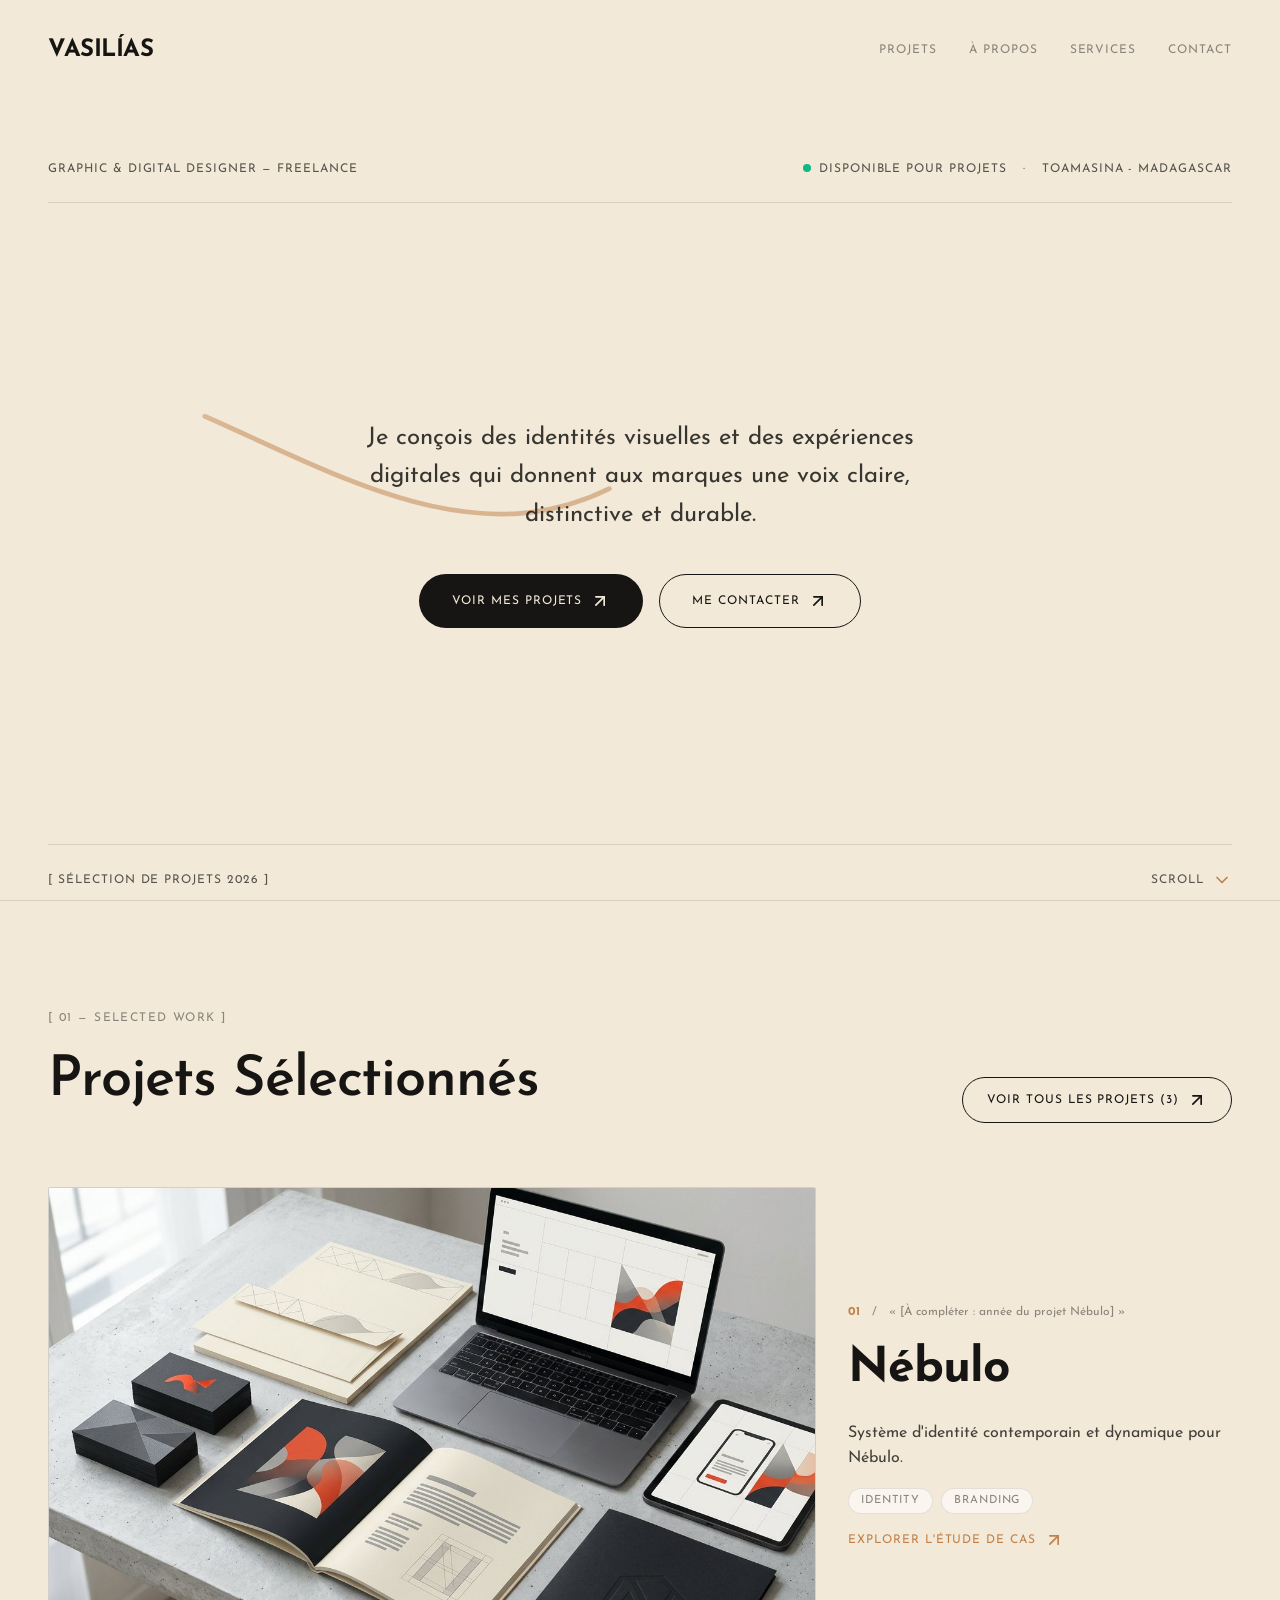
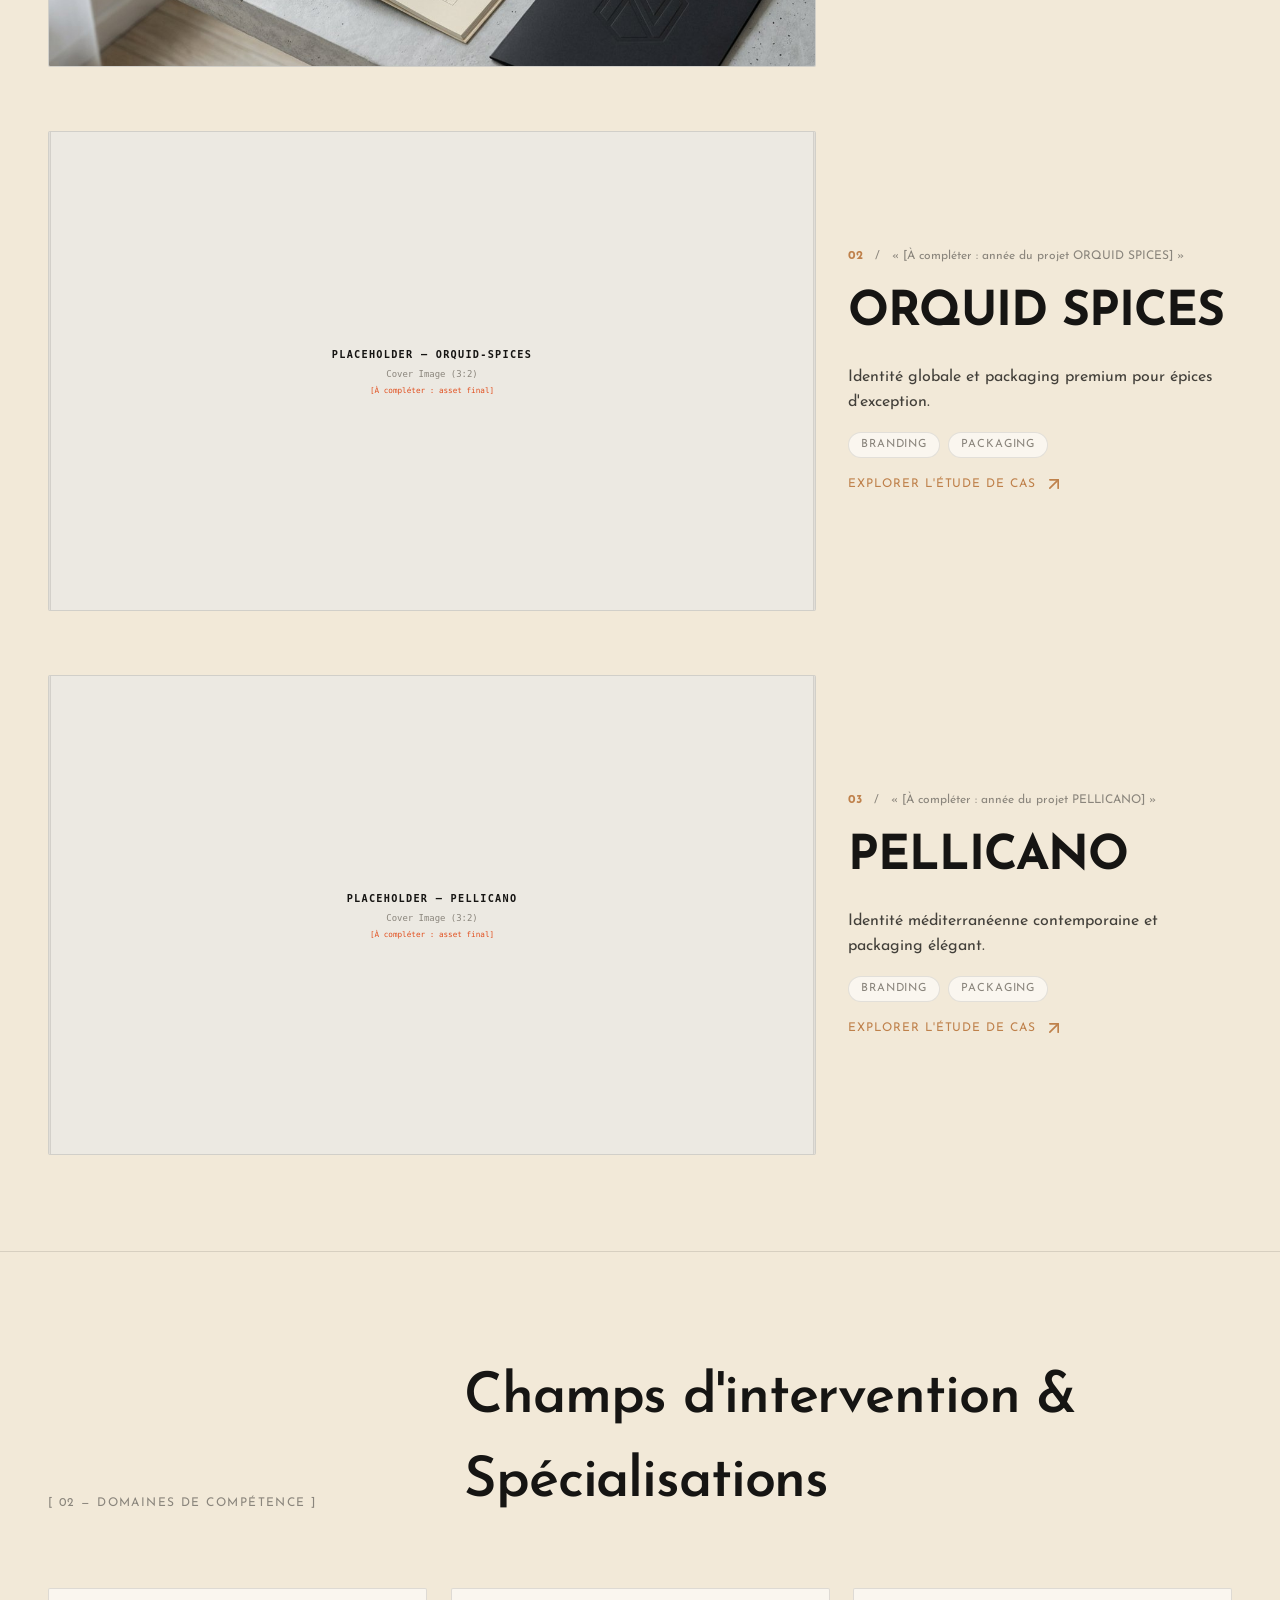
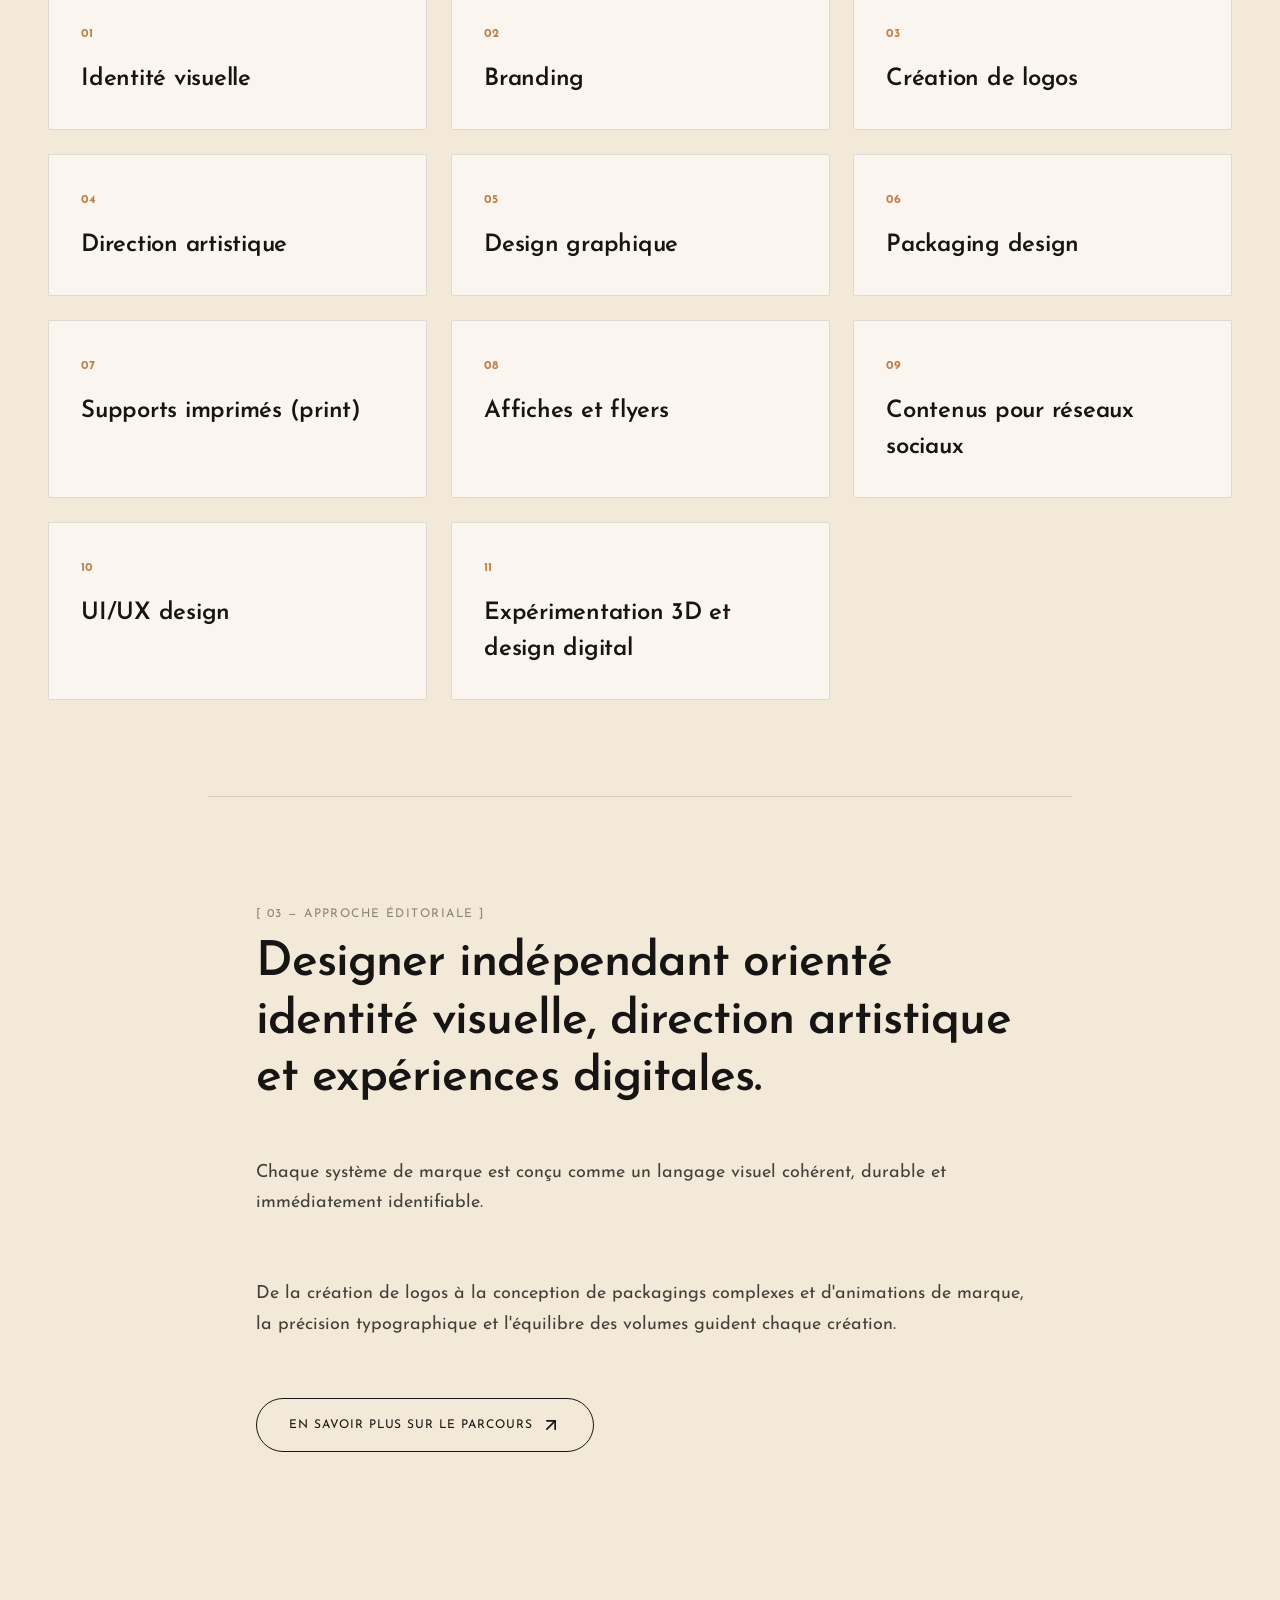
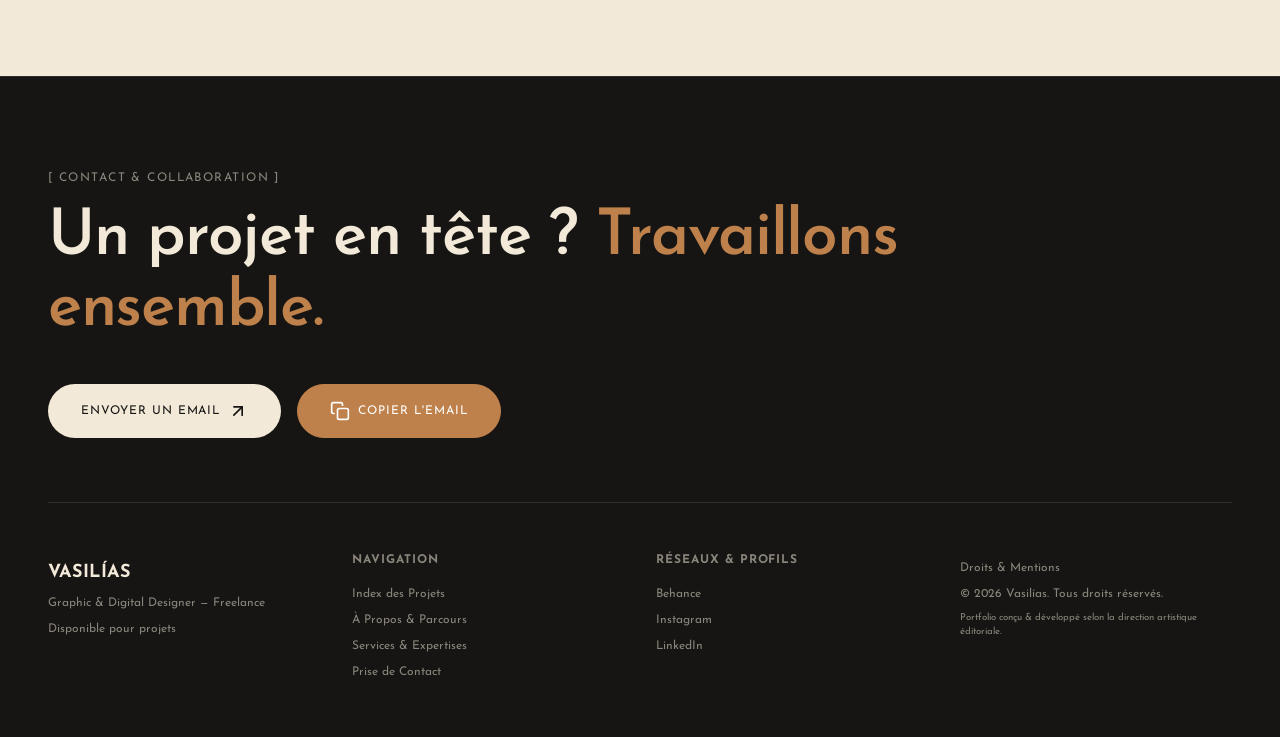
==== index.html @ e75ddabe "Mise à jour du site : largeur plein écran, animation tracés, reveals variés, bouton copier" ====
<!DOCTYPE html>
<html lang="fr">
<head>
  <meta charset="UTF-8">
  <meta name="viewport" content="width=device-width, initial-scale=1.0">
  <title>Vasilías — Graphic &amp; Digital Designer</title>
  <meta name="description" content="Portfolio de Vasilías, Graphic &amp; Digital Designer freelance. Identités visuelles, branding, packaging et design digital.">
  <link rel="icon" href="data:image/svg+xml,%3Csvg xmlns='http://www.w3.org/2000/svg' viewBox='0 0 64 64'%3E%3Crect width='64' height='64' fill='%23161513'/%3E%3Cpath d='M16 16 L32 48 L48 16' fill='none' stroke='%23F2E9D8' stroke-width='6'/%3E%3Ccircle cx='48' cy='16' r='3' fill='%23BF814B'/%3E%3C/svg%3E">
  <link rel="preconnect" href="https://fonts.googleapis.com">
  <link rel="preconnect" href="https://fonts.gstatic.com" crossorigin>
  <link href="https://fonts.googleapis.com/css2?family=Josefin+Sans:wght@400;500;600;700&display=swap" rel="stylesheet">
  <link rel="stylesheet" href="css/style.css?v=18">
</head>
<body>

  <!-- Preloader -->
  <div class="preloader"><h1>Vasilías</h1></div>

  <!-- Header -->
  <header class="site-header">
    <div class="container site-header-inner">
      <a href="index.html" class="wordmark">Vasilías</a>
      <nav class="nav-desktop">
        <a href="work.html">Projets</a>
        <a href="about.html">À Propos</a>
        <a href="services.html">Services</a>
        <a href="contact.html">Contact</a>
      </nav>
      <button class="menu-btn" id="menuOpenBtn" aria-label="Ouvrir le menu">
        <svg class="ico" viewBox="0 0 24 24" fill="none" stroke="#161513" stroke-width="2" stroke-linecap="round"><line x1="4" y1="6" x2="20" y2="6"/><line x1="4" y1="12" x2="20" y2="12"/><line x1="4" y1="18" x2="20" y2="18"/></svg>
      </button>
    </div>
  </header>

  <!-- Mobile Menu Overlay -->
  <div class="menu-overlay" id="menuOverlay">
    <div class="menu-top">
      <a href="index.html" class="wordmark">Vasilías</a>
      <button class="menu-close" id="menuCloseBtn" aria-label="Fermer le menu">
        <svg class="ico" viewBox="0 0 24 24" fill="none" stroke="#F2E9D8" stroke-width="2" stroke-linecap="round"><line x1="18" y1="6" x2="6" y2="18"/><line x1="6" y1="6" x2="18" y2="18"/></svg>
      </button>
    </div>
    <nav class="menu-links">
      <a href="work.html">Projets</a>
      <a href="about.html">À Propos</a>
      <a href="services.html">Services</a>
      <a href="contact.html">Contact</a>
    </nav>
    <div class="menu-foot">
      <div>
        <p class="label">Positionnement</p>
        <p>Graphic &amp; Digital Designer — Freelance</p>
      </div>
      <div>
        <p class="label">Contact Direct</p>
        <a href="mailto:ericotlauranto34@gmail.com">ericotlauranto34@gmail.com</a>
      </div>
    </div>
  </div>

  <!-- Hero -->
  <section class="hero">
    <!-- Arrière-plan : animation du contour du logo -->
    <div class="hero-bg" aria-hidden="true">
      <svg viewBox="0 0 317.48 178.05" class="contour-svg" role="img" aria-label="Tracés abstraits">
        <defs>
          <linearGradient id="logoFade" x1="0" y1="0" x2="0" y2="1">
            <stop offset="0" stop-color="#fff" stop-opacity="0"/>
            <stop offset="0.18" stop-color="#fff" stop-opacity="1"/>
            <stop offset="0.82" stop-color="#fff" stop-opacity="1"/>
            <stop offset="1" stop-color="#fff" stop-opacity="0"/>
          </linearGradient>
          <mask id="logoMask">
            <rect x="0" y="0" width="317.48" height="178.05" fill="url(#logoFade)"/>
          </mask>
          <!-- Dégradé de fondu pour la queue du tracé (dissipation) -->
          <linearGradient id="cometFade" x1="-10" y1="0" x2="330" y2="0" gradientUnits="userSpaceOnUse">
            <stop offset="0" stop-color="#bf814b" stop-opacity="0"/>
            <stop offset="0.25" stop-color="#bf814b" stop-opacity="1"/>
            <stop offset="1" stop-color="#bf814b" stop-opacity="1"/>
          </linearGradient>
        </defs>
        <g mask="url(#logoMask)" fill="none" stroke="url(#cometFade)" stroke-width="1" stroke-linejoin="round" stroke-linecap="round">
          <!-- Tracé 1 : depuis la gauche -->
          <path d="M-10,90 C50,40 110,150 170,90 C230,40 280,140 330,80"
            stroke-dasharray="90 600" opacity="0">
            <animate attributeName="opacity" values="1;1;0;0" keyTimes="0;0.45;0.5;1" dur="30s" repeatCount="indefinite"/>
            <animate attributeName="stroke-dashoffset" values="0;-690;0" keyTimes="0;0.5;1" dur="30s" repeatCount="indefinite" calcMode="linear"/>
          </path>
          <!-- Tracé 2 : depuis la droite -->
          <path d="M330,50 C280,20 240,90 200,60 C160,30 120,80 80,45"
            stroke-dasharray="60 520" opacity="0">
            <animate attributeName="opacity" values="1;1;0;0" keyTimes="0;0.45;0.5;1" dur="30s" begin="3s" repeatCount="indefinite"/>
            <animate attributeName="stroke-dashoffset" values="0;-580;0" keyTimes="0;0.5;1" dur="30s" begin="3s" repeatCount="indefinite" calcMode="linear"/>
          </path>
          <!-- Tracé 3 : depuis la gauche -->
          <path d="M-10,160 C50,120 90,170 150,135 C210,100 250,150 330,110"
            stroke-dasharray="70 460" opacity="0">
            <animate attributeName="opacity" values="1;1;0;0" keyTimes="0;0.45;0.5;1" dur="30s" begin="6s" repeatCount="indefinite"/>
            <animate attributeName="stroke-dashoffset" values="0;-530;0" keyTimes="0;0.5;1" dur="30s" begin="6s" repeatCount="indefinite" calcMode="linear"/>
          </path>
          <!-- Tracé 4 : depuis la droite -->
          <path d="M330,160 C280,120 240,170 190,135 C140,100 90,160 40,125"
            stroke-dasharray="80 580" opacity="0">
            <animate attributeName="opacity" values="1;1;0;0" keyTimes="0;0.45;0.5;1" dur="30s" begin="9s" repeatCount="indefinite"/>
            <animate attributeName="stroke-dashoffset" values="0;-660;0" keyTimes="0;0.5;1" dur="30s" begin="9s" repeatCount="indefinite" calcMode="linear"/>
          </path>
          <!-- Tracé 5 : depuis la gauche -->
          <path d="M-10,45 C40,80 90,20 150,60 C210,95 260,35 330,75"
            stroke-dasharray="50 400" opacity="0">
            <animate attributeName="opacity" values="1;1;0;0" keyTimes="0;0.45;0.5;1" dur="30s" begin="12s" repeatCount="indefinite"/>
            <animate attributeName="stroke-dashoffset" values="0;-450;0" keyTimes="0;0.5;1" dur="30s" begin="12s" repeatCount="indefinite" calcMode="linear"/>
          </path>
          <!-- Tracé 6 : depuis la droite -->
          <path d="M330,90 C270,40 210,140 150,90 C90,40 40,140 -10,100"
            stroke-dasharray="85 620" opacity="0">
            <animate attributeName="opacity" values="1;1;0;0" keyTimes="0;0.45;0.5;1" dur="30s" begin="15s" repeatCount="indefinite"/>
            <animate attributeName="stroke-dashoffset" values="0;-705;0" keyTimes="0;0.5;1" dur="30s" begin="15s" repeatCount="indefinite" calcMode="linear"/>
          </path>
          <!-- Tracé 7 : depuis la gauche -->
          <path d="M-10,130 C40,160 90,110 150,150 C210,175 250,120 317,140"
            stroke-dasharray="45 420" opacity="0">
            <animate attributeName="opacity" values="1;1;0;0" keyTimes="0;0.45;0.5;1" dur="30s" begin="18s" repeatCount="indefinite"/>
            <animate attributeName="stroke-dashoffset" values="0;-465;0" keyTimes="0;0.5;1" dur="30s" begin="18s" repeatCount="indefinite" calcMode="linear"/>
          </path>
          <!-- Tracé 8 : depuis la droite -->
          <path d="M330,30 C280,60 240,10 200,45 C160,75 120,30 80,60"
            stroke-dasharray="45 400" opacity="0">
            <animate attributeName="opacity" values="1;1;0;0" keyTimes="0;0.45;0.5;1" dur="30s" begin="21s" repeatCount="indefinite"/>
            <animate attributeName="stroke-dashoffset" values="0;-445;0" keyTimes="0;0.5;1" dur="30s" begin="21s" repeatCount="indefinite" calcMode="linear"/>
          </path>
          <!-- Tracé 9 : depuis la gauche -->
          <path d="M-10,70 C40,40 90,120 150,70 C210,30 260,110 330,60"
            stroke-dasharray="50 430" opacity="0">
            <animate attributeName="opacity" values="1;1;0;0" keyTimes="0;0.45;0.5;1" dur="30s" begin="24s" repeatCount="indefinite"/>
            <animate attributeName="stroke-dashoffset" values="0;-480;0" keyTimes="0;0.5;1" dur="30s" begin="24s" repeatCount="indefinite" calcMode="linear"/>
          </path>
        </g>
      </svg>
    </div>

    <div class="container hero-inner">
      <div class="hero-meta font-mono-custom">
        <span>Graphic &amp; Digital Designer — Freelance</span>
        <div style="display:flex;gap:1rem;align-items:center;">
          <span><span class="dot"></span>Disponible pour projets</span>
          <span>·</span>
          <span>Toamasina - Madagascar</span>
        </div>
      </div>

      <div class="hero-main hero-centered">
        <div>
          <p class="hero-sub reveal reveal-up">Je conçois des identités visuelles et des expériences digitales qui donnent aux marques une voix claire, distinctive et durable.</p>
          <div class="hero-cta reveal reveal-left">
            <a href="work.html" class="btn btn-dark">Voir mes projets <svg class="ico" viewBox="0 0 24 24" fill="none" stroke="currentColor" stroke-width="2" stroke-linecap="round" stroke-linejoin="round"><line x1="7" y1="17" x2="17" y2="7"/><polyline points="7 7 17 7 17 17"/></svg></a>
            <a href="contact.html" class="btn btn-outline">Me contacter <svg class="ico" viewBox="0 0 24 24" fill="none" stroke="currentColor" stroke-width="2" stroke-linecap="round" stroke-linejoin="round"><line x1="7" y1="17" x2="17" y2="7"/><polyline points="7 7 17 7 17 17"/></svg></a>
          </div>
        </div>
      </div>

      <div class="hero-scroll font-mono-custom">
        <span>[ SÉLECTION DE PROJETS 2026 ]</span>
        <div class="bounce" style="display:flex;gap:0.5rem;align-items:center;">
          <span>Scroll</span>
          <svg class="ico" viewBox="0 0 24 24" fill="none" stroke="#BF814B" stroke-width="2" stroke-linecap="round" stroke-linejoin="round"><polyline points="6 9 12 15 18 9"/></svg>
        </div>
      </div>
    </div>
  </section>

  <!-- Selected Work -->
  <section class="section">
    <div class="section-head reveal reveal-right">
      <div>
        <p class="eyebrow">[ 01 — SELECTED WORK ]</p>
        <h2 class="section-title">Projets Sélectionnés</h2>
      </div>
      <a href="work.html" class="btn btn-outline" style="padding:0.75rem 1.5rem;">Voir tous les projets (3) <svg class="ico" viewBox="0 0 24 24" fill="none" stroke="currentColor" stroke-width="2" stroke-linecap="round" stroke-linejoin="round"><line x1="7" y1="17" x2="17" y2="7"/><polyline points="7 7 17 7 17 17"/></svg></a>
    </div>

    <div class="selected-list">
      <!-- Nébulo -->
      <a class="selected-item reveal reveal-down" href="work-nebulo.html">
        <div class="selected-media"><img src="assets/projects/nebulo/cover.jpg" alt="Vignette du projet Nébulo"></div>
        <div>
          <div class="selected-meta"><span class="num">01</span><span>/</span><span>« [À compléter : année du projet Nébulo] »</span></div>
          <h3 class="selected-title">Nébulo</h3>
          <p class="selected-tagline">Système d'identité contemporain et dynamique pour Nébulo.</p>
          <div class="selected-cats"><span>Identity</span><span>Branding</span></div>
          <div class="selected-cta">Explorer l'étude de cas <svg class="ico" viewBox="0 0 24 24" fill="none" stroke="currentColor" stroke-width="2" stroke-linecap="round" stroke-linejoin="round"><line x1="7" y1="17" x2="17" y2="7"/><polyline points="7 7 17 7 17 17"/></svg></div>
        </div>
      </a>

      <!-- ORQUID SPICES -->
      <a class="selected-item reveal reveal-zoom" href="work-orquid-spices.html">
        <div class="selected-media"><img src="assets/projects/orquid-spices/cover.svg" alt="Vignette du packaging ORQUID SPICES"></div>
        <div>
          <div class="selected-meta"><span class="num">02</span><span>/</span><span>« [À compléter : année du projet ORQUID SPICES] »</span></div>
          <h3 class="selected-title">ORQUID SPICES</h3>
          <p class="selected-tagline">Identité globale et packaging premium pour épices d'exception.</p>
          <div class="selected-cats"><span>Branding</span><span>Packaging</span></div>
          <div class="selected-cta">Explorer l'étude de cas <svg class="ico" viewBox="0 0 24 24" fill="none" stroke="currentColor" stroke-width="2" stroke-linecap="round" stroke-linejoin="round"><line x1="7" y1="17" x2="17" y2="7"/><polyline points="7 7 17 7 17 17"/></svg></div>
        </div>
      </a>

      <!-- PELLICANO -->
      <a class="selected-item reveal reveal-fade" href="work-pellicano.html">
        <div class="selected-media"><img src="assets/projects/pellicano/cover.svg" alt="Vignette du projet PELLICANO"></div>
        <div>
          <div class="selected-meta"><span class="num">03</span><span>/</span><span>« [À compléter : année du projet PELLICANO] »</span></div>
          <h3 class="selected-title">PELLICANO</h3>
          <p class="selected-tagline">Identité méditerranéenne contemporaine et packaging élégant.</p>
          <div class="selected-cats"><span>Branding</span><span>Packaging</span></div>
          <div class="selected-cta">Explorer l'étude de cas <svg class="ico" viewBox="0 0 24 24" fill="none" stroke="currentColor" stroke-width="2" stroke-linecap="round" stroke-linejoin="round"><line x1="7" y1="17" x2="17" y2="7"/><polyline points="7 7 17 7 17 17"/></svg></div>
        </div>
      </a>
    </div>
  </section>

  <!-- Expertise List -->
  <section class="section">
    <div class="section-head reveal reveal-zoom-out">
      <p class="eyebrow">[ 02 — DOMAINES DE COMPÉTENCE ]</p>
      <h2 class="section-title" style="max-width:48rem;">Champs d'intervention &amp; Spécialisations</h2>
    </div>
    <div class="exp-grid">
      <div class="exp-card reveal reveal-left"><span class="exp-num">01</span><h3 class="exp-title">Identité visuelle</h3></div>
      <div class="exp-card reveal reveal-right"><span class="exp-num">02</span><h3 class="exp-title">Branding</h3></div>
      <div class="exp-card reveal reveal-up"><span class="exp-num">03</span><h3 class="exp-title">Création de logos</h3></div>
      <div class="exp-card reveal reveal-up"><span class="exp-num">04</span><h3 class="exp-title">Direction artistique</h3></div>
      <div class="exp-card reveal reveal-left"><span class="exp-num">05</span><h3 class="exp-title">Design graphique</h3></div>
      <div class="exp-card reveal reveal-right"><span class="exp-num">06</span><h3 class="exp-title">Packaging design</h3></div>
      <div class="exp-card reveal reveal-down"><span class="exp-num">07</span><h3 class="exp-title">Supports imprimés (print)</h3></div>
      <div class="exp-card reveal reveal-zoom"><span class="exp-num">08</span><h3 class="exp-title">Affiches et flyers</h3></div>
      <div class="exp-card reveal reveal-fade"><span class="exp-num">09</span><h3 class="exp-title">Contenus pour réseaux sociaux</h3></div>
      <div class="exp-card reveal reveal-zoom-out"><span class="exp-num">10</span><h3 class="exp-title">UI/UX design</h3></div>
      <div class="exp-card reveal reveal-left"><span class="exp-num">11</span><h3 class="exp-title">Expérimentation 3D et design digital</h3></div>
    </div>
  </section>

  <!-- Intro -->
  <section class="section intro-max">
    <div class="reveal reveal-right">
      <p class="eyebrow">[ 03 — APPROCHE ÉDITORIALE ]</p>
      <h2 class="intro-title">Designer indépendant orienté identité visuelle, direction artistique et expériences digitales.</h2>
      <div class="intro-body">
        <p>Chaque système de marque est conçu comme un langage visuel cohérent, durable et immédiatement identifiable.</p>
        <p>De la création de logos à la conception de packagings complexes et d'animations de marque, la précision typographique et l'équilibre des volumes guident chaque création.</p>
      </div>
      <div class="intro-action">
        <a href="about.html" class="btn btn-outline">En savoir plus sur le parcours <svg class="ico" viewBox="0 0 24 24" fill="none" stroke="currentColor" stroke-width="2" stroke-linecap="round" stroke-linejoin="round"><line x1="7" y1="17" x2="17" y2="7"/><polyline points="7 7 17 7 17 17"/></svg></a>
      </div>
    </div>
  </section>

  <!-- Footer -->
  <footer class="site-footer">
    <div class="container">
      <div class="footer-cta">
        <p class="eyebrow" style="color:#8A857C;margin-bottom:1rem;">[ Contact &amp; Collaboration ]</p>
        <h2>Un projet en tête ? <span class="accent">Travaillons ensemble.</span></h2>
        <div class="footer-btns">
          <a class="btn btn-light" style="background:#F2E9D8;color:#161513;" href="mailto:ericotlauranto34@gmail.com">Envoyer un email <svg class="ico" viewBox="0 0 24 24" fill="none" stroke="currentColor" stroke-width="2" stroke-linecap="round" stroke-linejoin="round"><line x1="7" y1="17" x2="17" y2="7"/><polyline points="7 7 17 7 17 17"/></svg></a>
          <button class="btn btn-copy" id="copyEmailFooter" data-copied="Adresse copiée"><span id="emailFooter" style="display:none;">ericotlauranto34@gmail.com</span><svg class="ico" viewBox="0 0 24 24" fill="none" stroke="currentColor" stroke-width="2" stroke-linecap="round" stroke-linejoin="round"><rect x="9" y="9" width="13" height="13" rx="2"/><path d="M5 15H4a2 2 0 0 1-2-2V4a2 2 0 0 1 2-2h9a2 2 0 0 1 2 2v1"/></svg><span>Copier l'email</span></button>
        </div>
      </div>

      <div class="footer-grid">
        <div>
          <p class="brand">Vasilías</p>
          <p>Graphic &amp; Digital Designer — Freelance</p>
          <p>Disponible pour projets</p>
        </div>
        <div>
          <h4>Navigation</h4>
          <ul>
            <li><a href="work.html">Index des Projets</a></li>
            <li><a href="about.html">À Propos &amp; Parcours</a></li>
            <li><a href="services.html">Services &amp; Expertises</a></li>
            <li><a href="contact.html">Prise de Contact</a></li>
          </ul>
        </div>
        <div>
          <h4>Réseaux &amp; Profils</h4>
          <ul>
            <li><a href="https://www.behance.net/ericot1" target="_blank" rel="noopener noreferrer">Behance</a></li>
            <li><a href="https://www.instagram.com/ericot.vasilias/" target="_blank" rel="noopener noreferrer">Instagram</a></li>
            <li><a href="https://www.linkedin.com/in/ericot-lauranto-5807a8360?utm_source=share_via&amp;utm_content=profile&amp;utm_medium=member_android" target="_blank" rel="noopener noreferrer">LinkedIn</a></li>
          </ul>
        </div>
        <div class="legal">
          <p>Droits &amp; Mentions</p>
          <p>© <span id="year"></span> Vasilías. Tous droits réservés.</p>
          <p class="small">Portfolio conçu &amp; développé selon la direction artistique éditoriale.</p>
        </div>
      </div>
    </div>
  </footer>

  <script>document.getElementById('year').textContent = new Date().getFullYear();</script>
  <script src="js/main.js"></script>
</body>
</html>
---- css/style.css ----
/* ============================================================
   PORTFOLIO VASILÍAS — Static HTML version
   Direction artistique éditoriale
   ============================================================ */

:root {
  --bg: #F2E9D8;
  --ink: #161513;
  --muted: #8A857C;
  --line: rgba(22, 21, 19, 0.12);
  --accent: #BF814B;
  --surface: #ECE9E2;
}

* { box-sizing: border-box; }

html {
  background: var(--bg);
  color: var(--ink);
  scroll-behavior: smooth;
  -webkit-font-smoothing: antialiased;
  -moz-osx-font-smoothing: grayscale;
}

body {
  background: var(--bg);
  color: var(--ink);
  margin: 0;
  padding: 0;
  overflow-x: hidden;
  min-height: 100vh;
  font-family: 'Josefin Sans', 'Segoe UI', system-ui, -apple-system, sans-serif;
  font-size: 16px;
  line-height: 1.5;
}

img { max-width: 100%; display: block; }
a { color: inherit; text-decoration: none; }
ul { list-style: none; margin: 0; padding: 0; }
button { font-family: inherit; cursor: pointer; }

.font-display { font-weight: 600; letter-spacing: -0.02em; }
.font-mono-custom {
  font-family: 'Josefin Sans', sans-serif;
  font-size: 0.75rem;
  text-transform: uppercase;
  letter-spacing: 0.08em;
}

/* ---------- Layout helpers ---------- */
.container {
  max-width: 1600px;
  margin: 0 auto;
  padding: 0 1.5rem;
}
@media (min-width: 640px) { .container { padding: 0 3rem; } }

.page {
  padding: 8rem 1.5rem 6rem;
  max-width: 1600px;
  margin: 0 auto;
  min-height: 100vh;
}
@media (min-width: 640px) { .page { padding: 10rem 3rem 6rem; } }

/* ---------- Buttons / pills ---------- */
.btn {
  display: inline-flex;
  align-items: center;
  gap: 0.5rem;
  padding: 1rem 2rem;
  border-radius: 999px;
  font-family: 'Josefin Sans', sans-serif;
  font-size: 0.75rem;
  text-transform: uppercase;
  letter-spacing: 0.08em;
  border: 1px solid transparent;
  transition: all 0.3s ease;
  white-space: nowrap;
}
.btn-dark { background: var(--ink); color: var(--bg); }
.btn-dark:hover { background: var(--accent); color: #fff; }
.btn-accent { background: var(--accent); color: #fff; }
.btn-accent:hover { background: #fff; color: var(--ink); border-color: var(--ink); }
.btn-outline { border-color: var(--ink); color: var(--ink); }
.btn-outline:hover { background: var(--ink); color: var(--bg); }
.btn-ghost-light { border-color: rgba(255,255,255,0.2); color: var(--bg); }
.btn-ghost-light:hover { background: rgba(255,255,255,0.1); }
/* Bouton copier : contraste renforcé */
.btn-copy { background: var(--accent); color: #fff; border-color: var(--accent); }
.btn-copy:hover { background: #fff; color: var(--ink); border-color: var(--ink); }

/* ---------- Section headings ---------- */
.eyebrow {
  font-family: 'Josefin Sans', sans-serif;
  font-size: 0.75rem;
  text-transform: uppercase;
  letter-spacing: 0.12em;
  color: var(--muted);
}
.page-title {
  font-size: clamp(2.5rem, 6vw, 4.5rem);
  font-weight: 700;
  letter-spacing: -0.02em;
  text-transform: uppercase;
  margin: 0.5rem 0 0;
  padding-bottom: 2rem;
  border-bottom: 1px solid var(--line);
}

/* ---------- Header ---------- */
.site-header {
  position: fixed;
  top: 0; left: 0; right: 0;
  z-index: 40;
  padding: 1.5rem 0;
  transition: all 0.3s ease;
}
@media (min-width: 640px) { .site-header { padding: 2rem 0; } }
.site-header.scrolled {
  background: rgba(242, 233, 216, 0.92);
  backdrop-filter: blur(8px);
  border-bottom: 1px solid rgba(22,21,19,0.1);
  padding: 1rem 0;
}
.site-header-inner {
  display: flex;
  align-items: center;
  justify-content: space-between;
}
.wordmark {
  font-size: 1.25rem;
  font-weight: 700;
  letter-spacing: -0.02em;
  text-transform: uppercase;
}
@media (min-width: 640px) { .wordmark { font-size: 1.5rem; } }
.wordmark:hover { color: var(--accent); }

.nav-desktop { display: none; align-items: center; gap: 2rem; }
@media (min-width: 768px) { .nav-desktop { display: flex; } }
.nav-desktop a {
  position: relative;
  padding: 0.25rem 0;
  color: var(--muted);
  font-family: 'Josefin Sans', sans-serif;
  font-size: 0.75rem;
  text-transform: uppercase;
  letter-spacing: 0.08em;
  transition: color 0.2s;
}
.nav-desktop a:hover { color: var(--ink); }
.nav-desktop a.active { color: var(--ink); font-weight: 600; }
.nav-desktop a.active::after {
  content: '';
  position: absolute;
  bottom: 0; left: 0; right: 0;
  height: 2px;
  background: var(--accent);
}

.menu-btn {
  display: flex;
  align-items: center;
  justify-content: center;
  padding: 0.75rem;
  border-radius: 6px;
  background: transparent;
  border: none;
}
@media (min-width: 768px) { .menu-btn { display: none; } }
.menu-btn:hover { background: rgba(22,21,19,0.05); }

/* ---------- Mobile Menu Overlay ---------- */
.menu-overlay {
  position: fixed;
  inset: 0;
  z-index: 50;
  display: flex;
  flex-direction: column;
  justify-content: space-between;
  background: var(--ink);
  color: var(--bg);
  padding: 1.5rem;
  clip-path: polygon(0 0, 100% 0, 100% 0, 0 0);
  transition: clip-path 0.6s cubic-bezier(0.65, 0, 0.35, 1);
}
@media (min-width: 640px) { .menu-overlay { padding: 3rem 4rem; } }
.menu-overlay.open { clip-path: polygon(0 0, 100% 0, 100% 100%, 0 100%); }
.menu-top { display: flex; align-items: center; justify-content: space-between; border-bottom: 1px solid rgba(255,255,255,0.1); padding-bottom: 1.5rem; }
.menu-close {
  background: transparent; border: none; color: var(--bg);
  padding: 0.75rem; border-radius: 999px;
}
.menu-close:hover { background: rgba(255,255,255,0.1); }
.menu-links { margin: auto 0; display: flex; flex-direction: column; gap: 1rem; }
@media (min-width: 640px) { .menu-links { gap: 1.5rem; } }
.menu-links a {
  font-size: 2.25rem;
  font-weight: 600;
  letter-spacing: -0.02em;
  opacity: 0;
  transform: translateY(30px);
  transition: color 0.2s, opacity 0.5s ease, transform 0.5s ease;
}
@media (min-width: 640px) { .menu-links a { font-size: 3.5rem; } }
.menu-overlay.open .menu-links a { opacity: 1; transform: none; }
.menu-links a:hover { color: var(--accent); }
.menu-links a.active { color: var(--accent); }
.menu-foot {
  padding-top: 2rem;
  border-top: 1px solid rgba(255,255,255,0.1);
  display: flex;
  flex-direction: column;
  gap: 1rem;
  color: var(--muted);
}
@media (min-width: 640px) { .menu-foot { flex-direction: row; justify-content: space-between; } }
.menu-foot p { margin: 0.25rem 0 0; }
.menu-foot .label { color: var(--bg); letter-spacing: 0.12em; }

/* ---------- Preloader ---------- */
.preloader {
  position: fixed;
  inset: 0;
  z-index: 60;
  display: flex;
  align-items: center;
  justify-content: center;
  background: var(--ink);
  color: var(--bg);
  user-select: none;
  transition: clip-path 0.7s cubic-bezier(0.65, 0, 0.35, 1);
}
.preloader.hide { clip-path: polygon(0 0, 100% 0, 100% 0, 0 0); }
.preloader h1 {
  font-size: 2.25rem;
  font-weight: 700;
  text-transform: uppercase;
  letter-spacing: -0.02em;
}
@media (min-width: 640px) { .preloader h1 { font-size: 3.5rem; } }

/* ---------- Hero ---------- */
.hero {
  min-height: 100vh;
  min-height: 100svh;
  display: flex;
  flex-direction: column;
  justify-content: space-between;
  background: var(--bg);
  position: relative;
}
/* Logo en arrière-plan du hero (remplit la hauteur) */
.hero-bg {
  position: absolute;
  inset: 0;
  display: flex;
  align-items: flex-end;
  justify-content: center;
  pointer-events: none;
  opacity: 0.5;
  z-index: 0;
  overflow: hidden;
}
.hero-bg .contour-svg {
  position: absolute;
  left: 50%;
  transform: translateX(-50%);
  bottom: 3.5rem; /* bas du logo aligné sur le haut de la barre scroll (même hauteur) */
  width: auto;
  height: calc(100vh - 3.5rem);
  height: calc(100svh - 3.5rem);
  max-width: none;
  max-height: none;
}

.hero-inner {
  flex: 1;
  display: flex;
  flex-direction: column;
  padding-top: 8rem;
  position: relative;
  z-index: 2;
  width: 100%;
  max-width: none;
}
@media (min-width: 640px) { .hero-inner { padding-top: 10rem; } }
.hero-meta {
  display: flex;
  flex-wrap: wrap;
  align-items: center;
  justify-content: space-between;
  gap: 1rem;
  padding-bottom: 1.5rem;
  border-bottom: 1px solid var(--line);
  color: rgba(22,21,19,0.7);
}
.hero-meta .dot { width: 8px; height: 8px; border-radius: 50%; background: #10b981; display: inline-block; margin-right: 0.5rem; animation: pulse 1.5s infinite; }
.hero-main {
  margin: auto 0;
  padding: 3rem 0;
  display: grid;
  grid-template-columns: 1fr;
  gap: 3.5rem;
  align-items: center;
}
.hero-centered {
  display: flex;
  align-items: center;
  justify-content: center;
  text-align: center;
}
.hero-centered > div { max-width: 52rem; }
.hero-cta {
  margin-top: 2.5rem;
  display: flex;
  flex-wrap: wrap;
  gap: 1rem;
  justify-content: center;
}
@media (min-width: 1024px) {
  .hero-main { grid-template-columns: 1fr 1fr; }
}
.hero-title {
  font-size: clamp(2.5rem, 10vw, 6rem);
  font-weight: 700;
  line-height: 0.9;
  letter-spacing: -0.03em;
  text-transform: uppercase;
  margin: 0;
}
@media (min-width: 1024px) { .hero-title { font-size: clamp(3rem, 8vw, 7rem); } }
.hero-sub { font-size: 1.25rem; line-height: 1.6; color: rgba(22,21,19,0.85); max-width: 40rem; margin: 0 auto; }
@media (min-width: 640px) { .hero-sub { font-size: 1.5rem; } }

/* Polaroid photo / contour animation */
.polaroid-wrap { display: flex; justify-content: center; }
@media (min-width: 1024px) { .polaroid-wrap { justify-content: flex-end; } }
.contour-svg { width: 100%; max-width: 360px; height: auto; }
@media (min-width: 640px) { .contour-svg { max-width: 480px; } }
@media (min-width: 768px) { .contour-svg { max-width: 520px; } }
.polaroid {
  position: relative;
  background: #fff;
  padding: 1rem 1rem 4rem;
  transform: rotate(-2deg);
  border-radius: 2px;
  width: 300px;
}
@media (min-width: 640px) { .polaroid { width: 360px; } }
@media (min-width: 768px) { .polaroid { width: 400px; } }
.polaroid img { background: var(--surface); }
.polaroid-caption {
  position: absolute;
  bottom: 1rem; left: 0; right: 0;
  text-align: center;
  font-family: 'Josefin Sans', sans-serif;
  font-size: 0.875rem;
  color: rgba(22,21,19,0.8);
  letter-spacing: 0.05em;
}
.pin {
  position: absolute;
  top: -2rem;
  left: 50%;
  transform: translateX(-50%);
  width: 4rem;
  z-index: 5;
  filter: drop-shadow(0 6px 6px rgba(0,0,0,0.3));
}
@media (min-width: 640px) { .pin { width: 5rem; } }

.hero-scroll {
  display: flex;
  align-items: center;
  justify-content: space-between;
  border-top: 1px solid var(--line);
  padding-top: 1rem;
  height: 3.5rem; /* hauteur fixe pour aligner le logo dessus */
  color: rgba(22,21,19,0.7);
}
.hero-scroll .bounce { animation: bounce 1.6s infinite; }

/* ---------- Sections ---------- */
.section {
  padding: 6rem 1.5rem;
  max-width: 1600px;
  margin: 0 auto;
  border-top: 1px solid var(--line);
}
@media (min-width: 640px) { .section { padding: 6rem 3rem; } }
.section-head { display: flex; flex-direction: column; justify-content: space-between; gap: 1.5rem; margin-bottom: 4rem; }
@media (min-width: 640px) { .section-head { flex-direction: row; align-items: flex-end; } }
.section-title { font-size: clamp(2rem, 5vw, 3.5rem); font-weight: 600; letter-spacing: -0.02em; margin: 0.5rem 0 0; }

/* ---------- Selected work list ---------- */
.selected-list { display: flex; flex-direction: column; gap: 4rem; }
.selected-item {
  display: grid;
  grid-template-columns: 1fr;
  gap: 2rem;
  align-items: center;
}
@media (min-width: 1024px) { .selected-item { grid-template-columns: 8fr 4fr; } }
.selected-media {
  border: 1px solid var(--line);
  background: var(--surface);
  border-radius: 2px;
  overflow: hidden;
  aspect-ratio: 16 / 10;
}
.selected-media img { width: 100%; height: 100%; object-fit: cover; transition: transform 0.7s ease; }
.selected-item:hover .selected-media img { transform: scale(1.05); }
.selected-title { font-size: clamp(1.75rem, 4vw, 3rem); font-weight: 700; letter-spacing: -0.02em; margin: 0.75rem 0; transition: color 0.2s; }
.selected-item:hover .selected-title { color: var(--accent); }
.selected-meta { font-family: 'Josefin Sans', sans-serif; font-size: 0.75rem; color: var(--muted); display: flex; gap: 0.75rem; align-items: center; }
.selected-meta .num { color: var(--accent); font-weight: 700; }
.selected-tagline { color: rgba(22,21,19,0.8); line-height: 1.6; }
.selected-cats { display: flex; flex-wrap: wrap; gap: 0.5rem; margin-top: 1rem; }
.selected-cats span { padding: 0.25rem 0.75rem; background: rgba(255,255,255,0.6); border: 1px solid rgba(22,21,19,0.1); border-radius: 999px; font-family: 'Josefin Sans', sans-serif; font-size: 0.7rem; text-transform: uppercase; letter-spacing: 0.08em; color: var(--muted); }
.selected-cta { margin-top: 1rem; display: inline-flex; align-items: center; gap: 0.5rem; font-family: 'Josefin Sans', sans-serif; font-size: 0.75rem; text-transform: uppercase; letter-spacing: 0.08em; color: var(--accent); }
.selected-item:hover .selected-cta { transform: translateX(8px); }
.selected-cta { transition: transform 0.3s; }

/* ---------- Expertise grid ---------- */
.exp-grid { display: grid; grid-template-columns: 1fr; gap: 1.5rem; }
@media (min-width: 768px) { .exp-grid { grid-template-columns: repeat(2, 1fr); } }
@media (min-width: 1024px) { .exp-grid { grid-template-columns: repeat(3, 1fr); } }
.exp-card {
  padding: 2rem;
  background: rgba(255,255,255,0.6);
  border: 1px solid var(--line);
  border-radius: 2px;
  transition: border-color 0.2s;
}
.exp-card:hover { border-color: var(--accent); }
.exp-num { font-family: 'Josefin Sans', sans-serif; font-size: 0.75rem; font-weight: 700; color: var(--accent); }
.exp-title { font-size: 1.25rem; font-weight: 600; letter-spacing: -0.01em; margin: 1rem 0 0; transition: color 0.2s; }
.exp-card:hover .exp-title { color: var(--accent); }
@media (min-width: 768px) { .exp-title { font-size: 1.5rem; } }

/* ---------- Intro ---------- */
.intro-max { max-width: 54rem; }
.intro-title { font-size: clamp(1.75rem, 4vw, 3rem); font-weight: 600; letter-spacing: -0.02em; line-height: 1.2; margin: 0; }
.intro-body { margin-top: 2rem; display: flex; flex-direction: column; gap: 1.5rem; font-size: 1.125rem; line-height: 1.7; color: rgba(22,21,19,0.8); max-width: 48rem; }
.intro-action { margin-top: 2.5rem; }

/* ---------- Reveal animation ---------- */
.reveal { opacity: 0; transform: translateY(28px); transition: opacity 0.6s cubic-bezier(0.22,1,0.36,1), transform 0.6s cubic-bezier(0.22,1,0.36,1); will-change: opacity, transform; }
.reveal-up { transform: translateY(28px); }
.reveal-down { transform: translateY(-28px); }
.reveal-left { transform: translateX(-40px); }
.reveal-right { transform: translateX(40px); }
.reveal-zoom { transform: scale(0.82); }
.reveal-zoom-out { transform: scale(1.18); }
.reveal-fade { transform: none; }
.reveal.in-view { opacity: 1; transform: none; }
.reveal-line { overflow: hidden; }
.reveal-line > * { display: block; transform: translateY(110%); transition: transform 0.8s cubic-bezier(0.22,1,0.36,1); }
.reveal-line.in-view > * { transform: none; }

/* ---------- Footer ---------- */
.site-footer {
  background: var(--ink);
  color: var(--bg);
  padding: 5rem 0 3rem;
  margin-top: 8rem;
  border-top: 1px solid rgba(255,255,255,0.1);
}
.footer-cta { padding-bottom: 4rem; border-bottom: 1px solid rgba(255,255,255,0.1); }
.footer-cta h2 { font-size: clamp(2rem, 5vw, 4rem); font-weight: 600; letter-spacing: -0.02em; line-height: 1.1; max-width: 54rem; margin: 0.75rem 0 0; }
.footer-cta h2 .accent { color: var(--accent); }
.footer-btns { display: flex; flex-wrap: wrap; gap: 1rem; margin-top: 2.5rem; }
.footer-grid {
  padding-top: 3rem;
  display: grid;
  grid-template-columns: 1fr;
  gap: 2rem;
  font-family: 'Josefin Sans', sans-serif;
  font-size: 0.75rem;
}
@media (min-width: 768px) { .footer-grid { grid-template-columns: repeat(4, 1fr); } }
.footer-grid h4 { margin: 0 0 1rem; color: var(--muted); text-transform: uppercase; letter-spacing: 0.08em; }
.footer-grid .brand { font-family: 'Josefin Sans', sans-serif; font-size: 1.125rem; font-weight: 700; color: var(--bg); text-transform: uppercase; }
.footer-grid p { color: var(--muted); margin: 0.5rem 0 0; }
.footer-grid a { color: var(--muted); transition: color 0.2s; }
.footer-grid a:hover { color: var(--accent); }
.footer-grid li { margin-bottom: 0.5rem; }
.legal p { color: var(--muted); }
.legal .small { font-size: 0.6rem; margin-top: 0.5rem; }

/* ---------- Work page ---------- */
.work-filter { display: flex; flex-wrap: wrap; gap: 0.75rem; margin-bottom: 4rem; }
.work-filter button {
  padding: 0.5rem 1rem;
  border-radius: 999px;
  border: 1px solid rgba(22,21,19,0.12);
  background: rgba(255,255,255,0.6);
  color: var(--ink);
  font-family: 'Josefin Sans', sans-serif;
  font-size: 0.75rem;
  text-transform: uppercase;
  letter-spacing: 0.08em;
  transition: all 0.2s;
}
.work-filter button:hover { border-color: var(--ink); }
.work-filter button.active { background: var(--ink); color: var(--bg); border-color: var(--ink); }
.work-grid { display: grid; grid-template-columns: 1fr; gap: 2rem; }
@media (min-width: 768px) { .work-grid { grid-template-columns: repeat(2, 1fr); } }
.work-card { display: block; }
.work-card-media {
  position: relative;
  aspect-ratio: 16 / 10;
  overflow: hidden;
  border: 1px solid var(--line);
  background: var(--surface);
  border-radius: 2px;
}
.work-card-media img { width: 100%; height: 100%; object-fit: cover; transition: transform 0.7s ease; }
.work-card:hover .work-card-media img { transform: scale(1.05); }
.work-card-body { display: flex; align-items: flex-start; justify-content: space-between; gap: 1rem; margin-top: 1rem; }
.work-card-title { font-size: 1.5rem; font-weight: 700; letter-spacing: -0.01em; margin: 0.25rem 0 0; transition: color 0.2s; }
@media (min-width: 768px) { .work-card-title { font-size: 1.75rem; } }
.work-card:hover .work-card-title { color: var(--accent); }
.work-card-cats { font-family: 'Josefin Sans', sans-serif; font-size: 0.7rem; text-transform: uppercase; letter-spacing: 0.08em; color: var(--muted); margin-top: 0.25rem; }
.work-card-arrow { color: var(--accent); }
.work-card:hover .work-card-arrow { transform: translate(4px, -4px); }
.work-card-arrow { transition: transform 0.3s; }

/* ---------- Case study ---------- */
.case-header .eyebrow-row { display: flex; gap: 0.75rem; align-items: center; margin-bottom: 1rem; }
.case-header .num { color: var(--accent); font-weight: 700; }
.case-title { font-size: clamp(2.5rem, 6vw, 5rem); font-weight: 700; letter-spacing: -0.02em; text-transform: uppercase; margin: 0; line-height: 1; }
.case-tagline { font-size: 1.25rem; line-height: 1.6; color: rgba(22,21,19,0.9); max-width: 54rem; margin: 1.5rem 0 0; }
@media (min-width: 640px) { .case-tagline { font-size: 1.5rem; } }
.case-meta {
  margin: 3rem 0;
  padding: 2rem 0;
  border-top: 1px solid var(--line);
  border-bottom: 1px solid var(--line);
  display: grid;
  grid-template-columns: repeat(2, 1fr);
  gap: 2rem;
  font-family: 'Josefin Sans', sans-serif;
  font-size: 0.75rem;
}
@media (min-width: 640px) { .case-meta { grid-template-columns: repeat(4, 1fr); } }
.case-meta .k { text-transform: uppercase; color: var(--muted); letter-spacing: 0.08em; margin-bottom: 0.5rem; }
.case-meta .v { font-weight: 500; color: var(--ink); text-transform: none; letter-spacing: 0; }
.case-hero { border: 1px solid var(--line); background: var(--surface); border-radius: 2px; overflow: hidden; margin-bottom: 4rem; }
.case-hero img { width: 100%; height: auto; }
.case-overview { max-width: 54rem; margin: 0 auto 5rem; }
.case-overview h2 { font-family: 'Josefin Sans', sans-serif; font-size: 0.75rem; text-transform: uppercase; letter-spacing: 0.12em; color: var(--muted); margin-bottom: 1rem; }
.case-overview p { font-size: 1.125rem; line-height: 1.7; color: rgba(22,21,19,0.9); }
@media (min-width: 640px) { .case-overview p { font-size: 1.25rem; } }

.case-block { margin: 4rem 0; }
.case-block-text { max-width: 54rem; margin: 0 auto; }
.case-block-text h3 { font-size: 1.5rem; font-weight: 600; letter-spacing: -0.01em; margin: 0 0 1.5rem; }
@media (min-width: 640px) { .case-block-text h3 { font-size: 1.875rem; } }
.case-block-text p { font-size: 1.125rem; line-height: 1.7; color: rgba(22,21,19,0.9); }

.case-grid-2, .case-grid-3 { display: grid; grid-template-columns: 1fr; gap: 1.5rem; }
@media (min-width: 768px) { .case-grid-2 { grid-template-columns: repeat(2, 1fr); } }
@media (min-width: 768px) { .case-grid-3 { grid-template-columns: repeat(3, 1fr); } }
.case-grid-2 img, .case-grid-3 img {
  width: 100%; height: auto; border: 1px solid var(--line); background: var(--surface); border-radius: 2px;
  transition: transform 0.5s;
}
.case-grid-2 img:hover, .case-grid-3 img:hover { transform: scale(1.05); }
.case-caption { text-align: center; font-family: 'Josefin Sans', sans-serif; font-size: 0.75rem; color: var(--muted); margin-top: 0.75rem; }

.case-panel {
  padding: 2rem 3rem;
  background: rgba(255,255,255,0.6);
  border: 1px solid var(--line);
  border-radius: 2px;
}
@media (min-width: 640px) { .case-panel { padding: 2rem 3rem; } }
.case-panel .k { font-family: 'Josefin Sans', sans-serif; font-size: 0.75rem; text-transform: uppercase; letter-spacing: 0.12em; color: var(--muted); margin-bottom: 1.5rem; }

/* Palette */
.palette-grid { display: grid; grid-template-columns: repeat(2, 1fr); gap: 1.5rem; }
@media (min-width: 640px) { .palette-grid { grid-template-columns: repeat(4, 1fr); } }
.swatch { height: 6rem; border-radius: 2px; border: 1px solid rgba(22,21,19,0.1); }
@media (min-width: 640px) { .swatch { height: 8rem; } }
.swatch-name { font-family: 'Josefin Sans', sans-serif; font-weight: 500; font-size: 0.875rem; margin-top: 0.75rem; }
.swatch-hex { font-family: 'Josefin Sans', sans-serif; font-size: 0.75rem; color: var(--muted); }

/* Typography specimen */
.specimen-font { font-family: 'Josefin Sans', sans-serif; font-size: 0.875rem; font-weight: 600; color: var(--accent); }
.specimen-sample { font-size: clamp(1.5rem, 4vw, 3rem); font-weight: 700; letter-spacing: -0.02em; word-break: break-word; margin-top: 1rem; }
.specimen-img { width: 100%; height: auto; border-radius: 2px; }

/* Quote */
.case-quote { padding: 3rem 0; border-top: 1px solid var(--line); border-bottom: 1px solid var(--line); text-align: center; max-width: 48rem; margin: 4rem auto; }
.case-quote blockquote { font-size: 1.5rem; font-style: italic; margin: 0; }
@media (min-width: 640px) { .case-quote blockquote { font-size: 2.25rem; } }

/* Motion */
.case-motion { padding: 2rem 3rem; background: var(--ink); color: var(--bg); border-radius: 2px; border: 1px solid rgba(255,255,255,0.1); }
.case-motion-head { display: flex; align-items: center; justify-content: space-between; border-bottom: 1px solid rgba(255,255,255,0.1); padding-bottom: 1rem; margin-bottom: 1.5rem; }
.case-motion-head .k { color: var(--accent); }
.case-motion-head .tag { font-family: 'Josefin Sans', sans-serif; font-size: 0.6rem; color: var(--muted); }
.case-motion-body { padding: 4rem 1rem; text-align: center; border: 1px dashed rgba(255,255,255,0.2); border-radius: 2px; }
.case-motion-body .t { font-size: 0.875rem; font-weight: 600; }
.case-motion-body .n { font-size: 0.75rem; color: var(--muted); max-width: 28rem; margin: 0.5rem auto 0; font-family: 'Josefin Sans', sans-serif; }

/* Next project */
.next-project { margin-top: 8rem; padding-top: 4rem; border-top: 1px solid var(--line); }
.next-project .link {
  display: block;
  padding: 2rem 4rem;
  background: var(--surface);
  border: 1px solid var(--line);
  border-radius: 2px;
  transition: all 0.5s;
}
.next-project .link:hover { background: var(--ink); color: var(--bg); }
.next-project .num { color: var(--accent); font-family: 'Josefin Sans', sans-serif; font-size: 0.75rem; text-transform: uppercase; letter-spacing: 0.12em; }
.next-project .title { font-size: clamp(2rem, 5vw, 3.5rem); font-weight: 700; letter-spacing: -0.02em; margin: 0.5rem 0 0; }
.next-project .cats { font-family: 'Josefin Sans', sans-serif; font-size: 0.75rem; color: var(--muted); margin-top: 0.5rem; }
.next-project .link:hover .cats { color: rgba(255,255,255,0.7); }
.next-project .cta { font-family: 'Josefin Sans', sans-serif; font-size: 0.75rem; text-transform: uppercase; letter-spacing: 0.08em; color: var(--accent); display: inline-flex; align-items: center; gap: 0.5rem; margin-top: 1rem; }
.next-flex { display: flex; flex-direction: column; align-items: flex-start; justify-content: space-between; gap: 1.5rem; }
@media (min-width: 768px) { .next-flex { flex-direction: row; align-items: center; } }

/* ---------- About page ---------- */
.about-grid { margin-top: 4rem; display: grid; grid-template-columns: 1fr; gap: 3rem; }
@media (min-width: 1024px) { .about-grid { grid-template-columns: 5fr 7fr; gap: 4rem; } }
.about-portrait { aspect-ratio: 4 / 5; border: 1px solid var(--line); background: var(--surface); border-radius: 2px; overflow: hidden; }
.about-portrait img { width: 100%; height: 100%; object-fit: cover; }
.about-portrait-caption { text-align: center; font-family: 'Josefin Sans', sans-serif; font-size: 0.75rem; color: var(--muted); margin-top: 0.75rem; }
.about-section { margin-top: 3rem; }
.about-section.border { padding-top: 2rem; border-top: 1px solid var(--line); }
.about-h2 { font-size: 1.5rem; font-weight: 600; letter-spacing: -0.01em; margin: 0 0 1rem; }
@media (min-width: 640px) { .about-h2 { font-size: 2rem; } }
.about-h3 { font-size: 1.25rem; font-weight: 600; margin: 0 0 1rem; }
.about-body-lg { font-size: 1.125rem; line-height: 1.7; color: rgba(22,21,19,0.9); }
@media (min-width: 640px) { .about-body-lg { font-size: 1.25rem; } }
.about-body { font-size: 1rem; line-height: 1.7; color: rgba(22,21,19,0.8); }
.about-body strong { color: var(--ink); }
.about-body p { margin: 1rem 0 0; }
.about-tools { display: flex; flex-wrap: wrap; gap: 0.75rem; }
.about-tools span { padding: 0.5rem 1rem; background: rgba(255,255,255,0.7); border: 1px solid var(--line); border-radius: 6px; font-family: 'Josefin Sans', sans-serif; font-size: 0.75rem; text-transform: uppercase; letter-spacing: 0.08em; }
.about-cta { margin-top: 2rem; }

/* ---------- Services page ---------- */
.services-grid { margin-top: 4rem; display: grid; grid-template-columns: 1fr; gap: 2rem; }
@media (min-width: 768px) { .services-grid { grid-template-columns: repeat(2, 1fr); } }
.service-card {
  padding: 2rem 2.5rem;
  background: rgba(255,255,255,0.6);
  border: 1px solid var(--line);
  border-radius: 2px;
  display: flex;
  flex-direction: column;
  justify-content: space-between;
  transition: border-color 0.2s;
}
.service-card:hover { border-color: var(--accent); }
.service-num { font-family: 'Josefin Sans', sans-serif; font-size: 0.75rem; font-weight: 700; color: var(--accent); }
.service-title { font-size: 1.5rem; font-weight: 700; letter-spacing: -0.01em; margin: 0.5rem 0 0; }
@media (min-width: 640px) { .service-title { font-size: 1.875rem; } }
.service-desc { font-size: 1rem; line-height: 1.7; color: rgba(22,21,19,0.8); margin-top: 1rem; }
.service-foot { padding-top: 1.5rem; font-family: 'Josefin Sans', sans-serif; font-size: 0.75rem; text-transform: uppercase; letter-spacing: 0.08em; color: var(--muted); }
.cta-banner {
  margin-top: 5rem;
  padding: 2.5rem;
  background: var(--ink);
  color: var(--bg);
  border-radius: 2px;
  display: flex;
  flex-direction: column;
  align-items: center;
  justify-content: space-between;
  gap: 1.5rem;
}
@media (min-width: 768px) { .cta-banner { flex-direction: row; } }
.cta-banner h3 { font-size: 1.875rem; font-weight: 700; margin: 0; }
.cta-banner p { font-family: 'Josefin Sans', sans-serif; font-size: 0.75rem; color: var(--muted); margin: 0.5rem 0 0; }

/* ---------- Contact page ---------- */
.contact-grid { margin-top: 4rem; display: grid; grid-template-columns: 1fr; gap: 3rem; }
@media (min-width: 1024px) { .contact-grid { grid-template-columns: 5fr 7fr; gap: 4rem; } }
.contact-intro { font-size: 1rem; line-height: 1.7; color: rgba(22,21,19,0.8); }
.mail-box { margin-top: 2rem; padding: 1.5rem; background: rgba(255,255,255,0.7); border: 1px solid var(--line); border-radius: 2px; }
.mail-box .k { font-family: 'Josefin Sans', sans-serif; font-size: 0.75rem; text-transform: uppercase; color: var(--muted); }
.mail-box .v { font-family: 'Josefin Sans', sans-serif; font-size: 0.875rem; font-weight: 600; word-break: break-all; margin-top: 0.5rem; user-select: all; }
.mail-actions { display: flex; align-items: center; gap: 0.75rem; margin-top: 0.75rem; }
.social-list { margin-top: 1rem; }
.social-item {
  display: flex; align-items: center;
  padding: 1rem;
  background: rgba(255,255,255,0.4);
  border: 1px solid rgba(22,21,19,0.1);
  border-radius: 2px;
  transition: border-color 0.2s;
  margin-bottom: 0.5rem;
}
.social-item:hover { border-color: var(--accent); }
.social-item .name { font-weight: 600; }
.social-item .url { color: var(--muted); font-size: 0.6rem; text-transform: uppercase; max-width: 200px; overflow: hidden; text-overflow: ellipsis; white-space: nowrap; }

.form-card { padding: 2rem; background: rgba(255,255,255,0.6); border: 1px solid var(--line); border-radius: 2px; }
@media (min-width: 640px) { .form-card { padding: 3rem; } }
.form-card h3 { font-size: 1.5rem; font-weight: 700; margin: 0 0 1.5rem; }
.form-group { margin-bottom: 1.5rem; }
.form-group label { display: block; font-family: 'Josefin Sans', sans-serif; font-size: 0.75rem; text-transform: uppercase; color: var(--muted); margin-bottom: 0.5rem; }
.form-group input, .form-group textarea {
  width: 100%;
  padding: 0.75rem 1rem;
  background: var(--bg);
  border: 1px solid rgba(22,21,19,0.15);
  border-radius: 2px;
  font-family: inherit;
  font-size: 1rem;
  color: var(--ink);
}
.form-group input:focus, .form-group textarea:focus { outline: none; border-color: var(--accent); }
.form-submit { width: 100%; justify-content: center; border-radius: 2px; }
.form-submit:disabled { opacity: 0.7; cursor: progress; }
.form-success { padding: 4rem 1rem; text-align: center; }
.form-success .check-circle { width: 4rem; height: 4rem; border-radius: 50%; background: #d1fae5; color: #059669; display: inline-flex; align-items: center; justify-content: center; margin-bottom: 1rem; }
.form-success h3 { font-size: 1.875rem; font-weight: 700; }
.form-success p { color: rgba(22,21,19,0.8); max-width: 28rem; margin: 0 auto; }
.form-success .again { margin-top: 1.5rem; font-family: 'Josefin Sans', sans-serif; font-size: 0.75rem; text-transform: uppercase; letter-spacing: 0.08em; color: var(--accent); text-decoration: underline; background: none; border: none; }

/* ---------- Utilities ---------- */
.hidden { display: none !important; }
.text-accent { color: var(--accent); }
svg.ico { width: 1.25rem; height: 1.25rem; flex-shrink: 0; }
.ico-sm { width: 0.75rem !important; height: 0.75rem !important; }

@keyframes pulse { 0%,100%{opacity:1} 50%{opacity:0.4} }
@keyframes bounce { 0%,100%{transform:translateY(0)} 50%{transform:translateY(-6px)} }

@media (prefers-reduced-motion: reduce) {
  *, *::before, *::after {
    animation-duration: 0.01ms !important;
    animation-iteration-count: 1 !important;
    transition-duration: 0.01ms !important;
    scroll-behavior: auto !important;
  }
  .reveal, .reveal-line > * { opacity: 1; transform: none; }
}
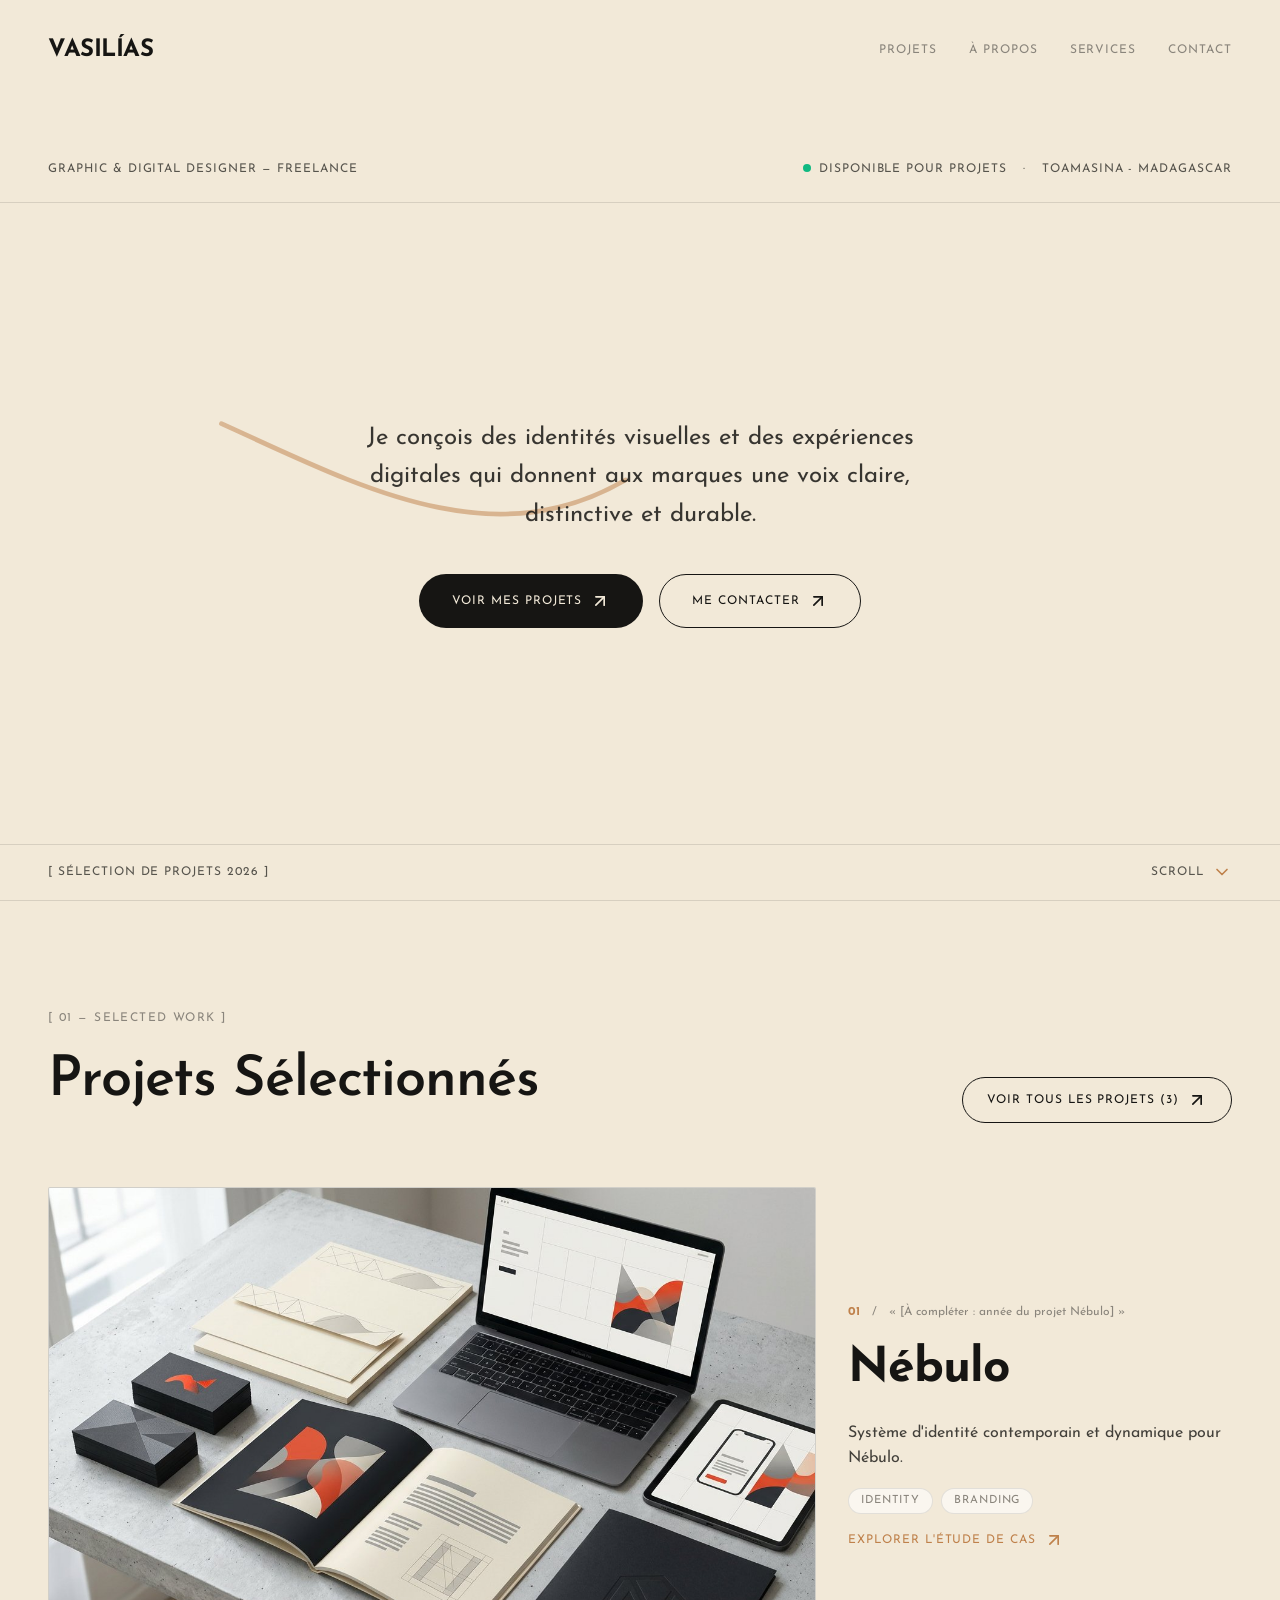
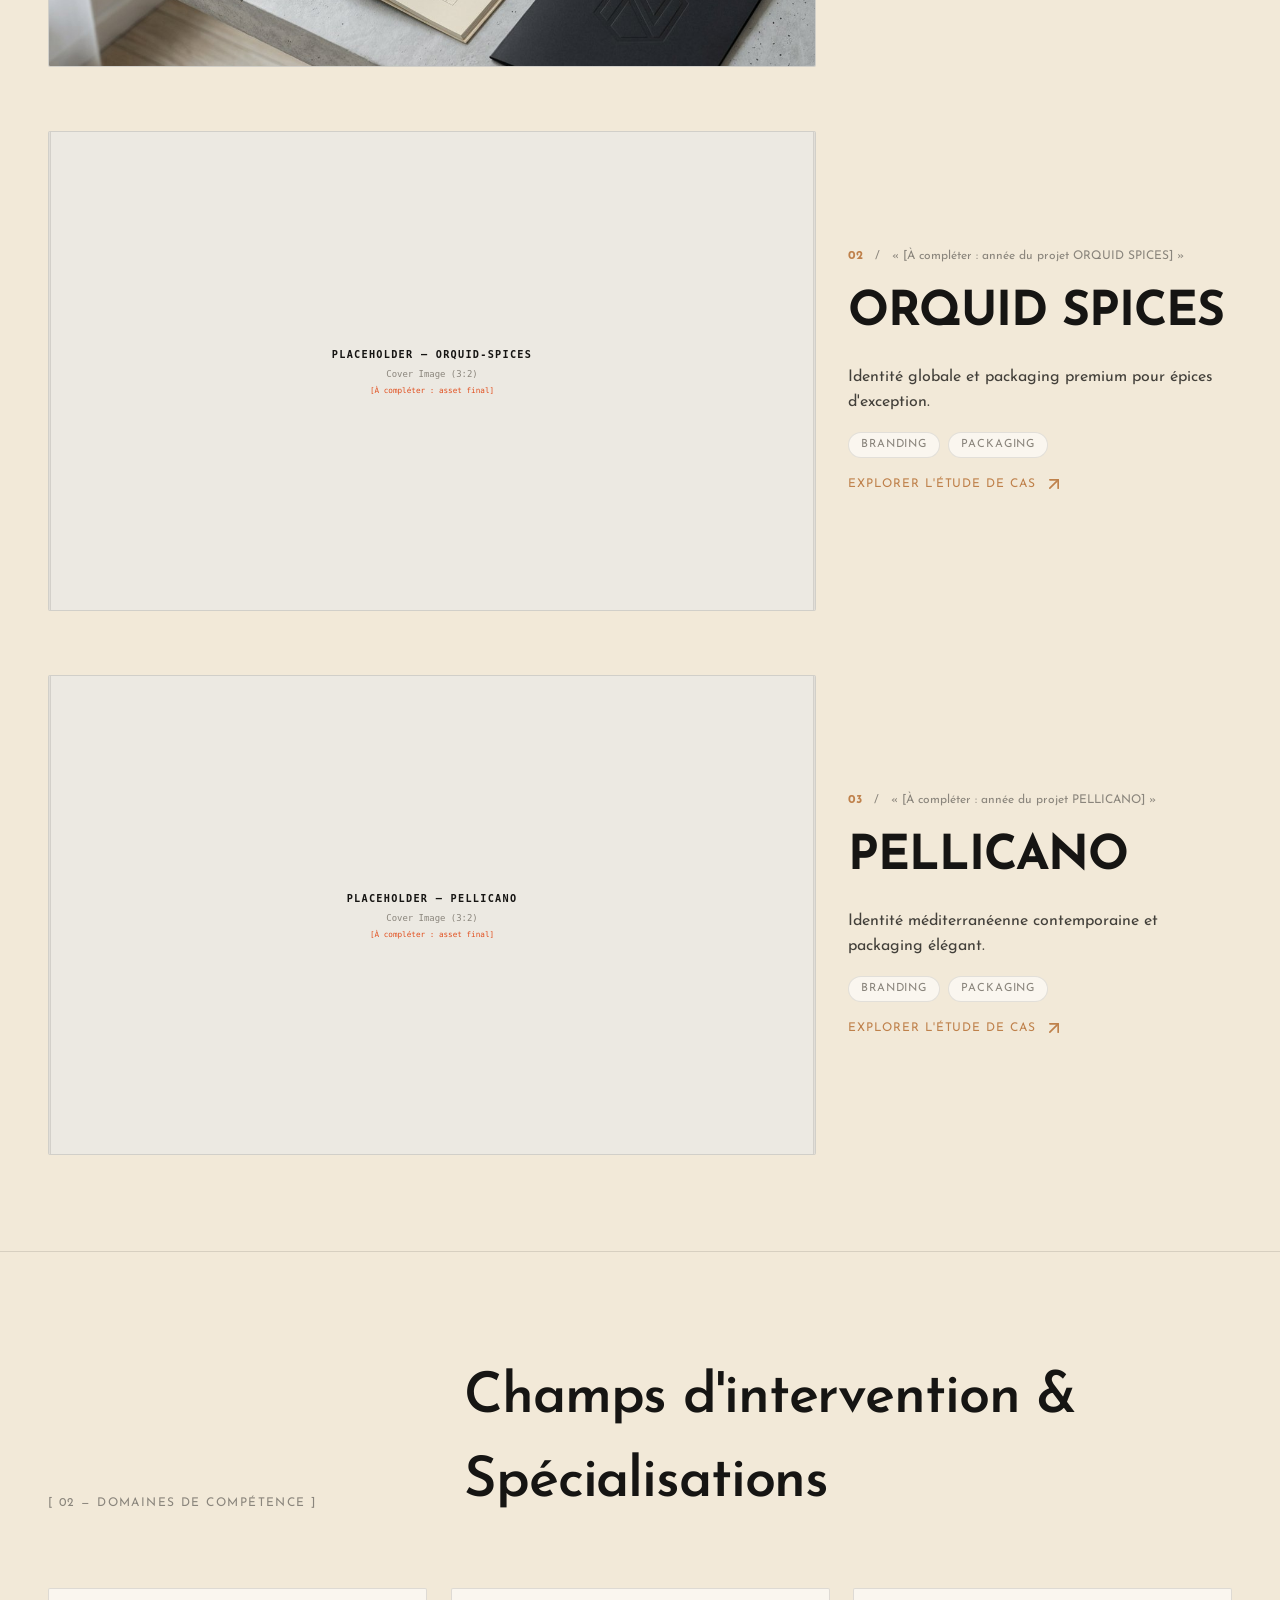
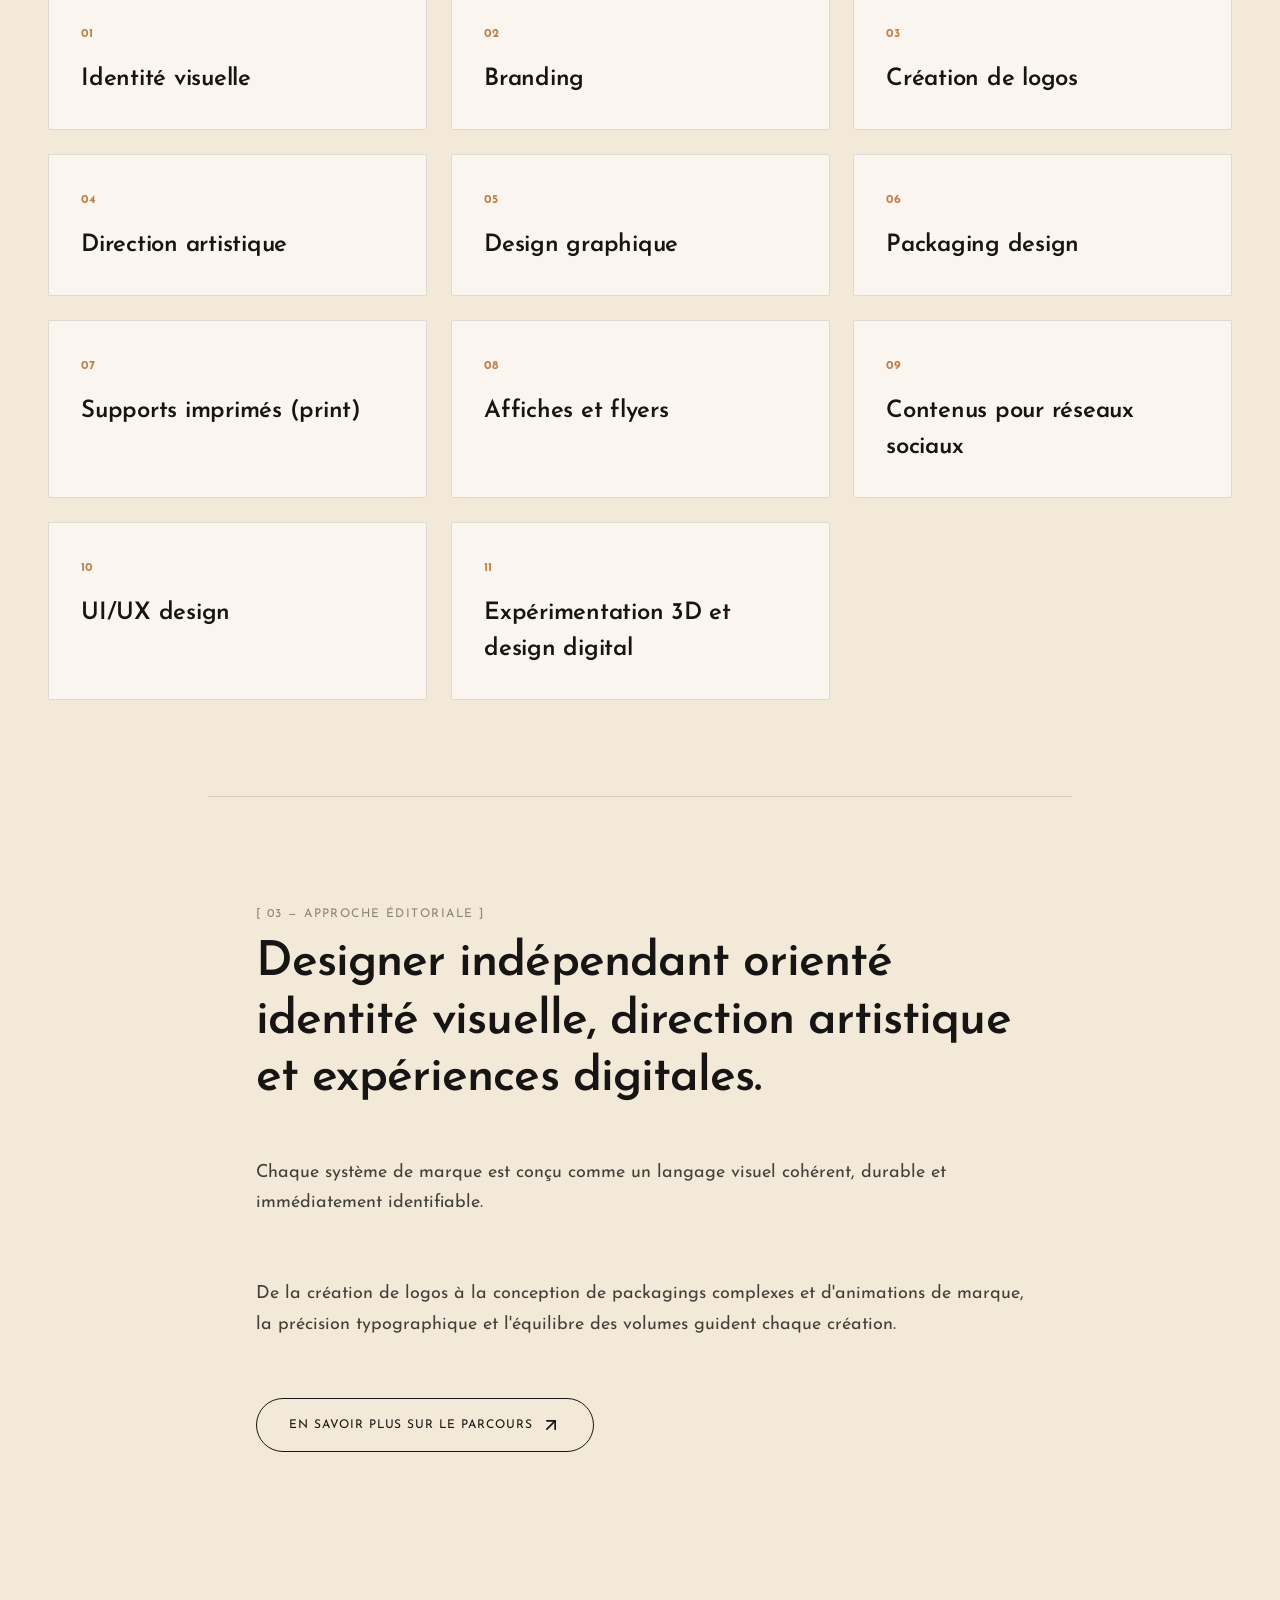
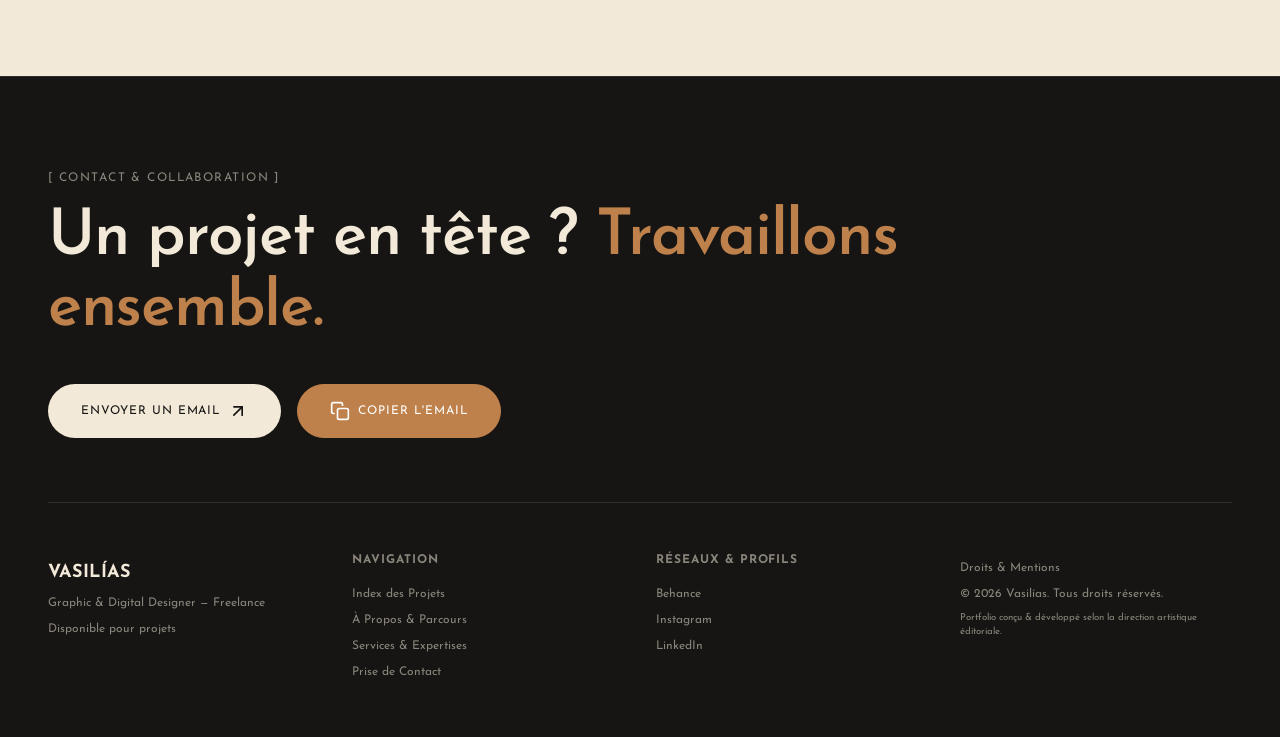
==== commit 294d40ec: "Bordures du hero en pleine largeur + largeur plein écran de l'accueil" ====
--- a/index.html
+++ b/index.html
@@ -9,7 +9,7 @@
   <link rel="preconnect" href="https://fonts.googleapis.com">
   <link rel="preconnect" href="https://fonts.gstatic.com" crossorigin>
   <link href="https://fonts.googleapis.com/css2?family=Josefin+Sans:wght@400;500;600;700&display=swap" rel="stylesheet">
-  <link rel="stylesheet" href="css/style.css?v=18">
+  <link rel="stylesheet" href="css/style.css?v=20">
 </head>
 <body>
 
@@ -139,13 +139,15 @@
       </svg>
     </div>
 
-    <div class="container hero-inner">
+    <div class="hero-inner">
       <div class="hero-meta font-mono-custom">
-        <span>Graphic &amp; Digital Designer — Freelance</span>
-        <div style="display:flex;gap:1rem;align-items:center;">
-          <span><span class="dot"></span>Disponible pour projets</span>
-          <span>·</span>
-          <span>Toamasina - Madagascar</span>
+        <div class="hero-pad" style="display:flex;flex-wrap:wrap;align-items:center;justify-content:space-between;gap:1rem;width:100%;">
+          <span>Graphic &amp; Digital Designer — Freelance</span>
+          <div style="display:flex;gap:1rem;align-items:center;">
+            <span><span class="dot"></span>Disponible pour projets</span>
+            <span>·</span>
+            <span>Toamasina - Madagascar</span>
+          </div>
         </div>
       </div>
 
@@ -160,10 +162,12 @@
       </div>
 
       <div class="hero-scroll font-mono-custom">
-        <span>[ SÉLECTION DE PROJETS 2026 ]</span>
-        <div class="bounce" style="display:flex;gap:0.5rem;align-items:center;">
-          <span>Scroll</span>
-          <svg class="ico" viewBox="0 0 24 24" fill="none" stroke="#BF814B" stroke-width="2" stroke-linecap="round" stroke-linejoin="round"><polyline points="6 9 12 15 18 9"/></svg>
+        <div class="hero-pad" style="display:flex;align-items:center;justify-content:space-between;gap:1rem;width:100%;">
+          <span>[ SÉLECTION DE PROJETS 2026 ]</span>
+          <div class="bounce" style="display:flex;gap:0.5rem;align-items:center;">
+            <span>Scroll</span>
+            <svg class="ico" viewBox="0 0 24 24" fill="none" stroke="#BF814B" stroke-width="2" stroke-linecap="round" stroke-linejoin="round"><polyline points="6 9 12 15 18 9"/></svg>
+          </div>
         </div>
       </div>
     </div>
--- a/css/style.css
+++ b/css/style.css
@@ -279,19 +279,28 @@
   flex: 1;
   display: flex;
   flex-direction: column;
-  padding-top: 8rem;
+  padding: 8rem 0 0 0;
   position: relative;
   z-index: 2;
   width: 100%;
   max-width: none;
 }
 @media (min-width: 640px) { .hero-inner { padding-top: 10rem; } }
+.hero-inner .hero-pad {
+  width: 100%;
+  padding-left: 1.5rem;
+  padding-right: 1.5rem;
+}
+@media (min-width: 640px) {
+  .hero-inner .hero-pad { padding-left: 3rem; padding-right: 3rem; }
+}
 .hero-meta {
   display: flex;
   flex-wrap: wrap;
   align-items: center;
   justify-content: space-between;
   gap: 1rem;
+  width: 100%;
   padding-bottom: 1.5rem;
   border-bottom: 1px solid var(--line);
   color: rgba(22,21,19,0.7);
@@ -374,11 +383,16 @@
 .hero-scroll {
   display: flex;
   align-items: center;
-  justify-content: space-between;
+  width: 100%;
   border-top: 1px solid var(--line);
-  padding-top: 1rem;
   height: 3.5rem; /* hauteur fixe pour aligner le logo dessus */
   color: rgba(22,21,19,0.7);
+}
+.hero-scroll .hero-pad {
+  display: flex;
+  align-items: center;
+  justify-content: space-between;
+  gap: 1rem;
 }
 .hero-scroll .bounce { animation: bounce 1.6s infinite; }
 
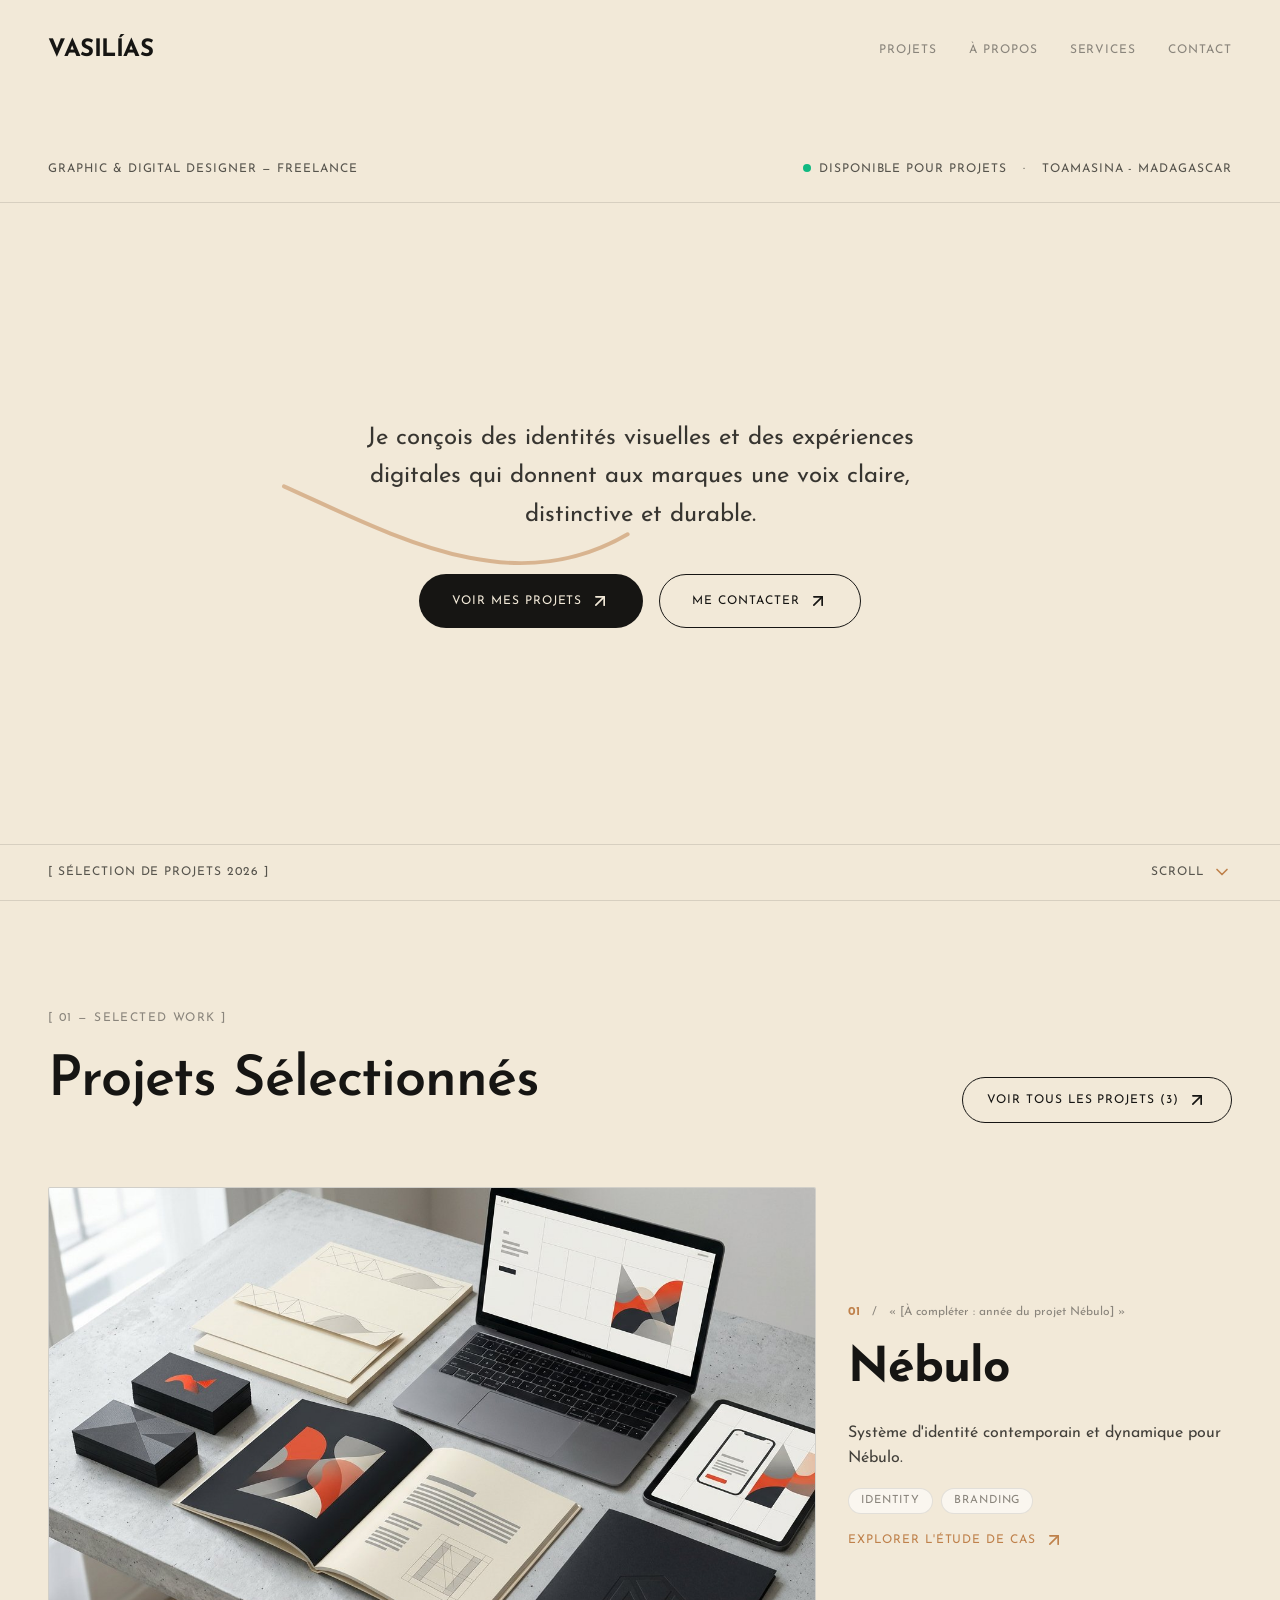
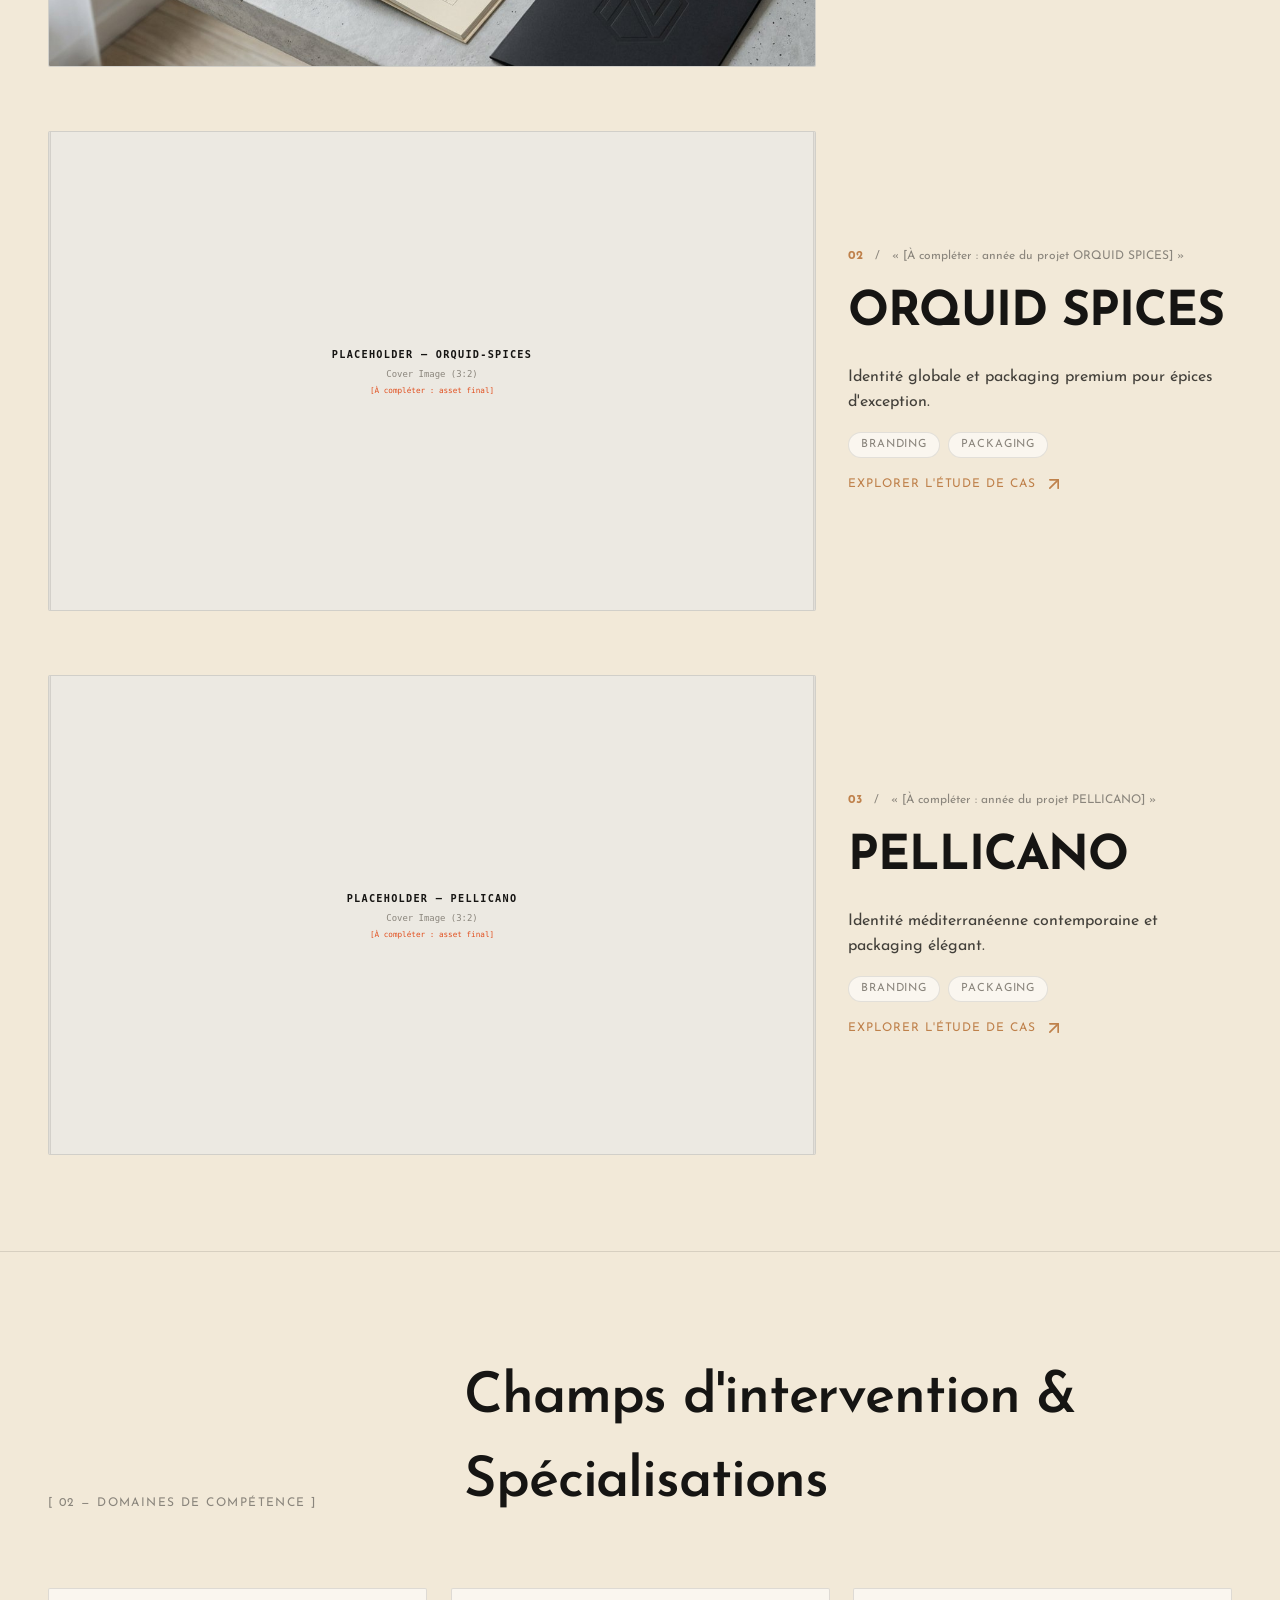
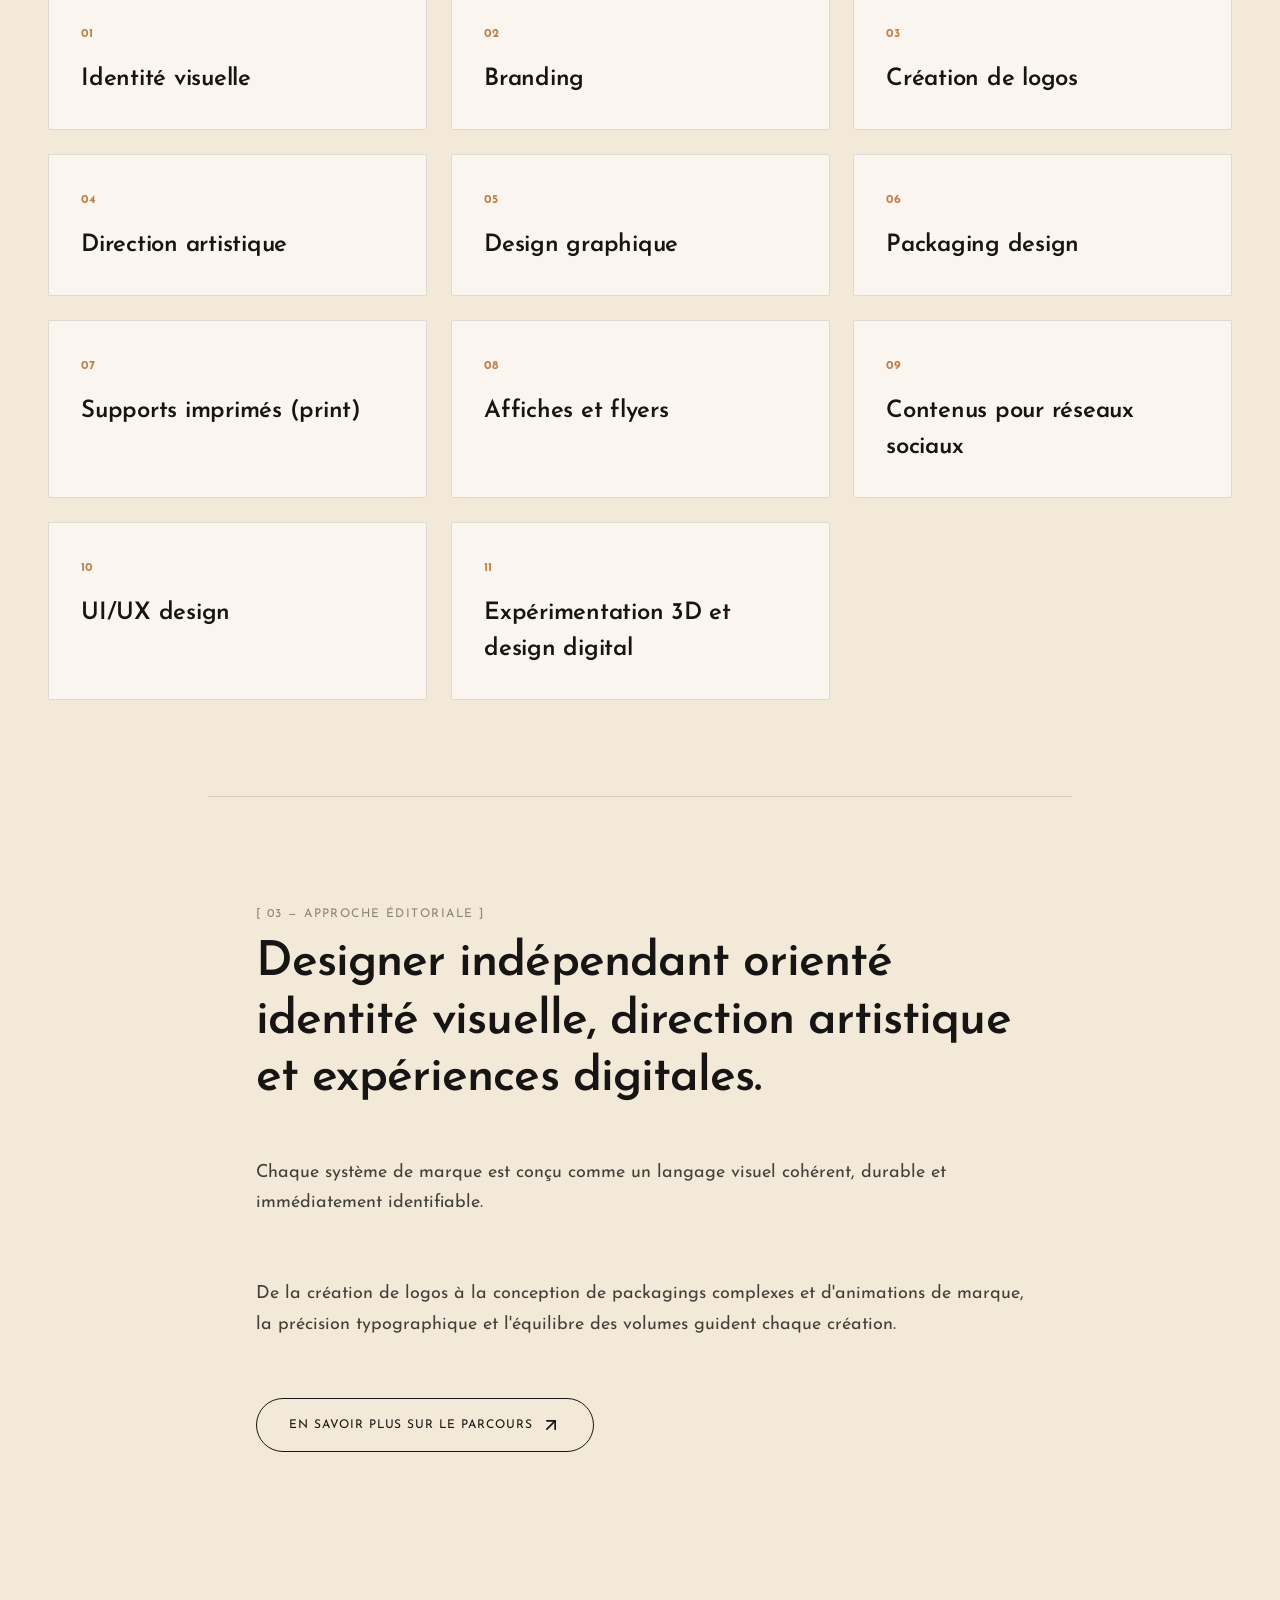
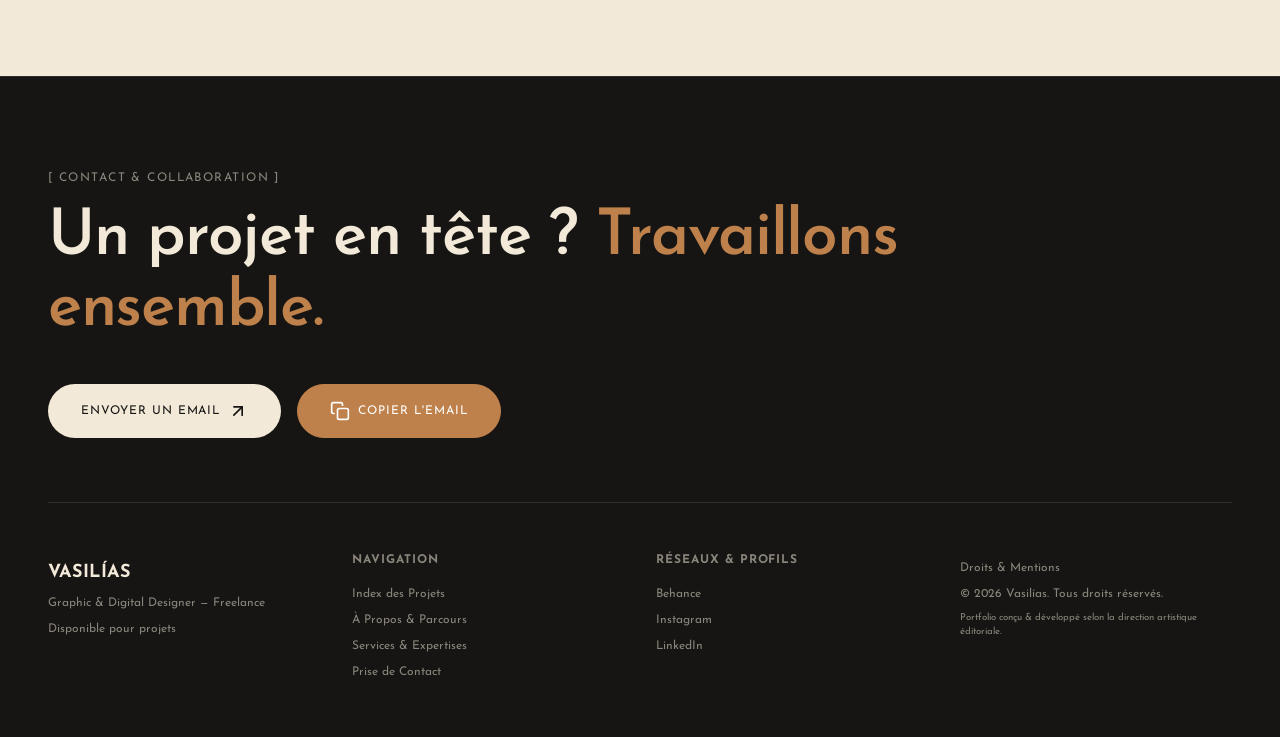
==== commit 0cd7a093: "Tracés animés en pleine largeur sur l'accueil" ====
--- a/index.html
+++ b/index.html
@@ -9,7 +9,7 @@
   <link rel="preconnect" href="https://fonts.googleapis.com">
   <link rel="preconnect" href="https://fonts.gstatic.com" crossorigin>
   <link href="https://fonts.googleapis.com/css2?family=Josefin+Sans:wght@400;500;600;700&display=swap" rel="stylesheet">
-  <link rel="stylesheet" href="css/style.css?v=20">
+  <link rel="stylesheet" href="css/style.css?v=21">
 </head>
 <body>
 
--- a/css/style.css
+++ b/css/style.css
@@ -268,9 +268,9 @@
   left: 50%;
   transform: translateX(-50%);
   bottom: 3.5rem; /* bas du logo aligné sur le haut de la barre scroll (même hauteur) */
-  width: auto;
-  height: calc(100vh - 3.5rem);
-  height: calc(100svh - 3.5rem);
+  width: 100vw;
+  min-width: 100vw;
+  height: auto;
   max-width: none;
   max-height: none;
 }
@@ -346,9 +346,6 @@
 /* Polaroid photo / contour animation */
 .polaroid-wrap { display: flex; justify-content: center; }
 @media (min-width: 1024px) { .polaroid-wrap { justify-content: flex-end; } }
-.contour-svg { width: 100%; max-width: 360px; height: auto; }
-@media (min-width: 640px) { .contour-svg { max-width: 480px; } }
-@media (min-width: 768px) { .contour-svg { max-width: 520px; } }
 .polaroid {
   position: relative;
   background: #fff;
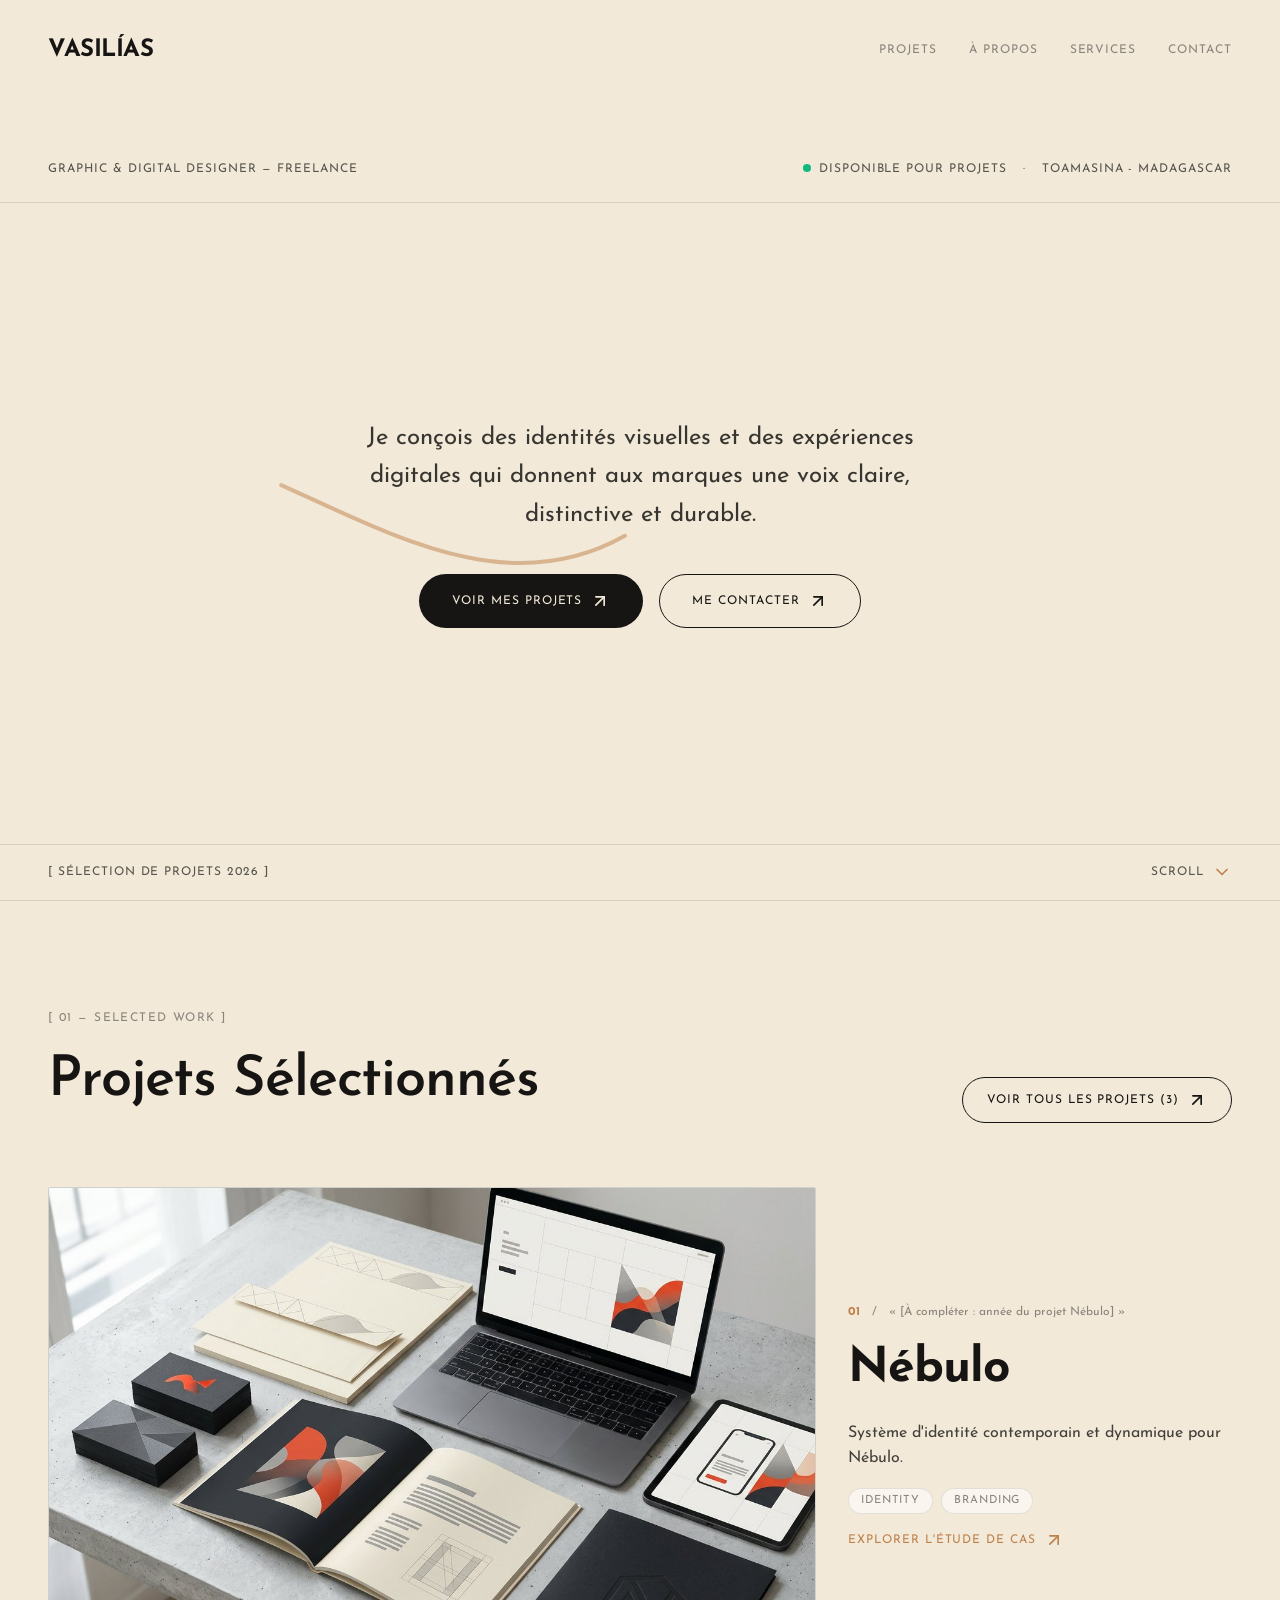
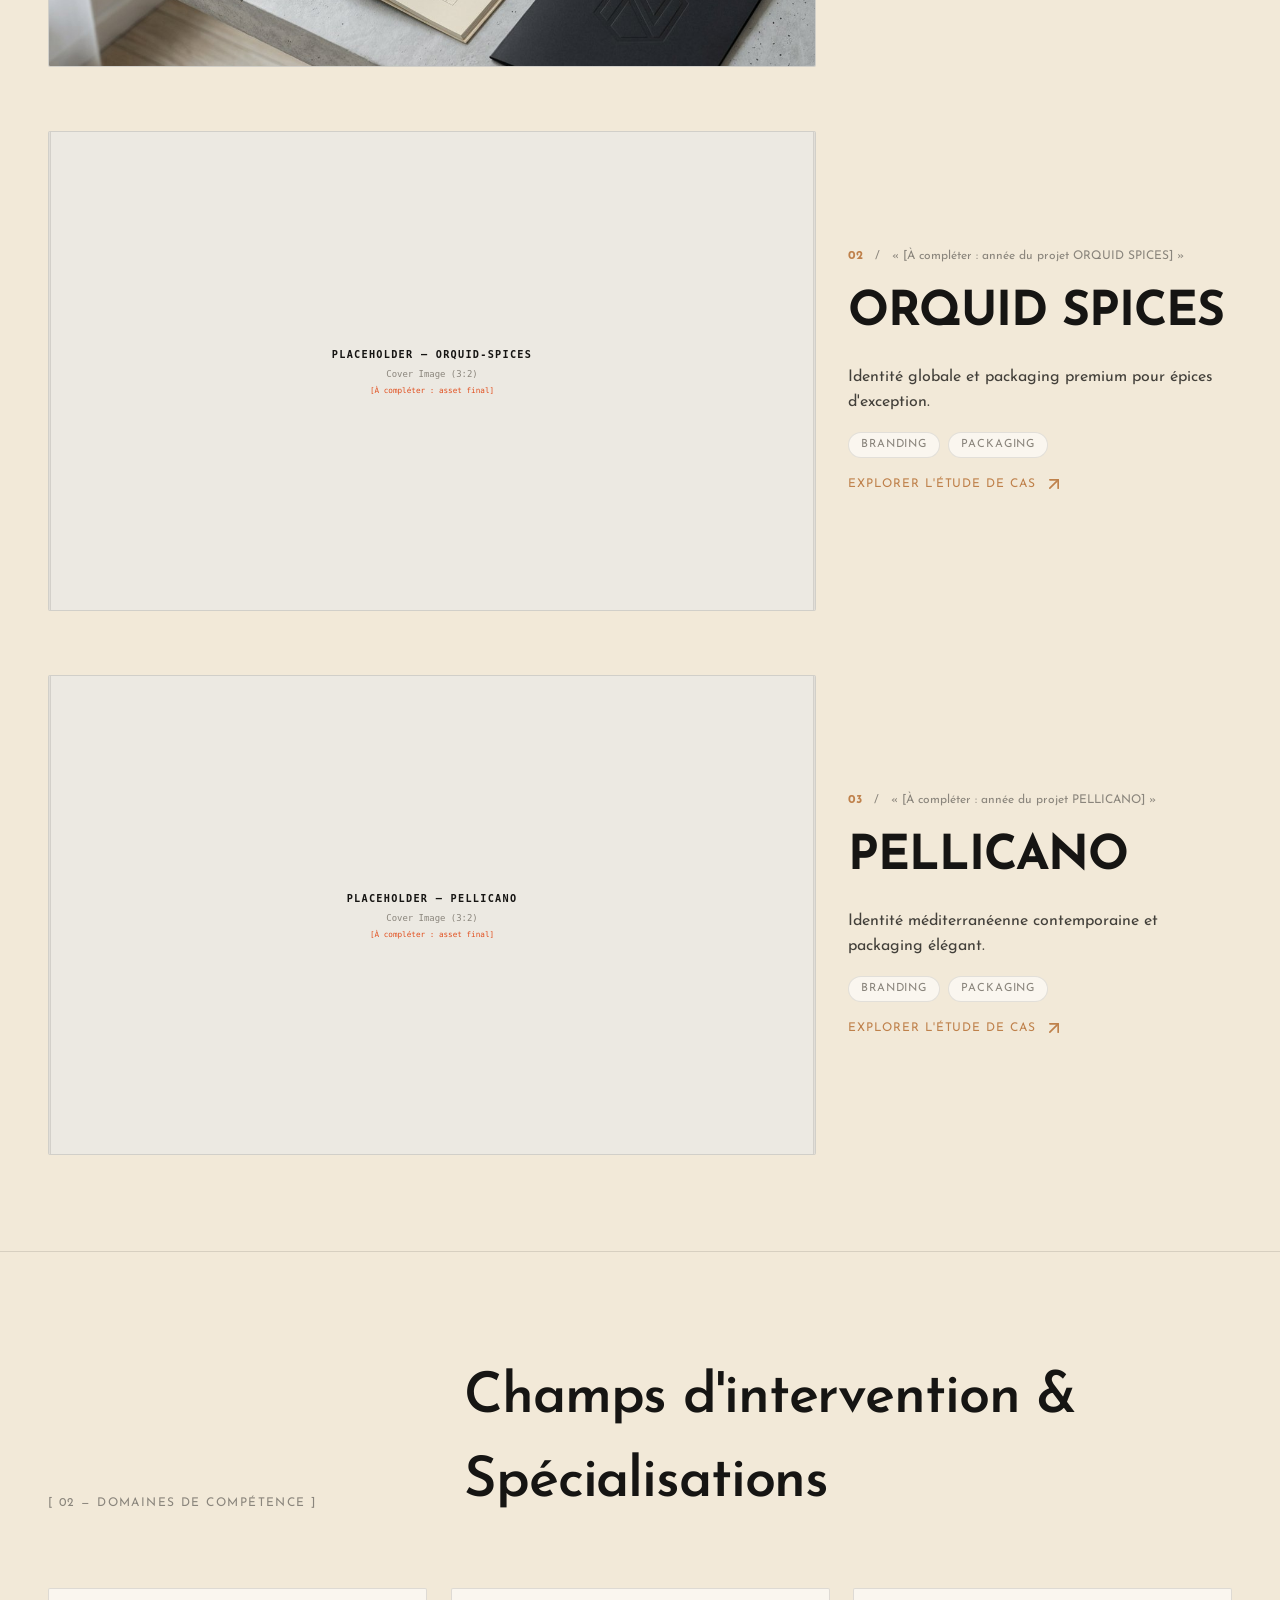
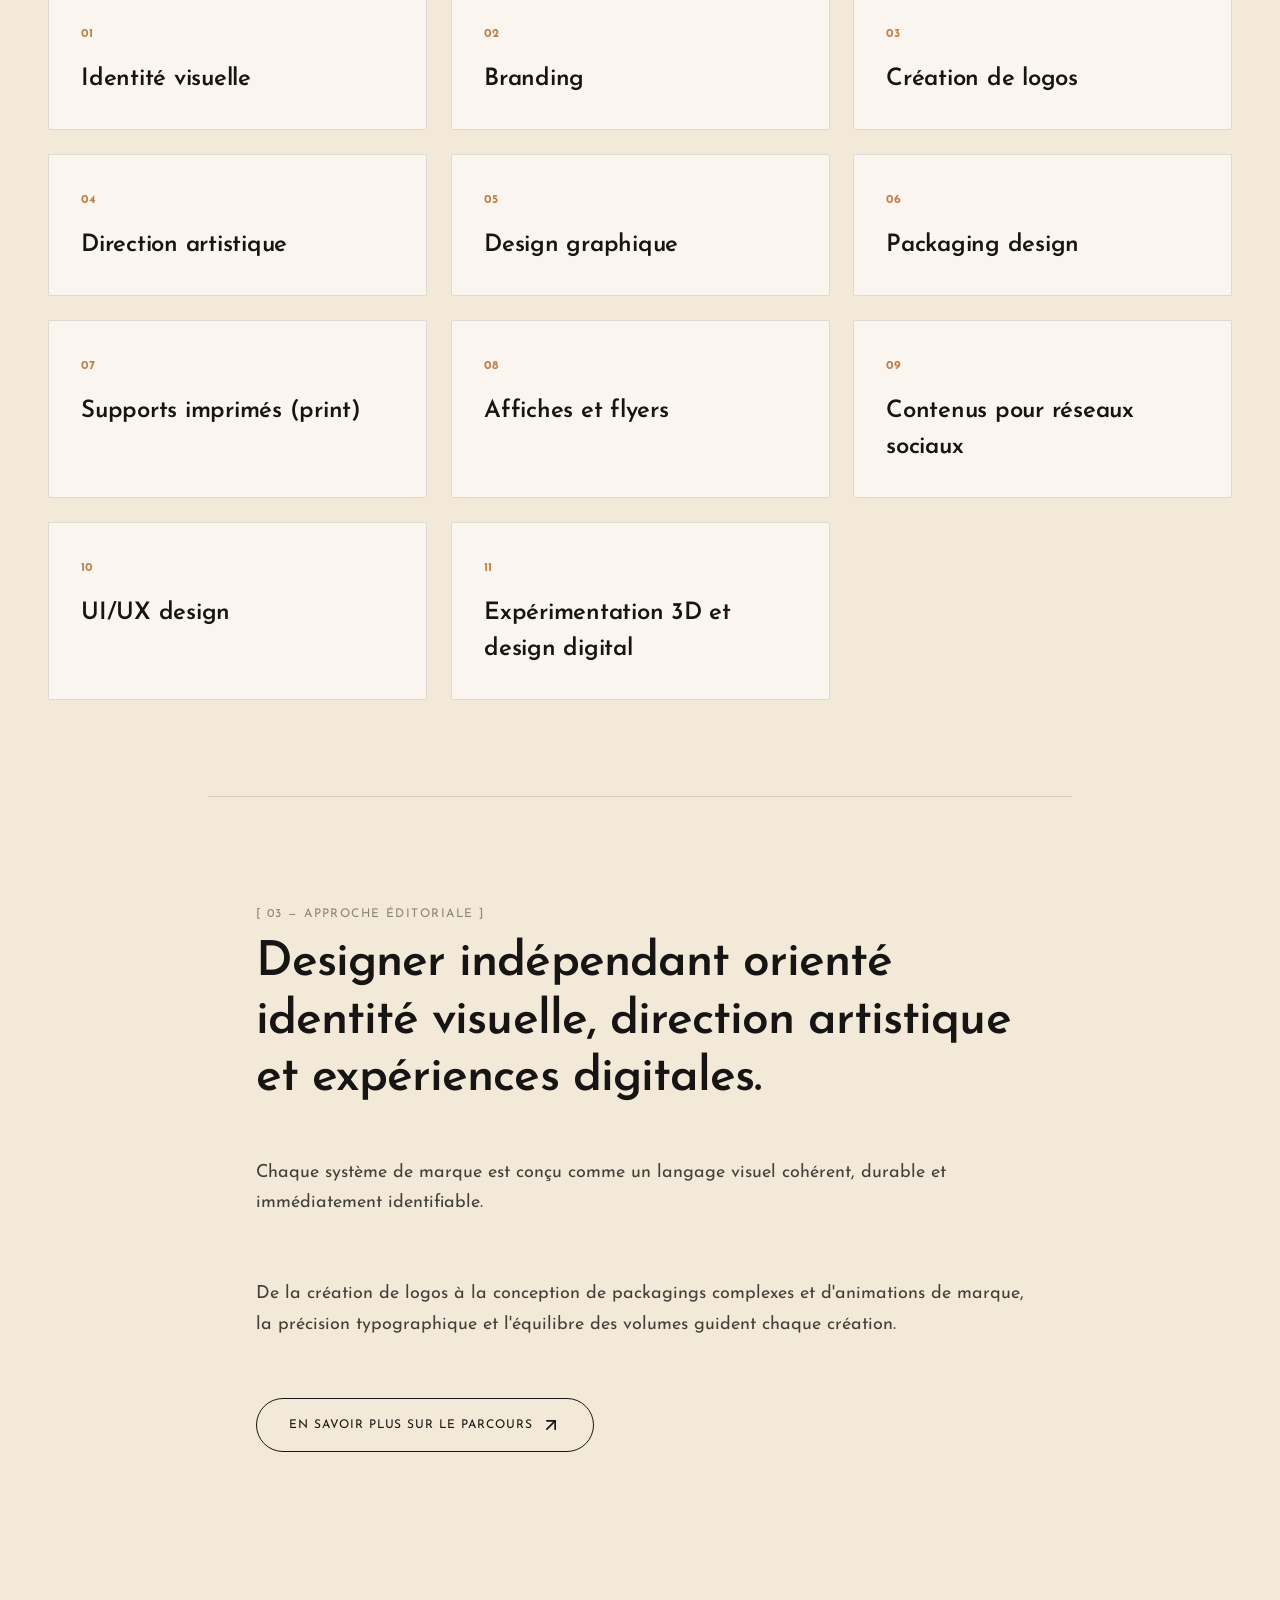
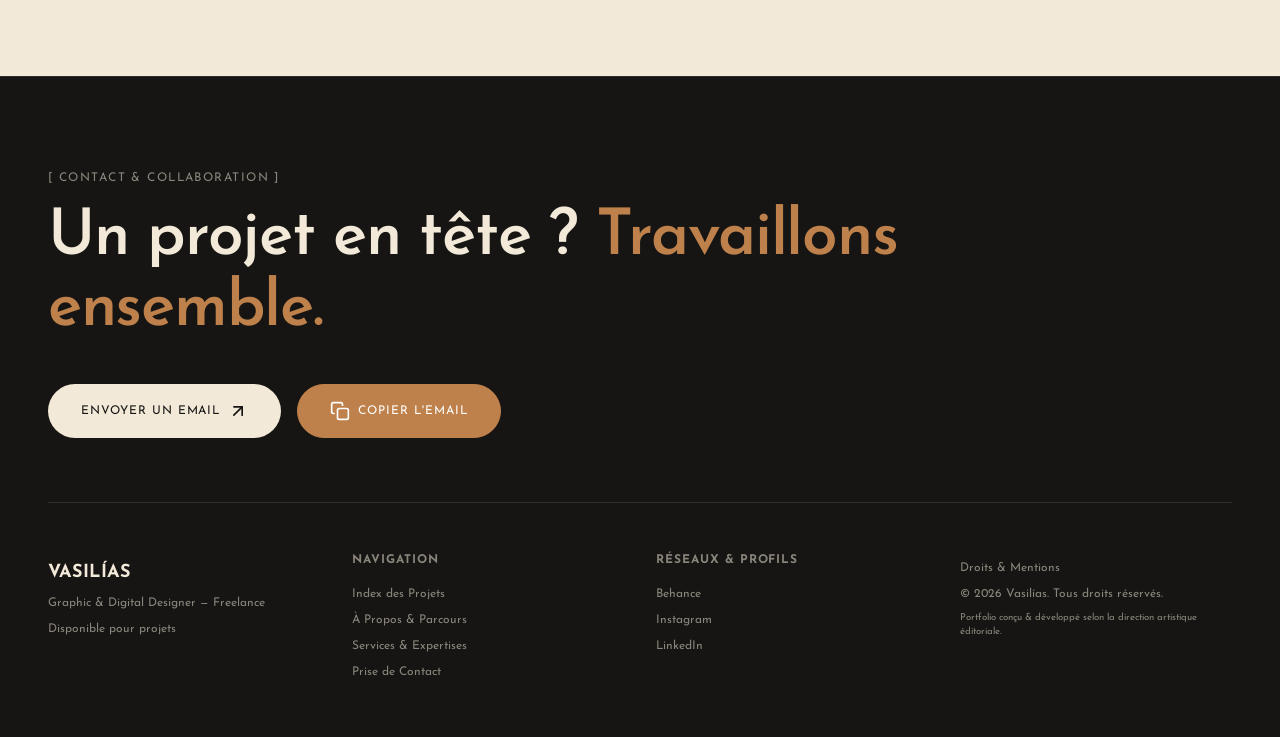
==== commit 6f0dcfb5: "Favicon avec le logo sur fond du site" ====
--- a/index.html
+++ b/index.html
@@ -5,7 +5,7 @@
   <meta name="viewport" content="width=device-width, initial-scale=1.0">
   <title>Vasilías — Graphic &amp; Digital Designer</title>
   <meta name="description" content="Portfolio de Vasilías, Graphic &amp; Digital Designer freelance. Identités visuelles, branding, packaging et design digital.">
-  <link rel="icon" href="data:image/svg+xml,%3Csvg xmlns='http://www.w3.org/2000/svg' viewBox='0 0 64 64'%3E%3Crect width='64' height='64' fill='%23161513'/%3E%3Cpath d='M16 16 L32 48 L48 16' fill='none' stroke='%23F2E9D8' stroke-width='6'/%3E%3Ccircle cx='48' cy='16' r='3' fill='%23BF814B'/%3E%3C/svg%3E">
+  <link rel="icon" href="favicon.svg" type="image/svg+xml">
   <link rel="preconnect" href="https://fonts.googleapis.com">
   <link rel="preconnect" href="https://fonts.gstatic.com" crossorigin>
   <link href="https://fonts.googleapis.com/css2?family=Josefin+Sans:wght@400;500;600;700&display=swap" rel="stylesheet">
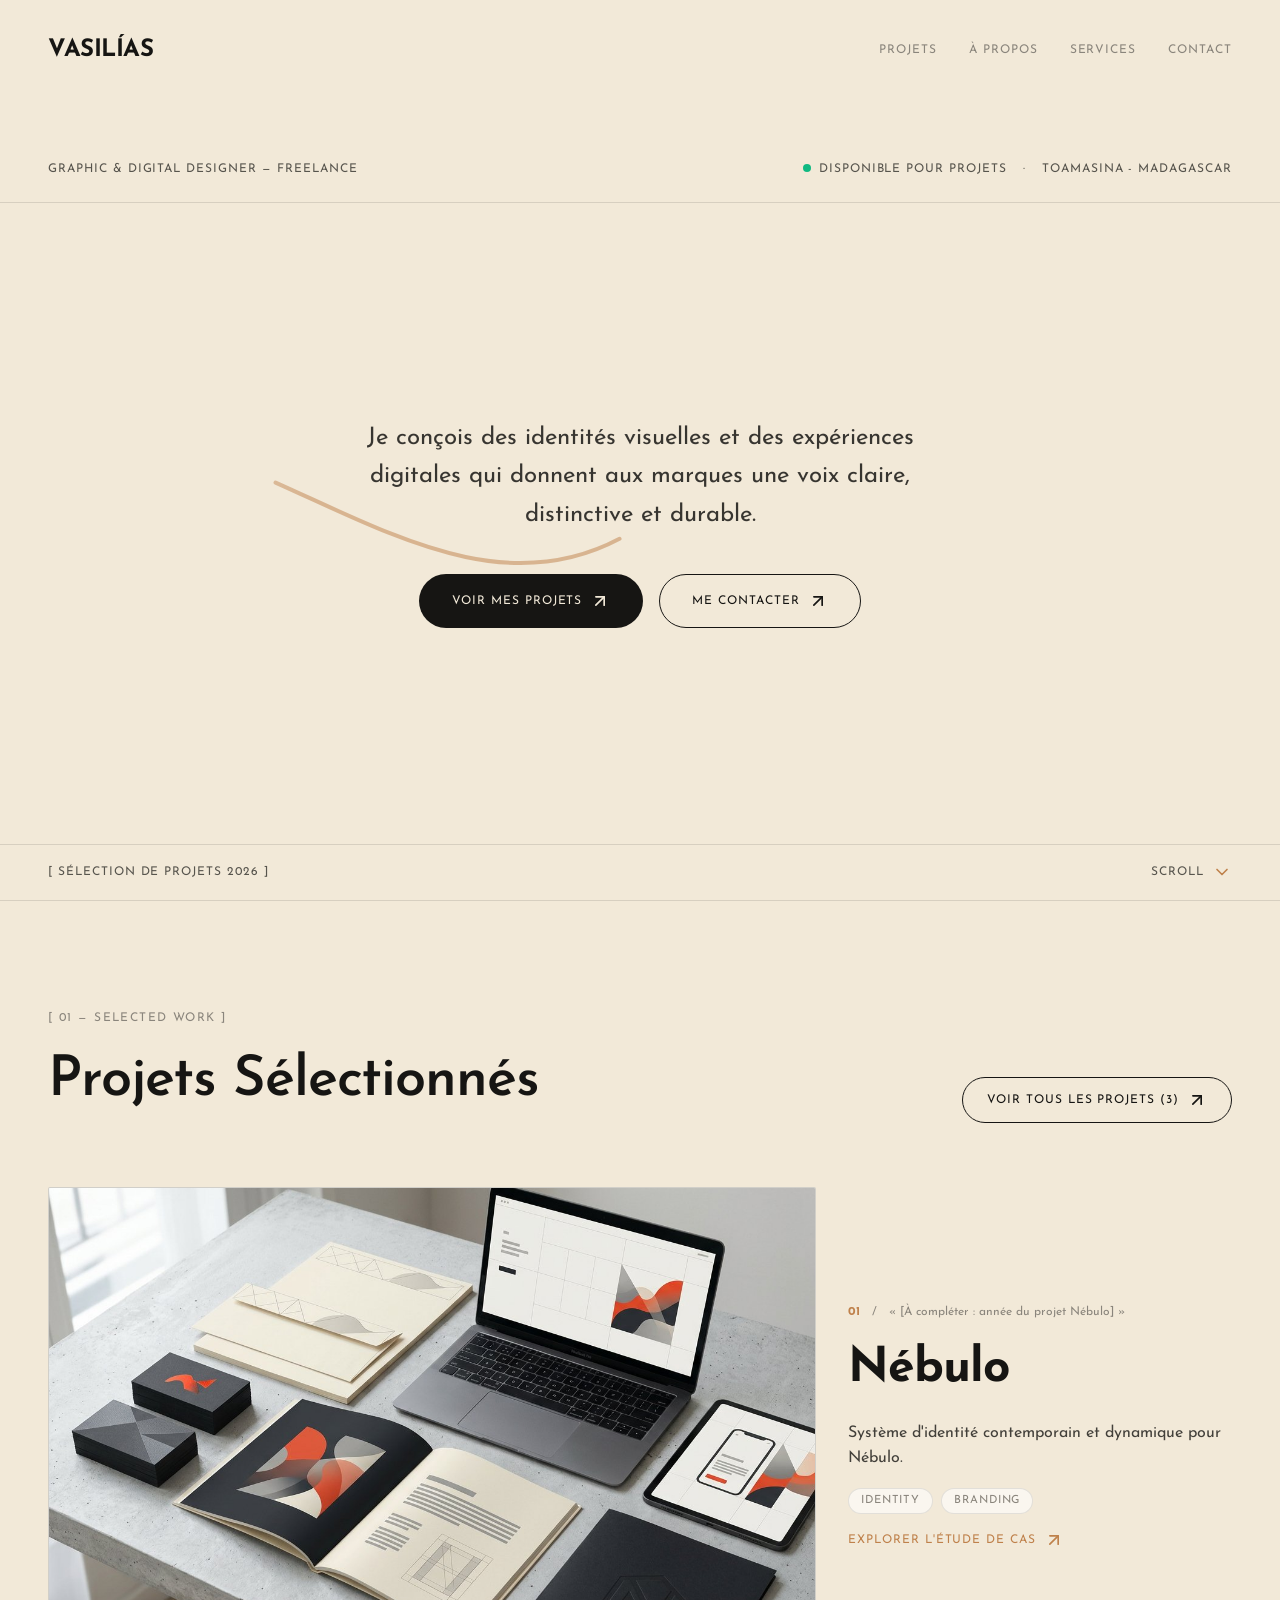
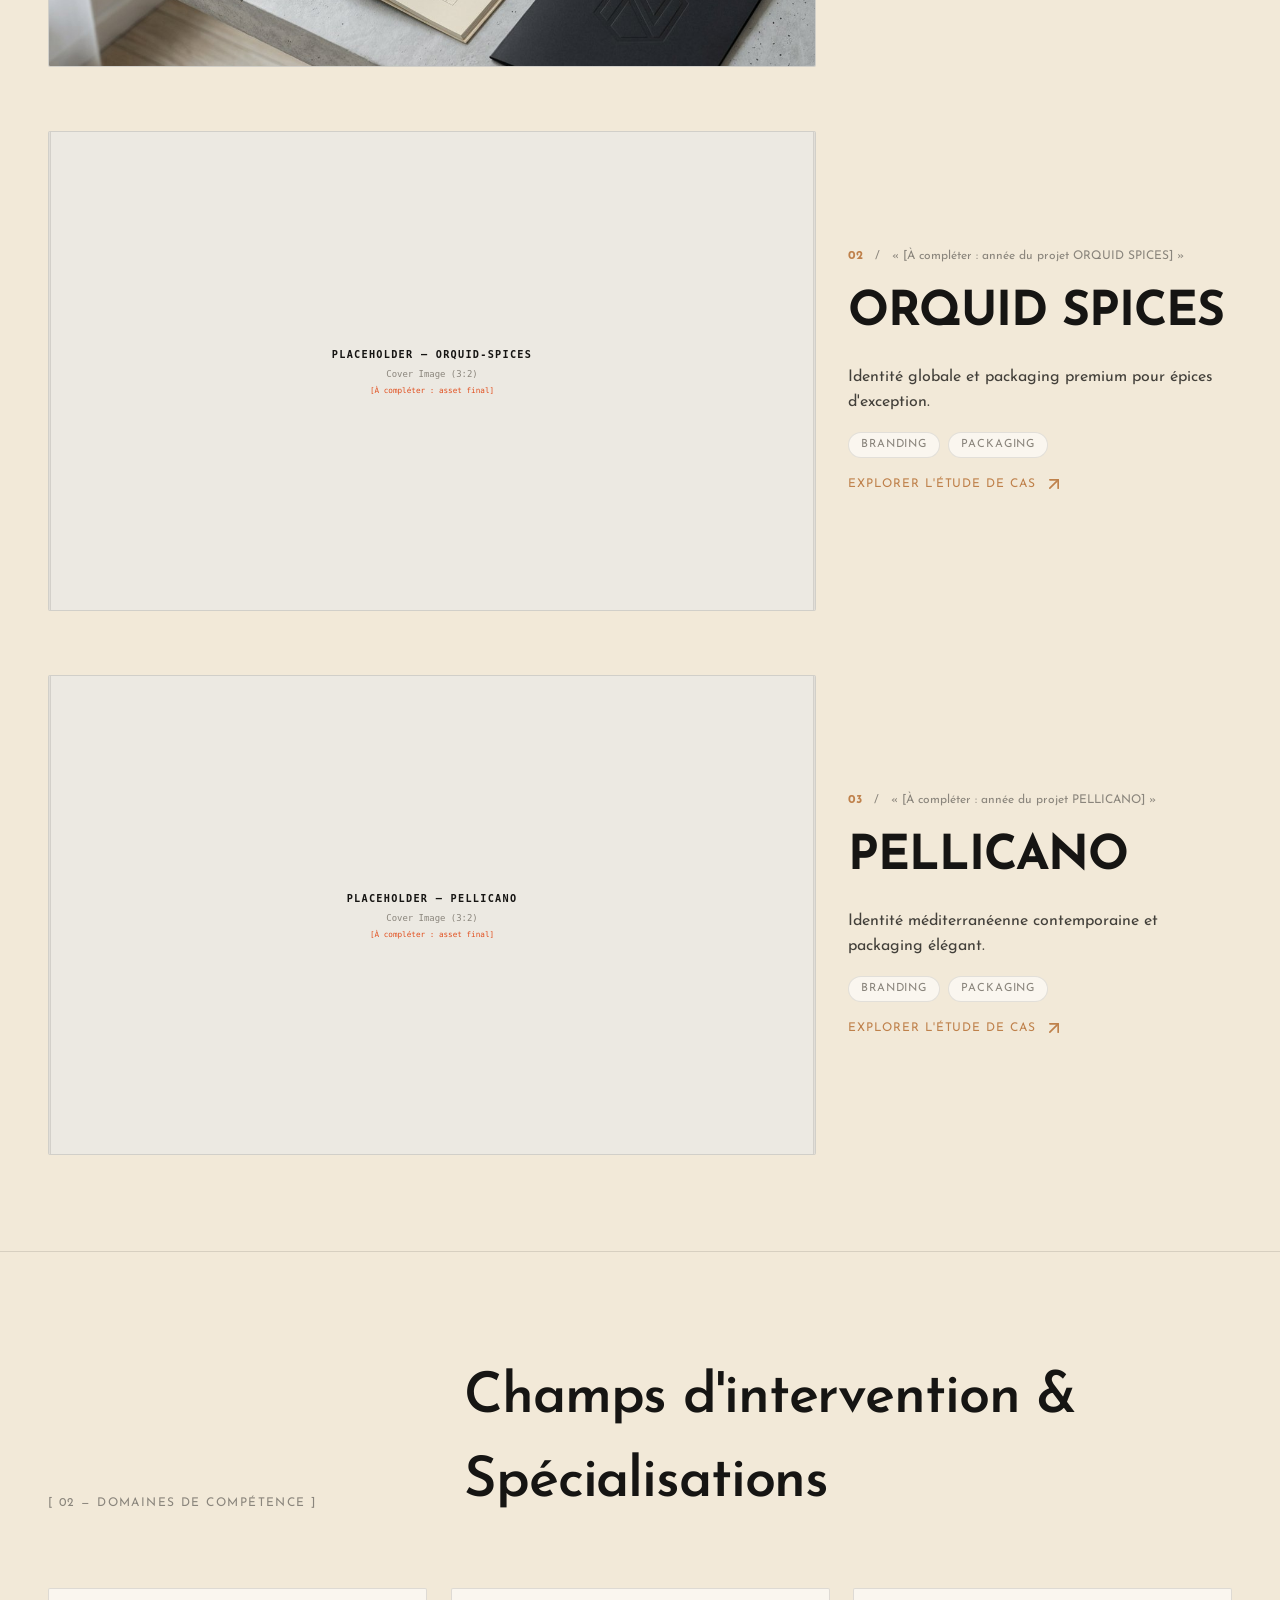
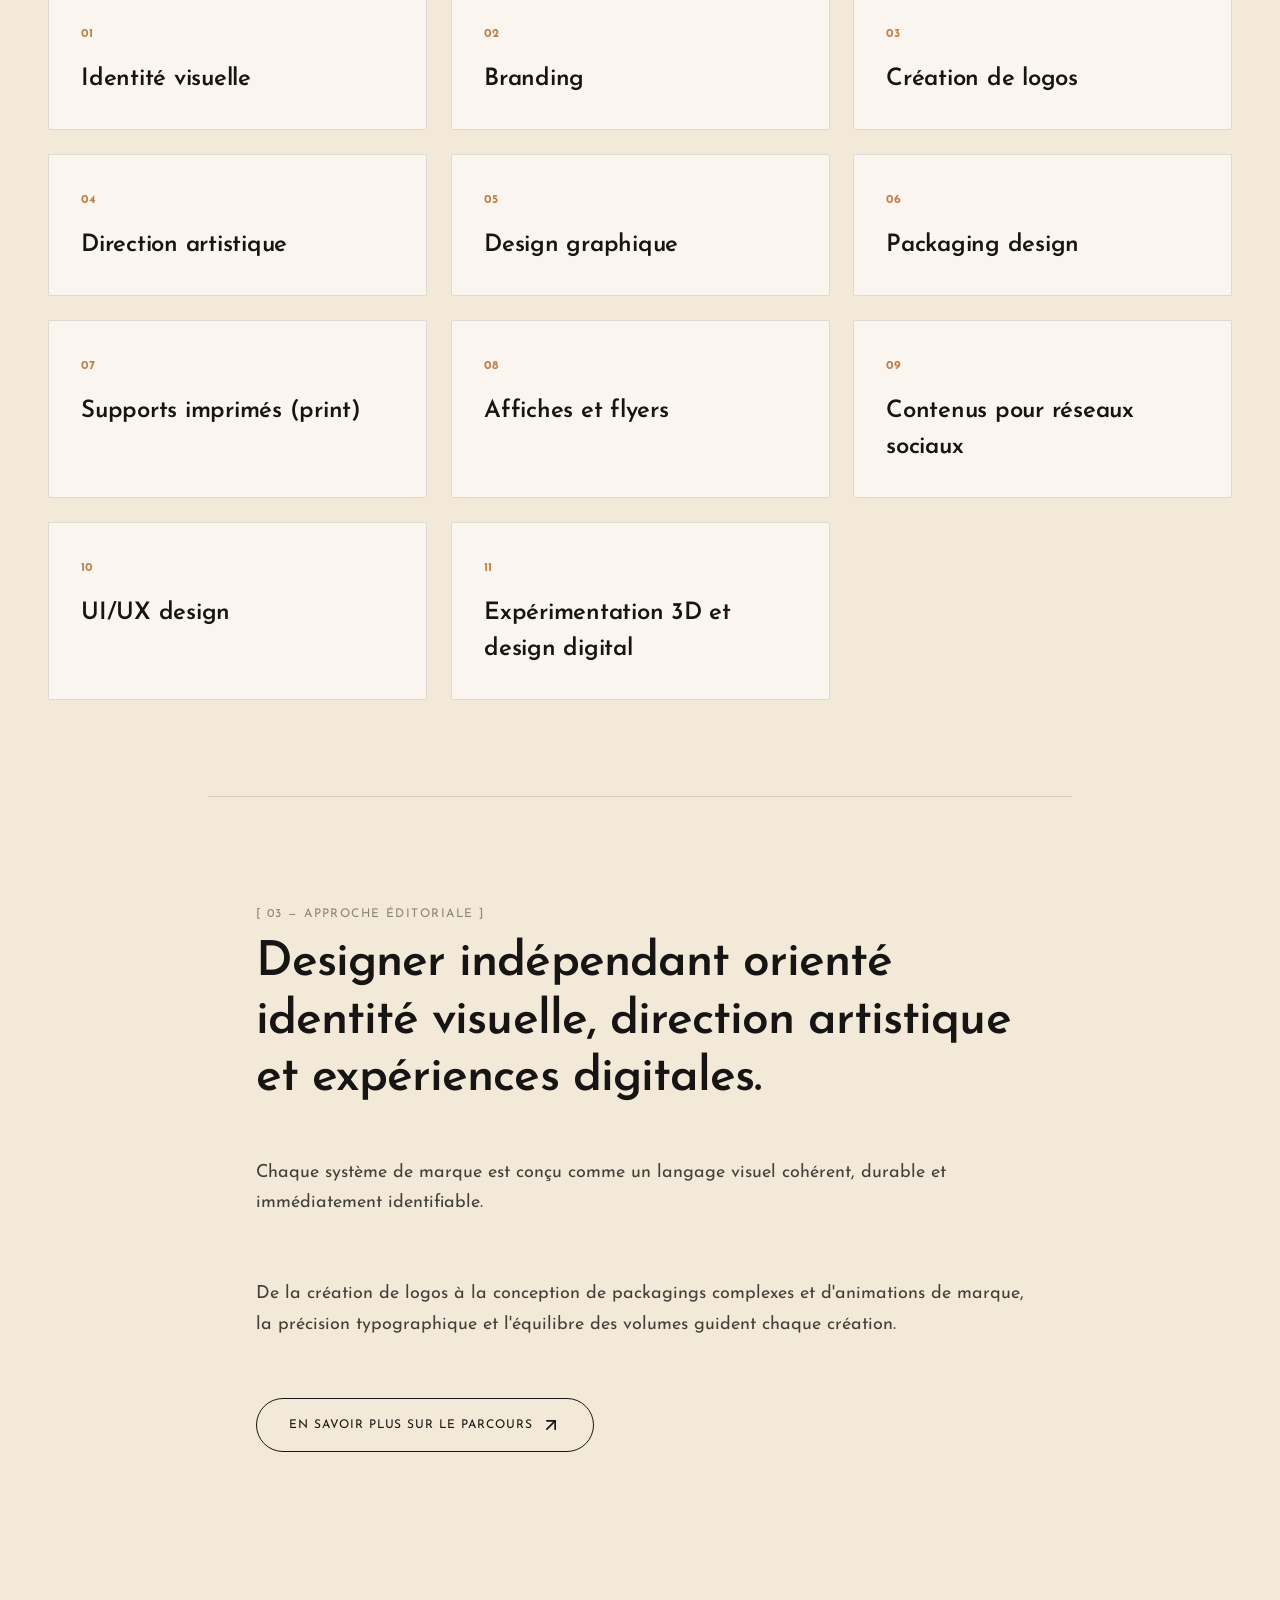
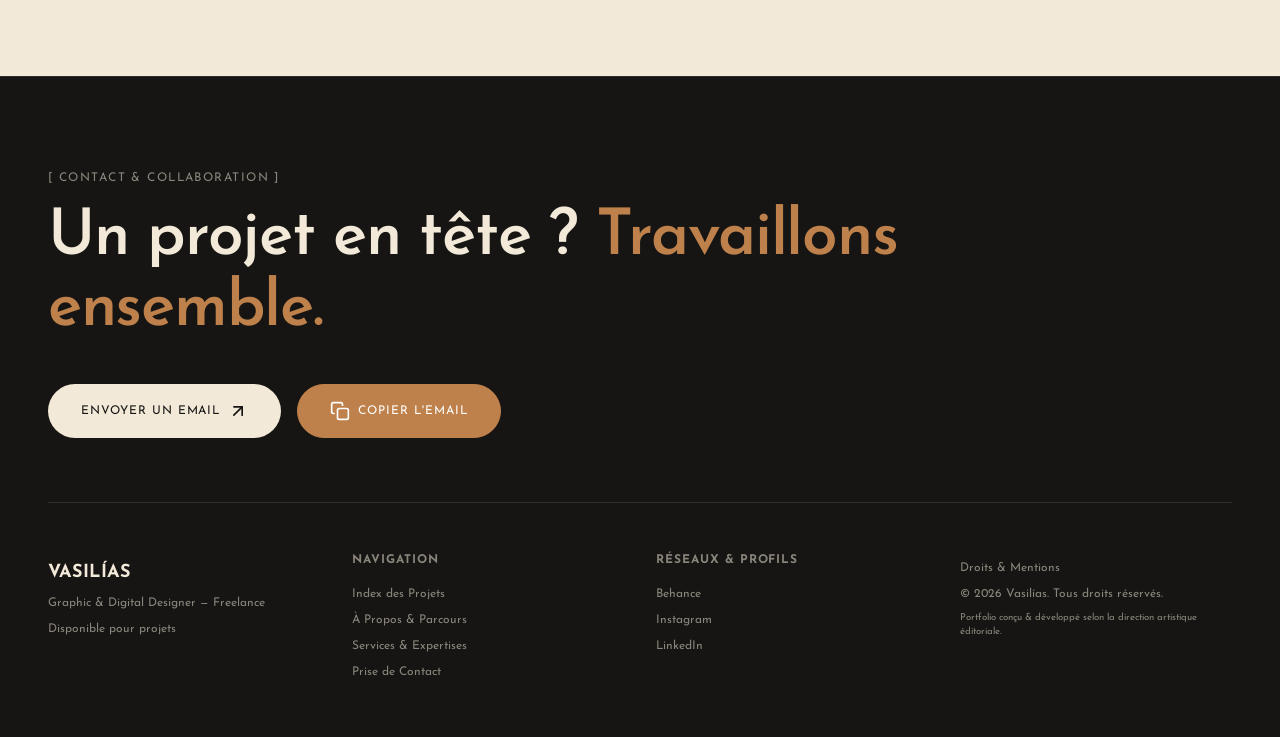
==== commit 4447db15: "Section supports de communication, pages Social/Print avec grilles, filtre Social/Print" ====
--- a/index.html
+++ b/index.html
@@ -9,7 +9,7 @@
   <link rel="preconnect" href="https://fonts.googleapis.com">
   <link rel="preconnect" href="https://fonts.gstatic.com" crossorigin>
   <link href="https://fonts.googleapis.com/css2?family=Josefin+Sans:wght@400;500;600;700&display=swap" rel="stylesheet">
-  <link rel="stylesheet" href="css/style.css?v=21">
+  <link rel="stylesheet" href="css/style.css?v=23">
 </head>
 <body>
 
--- a/css/style.css
+++ b/css/style.css
@@ -538,6 +538,29 @@
 .work-card-arrow { color: var(--accent); }
 .work-card:hover .work-card-arrow { transform: translate(4px, -4px); }
 .work-card-arrow { transition: transform 0.3s; }
+
+/* ---------- Section supports de communication (réseaux & imprimés) ---------- */
+.media-section { margin-top: 6rem; padding-top: 4rem; border-top: 1px solid var(--line); }
+.media-head { margin-bottom: 3rem; }
+.media-title { font-size: clamp(1.75rem, 4vw, 3rem); font-weight: 600; letter-spacing: -0.02em; margin: 0.5rem 0 0; }
+.media-grid { display: grid; grid-template-columns: 1fr; gap: 2rem; }
+@media (min-width: 768px) { .media-grid { grid-template-columns: repeat(2, 1fr); } }
+.media-card { display: block; }
+.media-card-media { position: relative; aspect-ratio: 16 / 11; overflow: hidden; border: 1px solid var(--line); background: var(--surface); border-radius: 2px; }
+.media-card-media img { width: 100%; height: 100%; object-fit: cover; transition: transform 0.7s ease; }
+.media-card:hover .media-card-media img { transform: scale(1.05); }
+.media-tag {
+  position: absolute; top: 1rem; left: 1rem;
+  padding: 0.3rem 0.75rem;
+  background: var(--ink); color: var(--bg);
+  font-family: 'Josefin Sans', sans-serif;
+  font-size: 0.65rem; text-transform: uppercase; letter-spacing: 0.12em;
+  border-radius: 999px;
+}
+.media-card-title { font-size: 1.5rem; font-weight: 700; letter-spacing: -0.01em; margin: 1rem 0 0.25rem; }
+.media-card-desc { font-size: 1rem; line-height: 1.6; color: rgba(22,21,19,0.8); }
+.media-list { display: flex; flex-wrap: wrap; gap: 0.75rem; }
+.media-list span { padding: 0.5rem 1rem; background: rgba(255,255,255,0.7); border: 1px solid var(--line); border-radius: 999px; font-family: 'Josefin Sans', sans-serif; font-size: 0.75rem; text-transform: uppercase; letter-spacing: 0.08em; }
 
 /* ---------- Case study ---------- */
 .case-header .eyebrow-row { display: flex; gap: 0.75rem; align-items: center; margin-bottom: 1rem; }
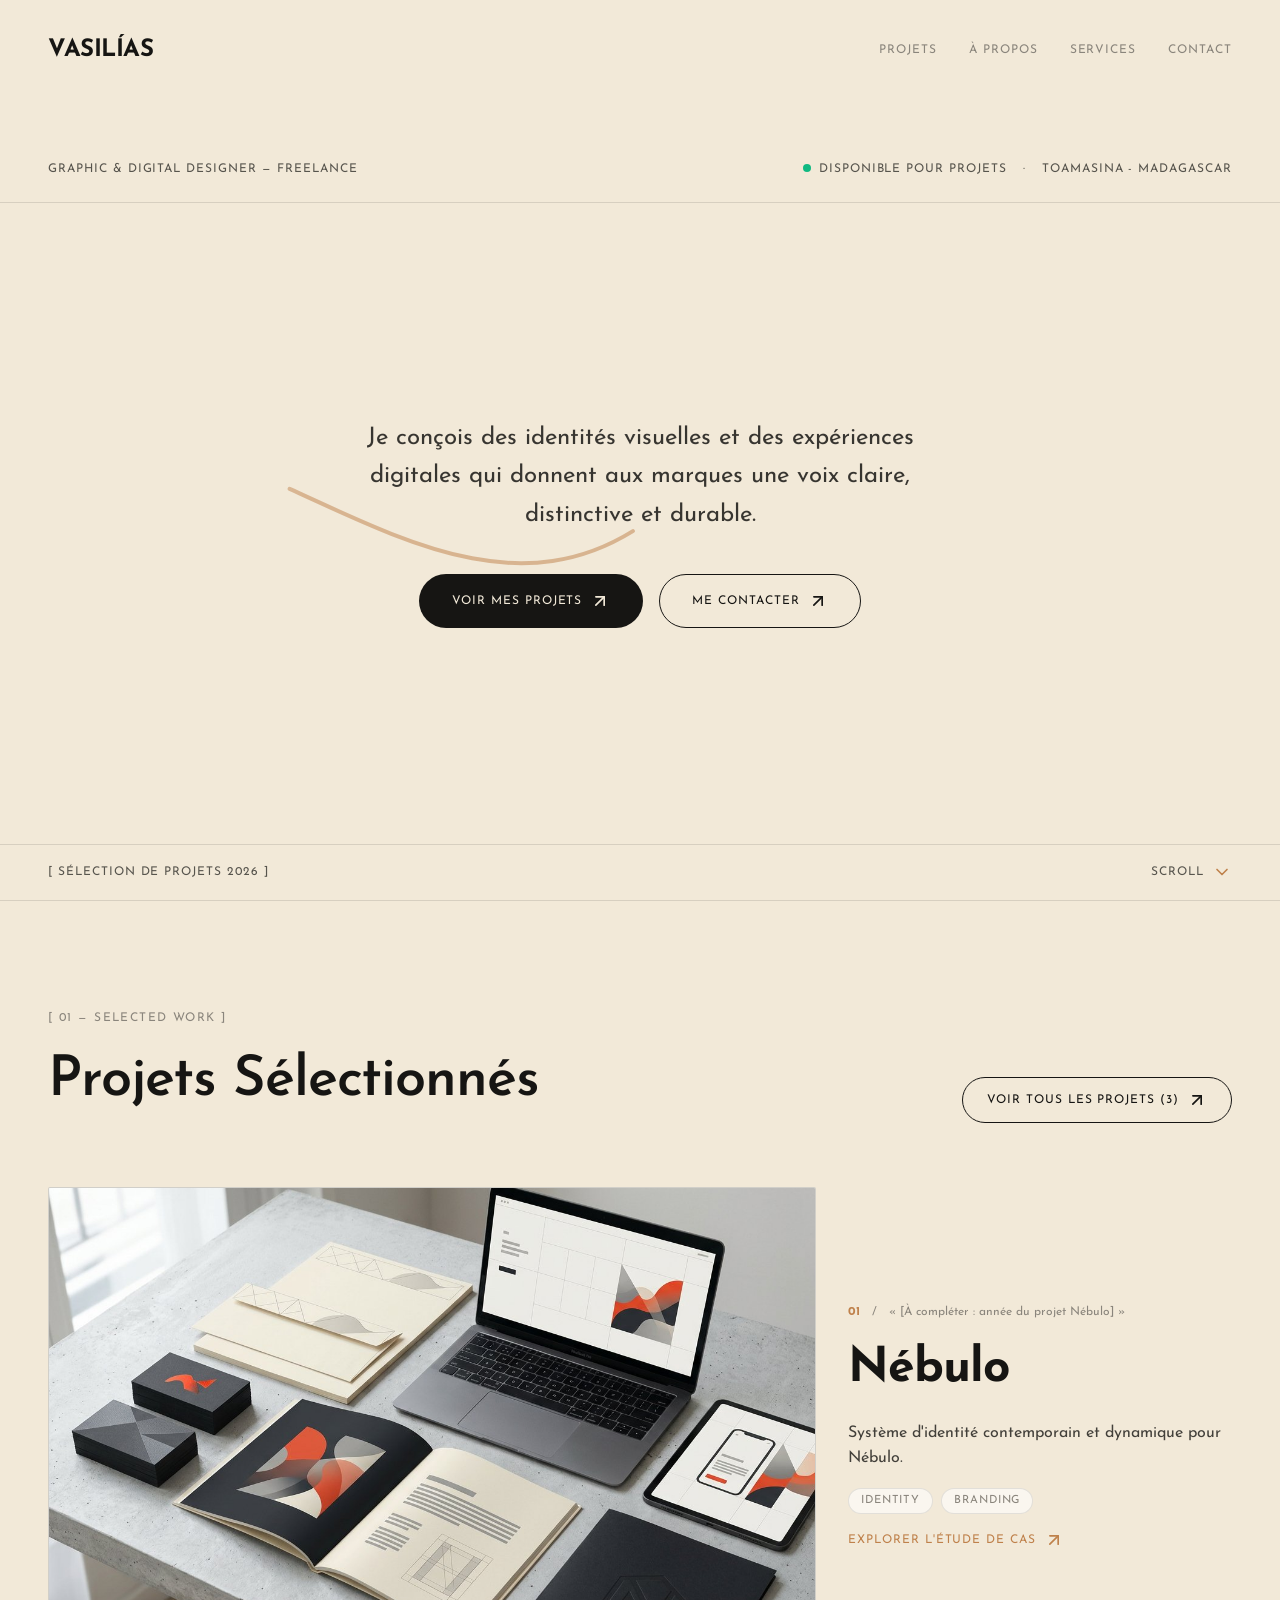
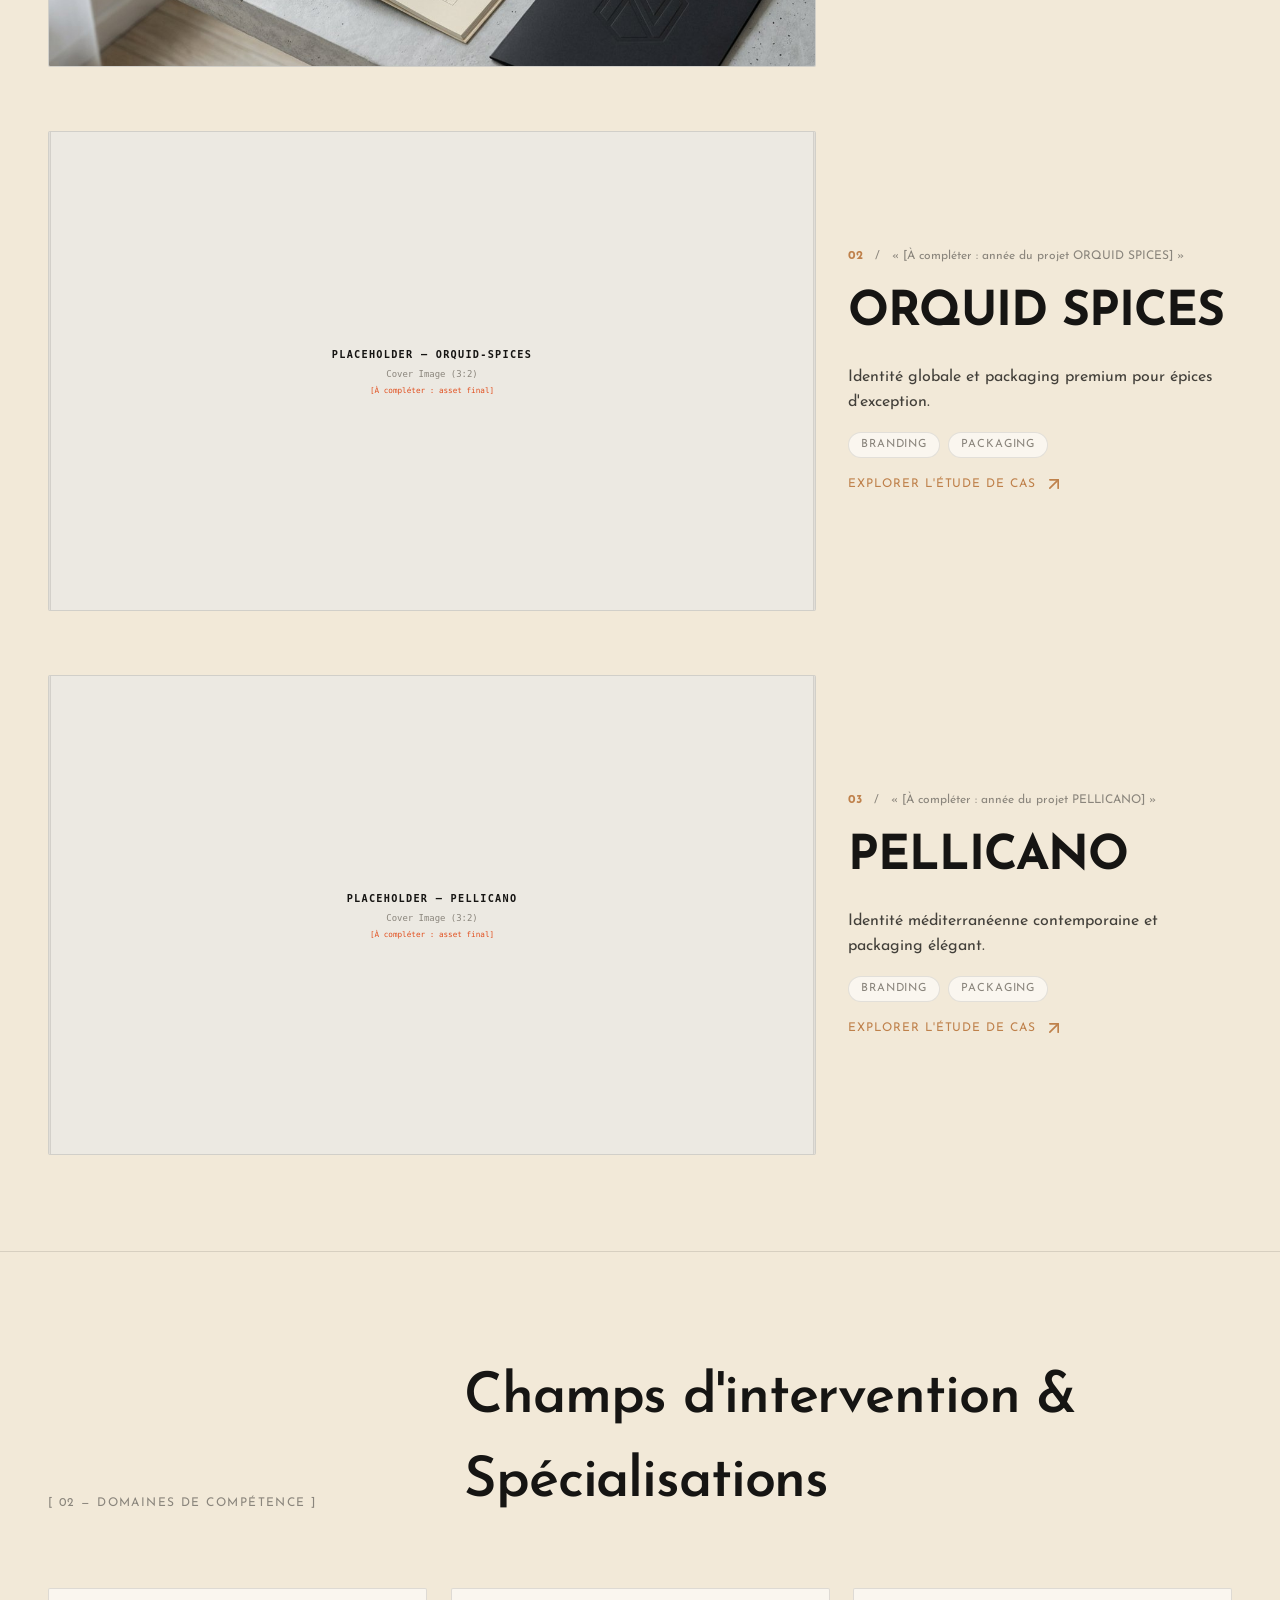
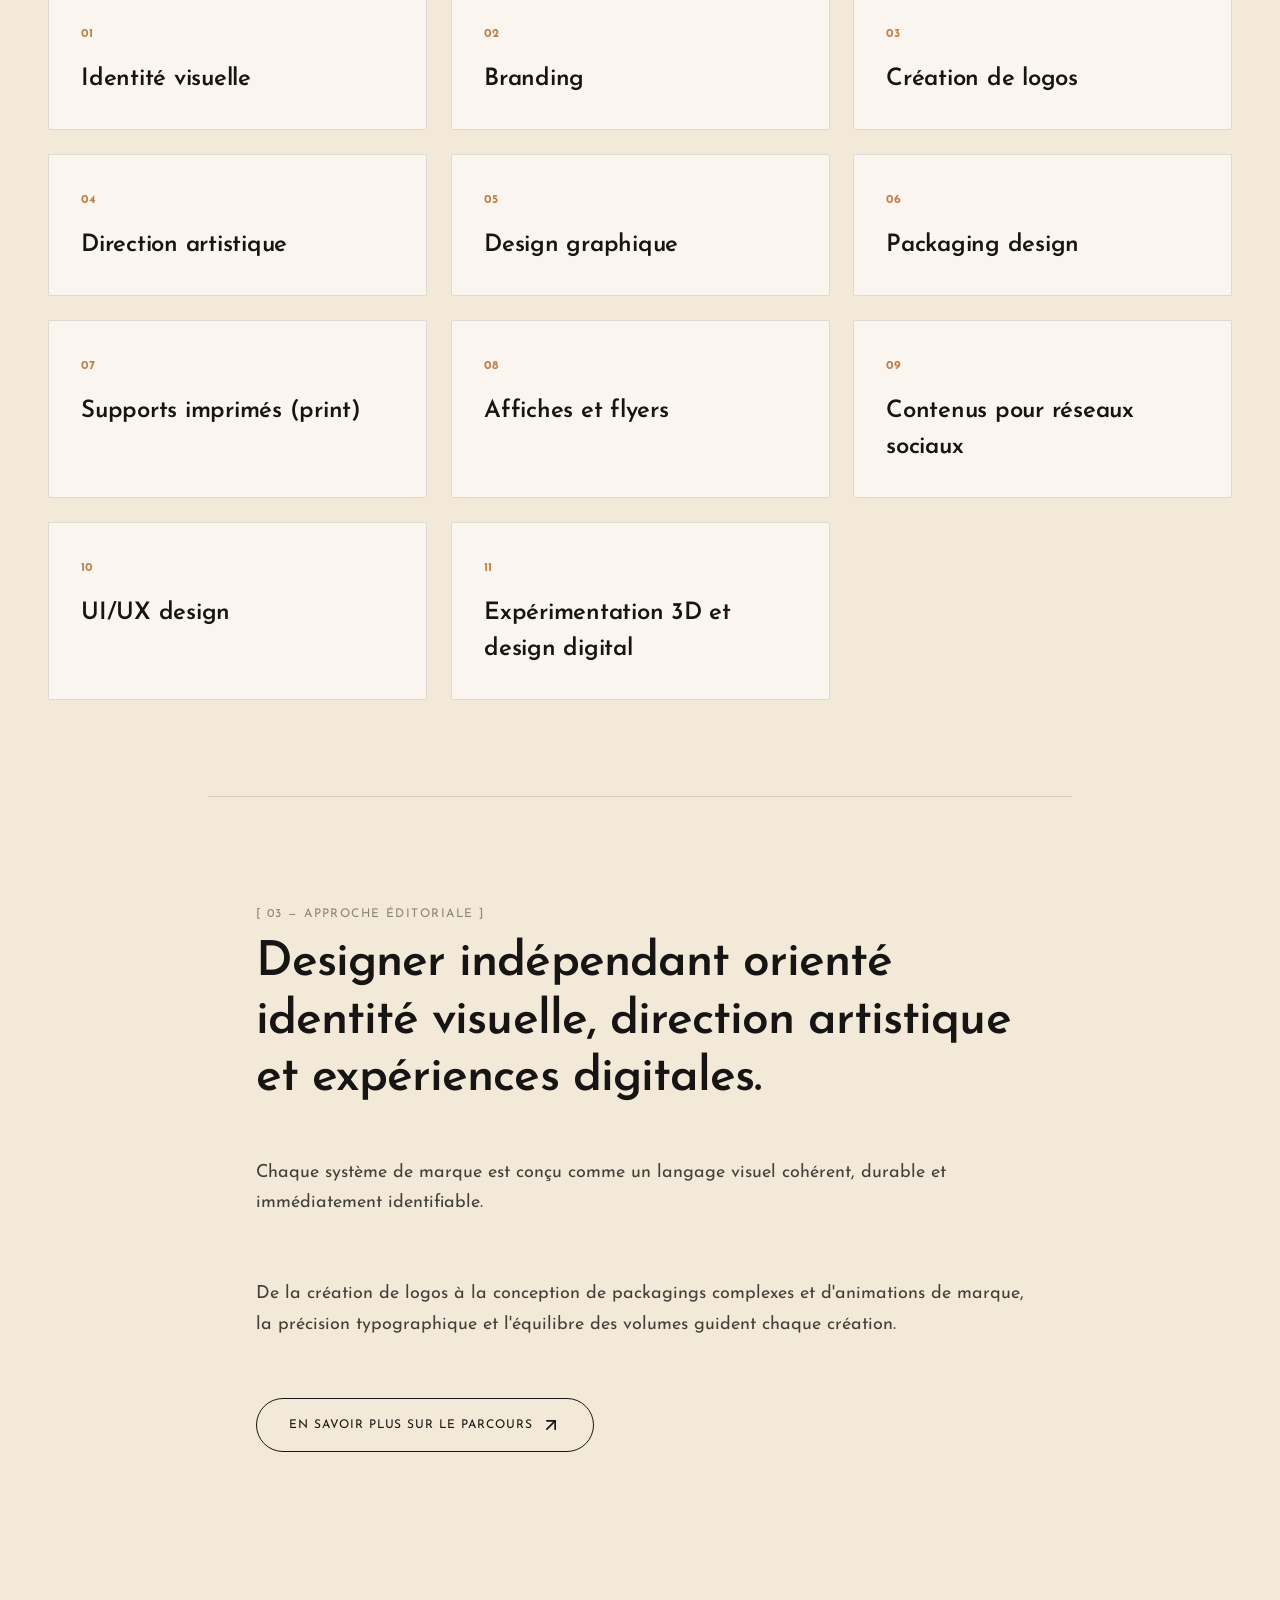
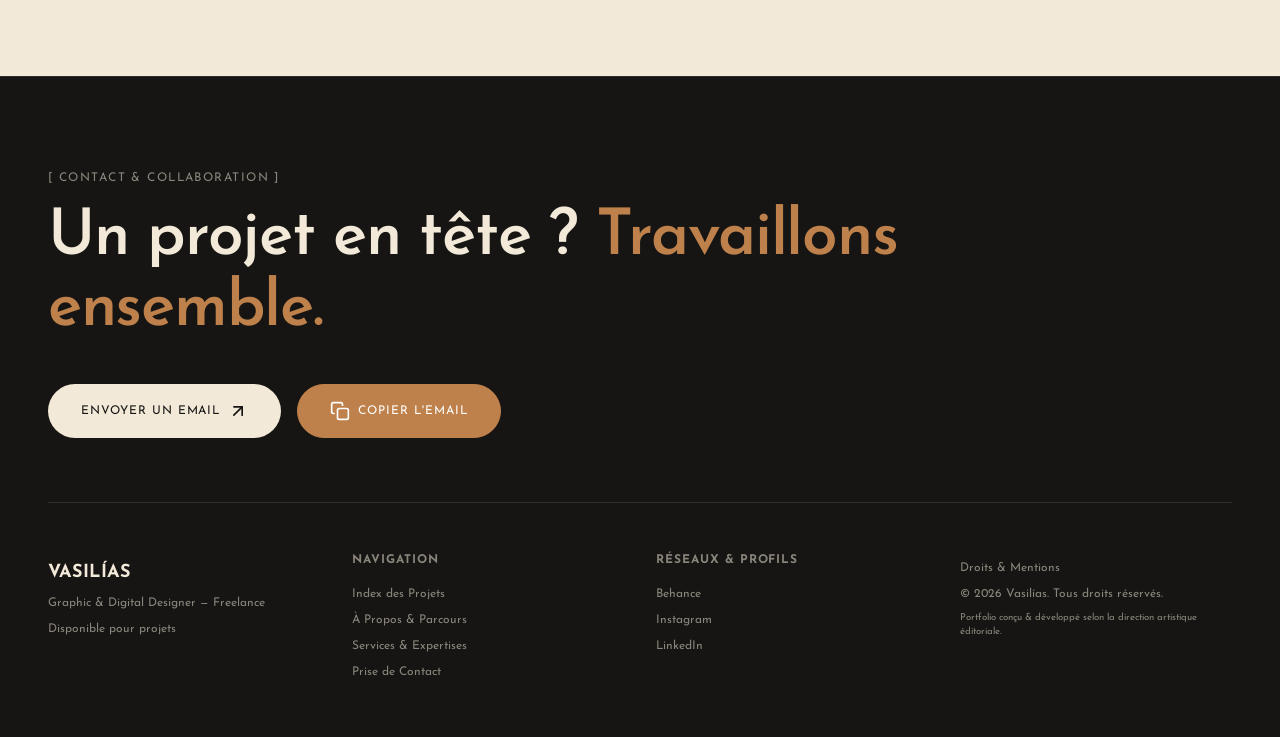
==== commit 5b919f56: "Footer page Projets en noir + animations d'apparition plus lentes" ====
--- a/index.html
+++ b/index.html
@@ -9,7 +9,7 @@
   <link rel="preconnect" href="https://fonts.googleapis.com">
   <link rel="preconnect" href="https://fonts.gstatic.com" crossorigin>
   <link href="https://fonts.googleapis.com/css2?family=Josefin+Sans:wght@400;500;600;700&display=swap" rel="stylesheet">
-  <link rel="stylesheet" href="css/style.css?v=23">
+  <link rel="stylesheet" href="css/style.css?v=24">
 </head>
 <body>
 
--- a/css/style.css
+++ b/css/style.css
@@ -458,7 +458,7 @@
 .intro-action { margin-top: 2.5rem; }
 
 /* ---------- Reveal animation ---------- */
-.reveal { opacity: 0; transform: translateY(28px); transition: opacity 0.6s cubic-bezier(0.22,1,0.36,1), transform 0.6s cubic-bezier(0.22,1,0.36,1); will-change: opacity, transform; }
+.reveal { opacity: 0; transform: translateY(28px); transition: opacity 1.1s cubic-bezier(0.22,1,0.36,1), transform 1.1s cubic-bezier(0.22,1,0.36,1); will-change: opacity, transform; }
 .reveal-up { transform: translateY(28px); }
 .reveal-down { transform: translateY(-28px); }
 .reveal-left { transform: translateX(-40px); }
@@ -468,7 +468,7 @@
 .reveal-fade { transform: none; }
 .reveal.in-view { opacity: 1; transform: none; }
 .reveal-line { overflow: hidden; }
-.reveal-line > * { display: block; transform: translateY(110%); transition: transform 0.8s cubic-bezier(0.22,1,0.36,1); }
+.reveal-line > * { display: block; transform: translateY(110%); transition: transform 1.3s cubic-bezier(0.22,1,0.36,1); }
 .reveal-line.in-view > * { transform: none; }
 
 /* ---------- Footer ---------- */
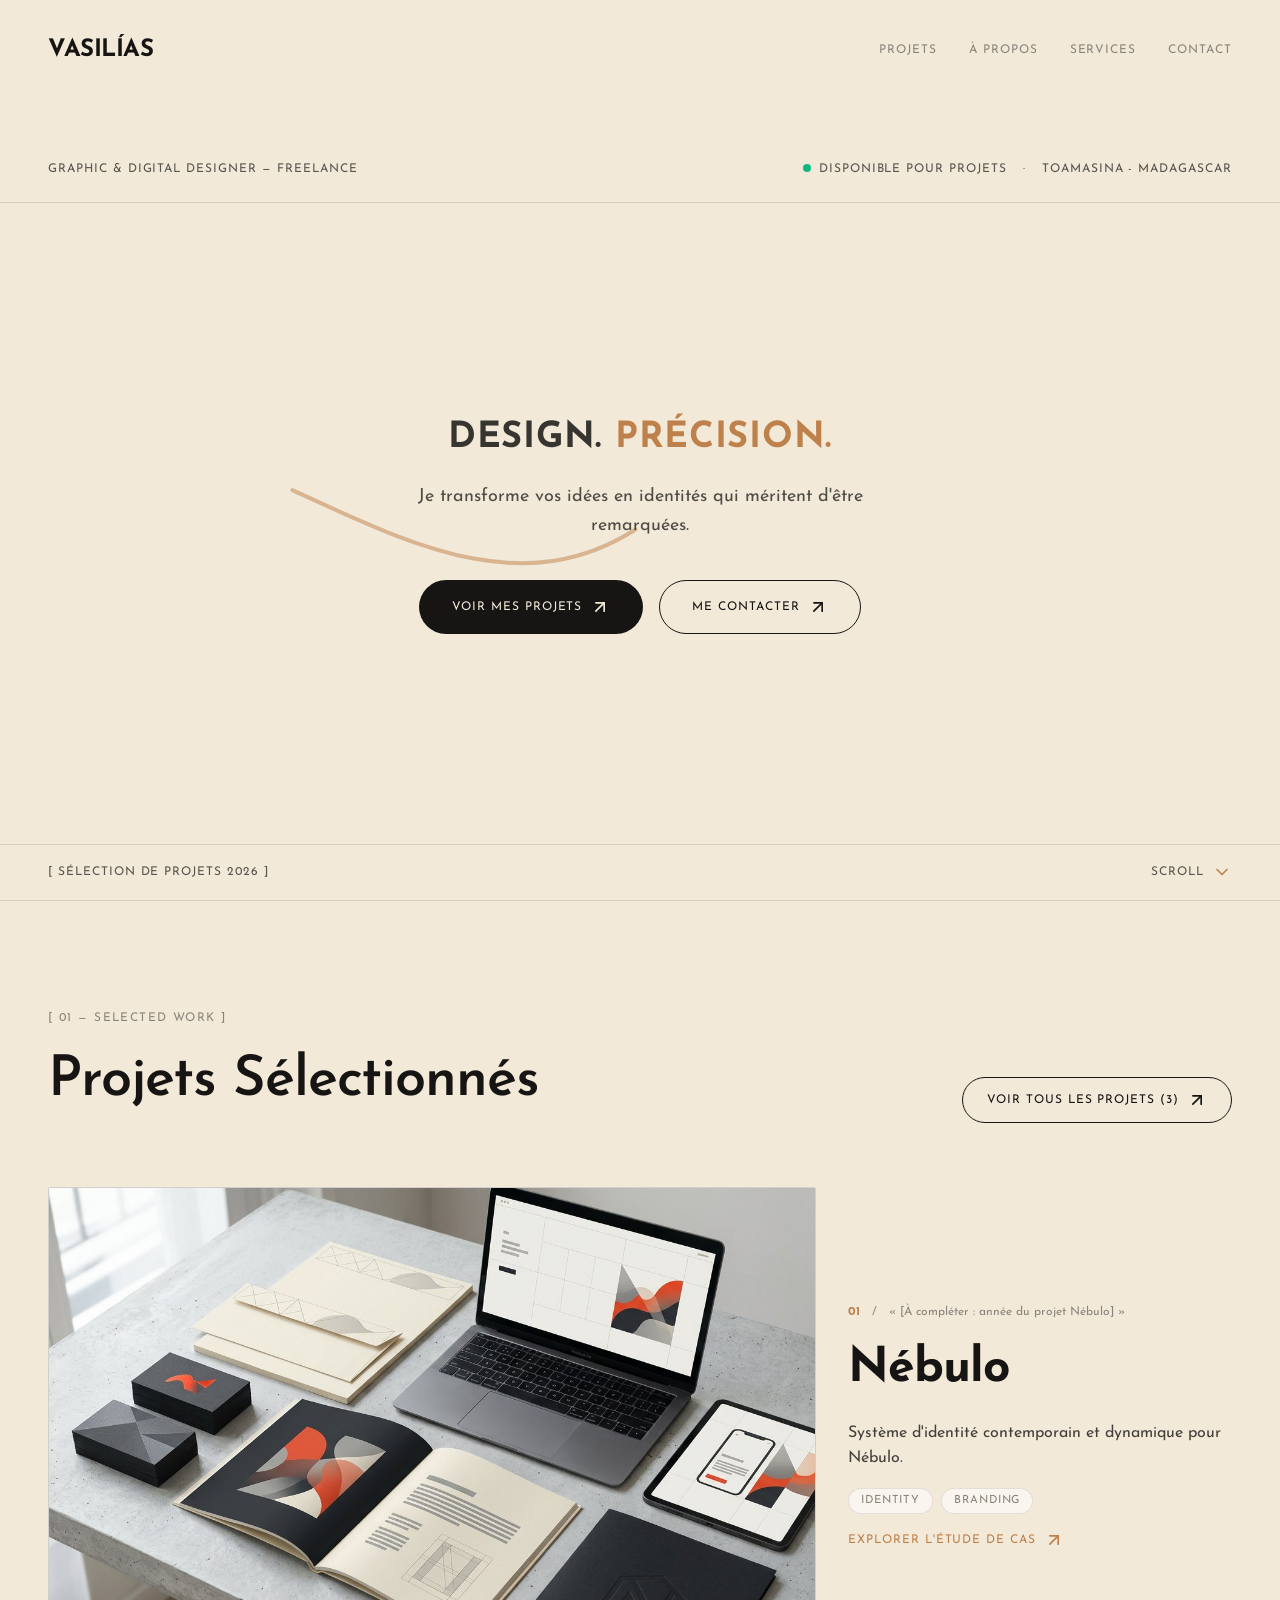
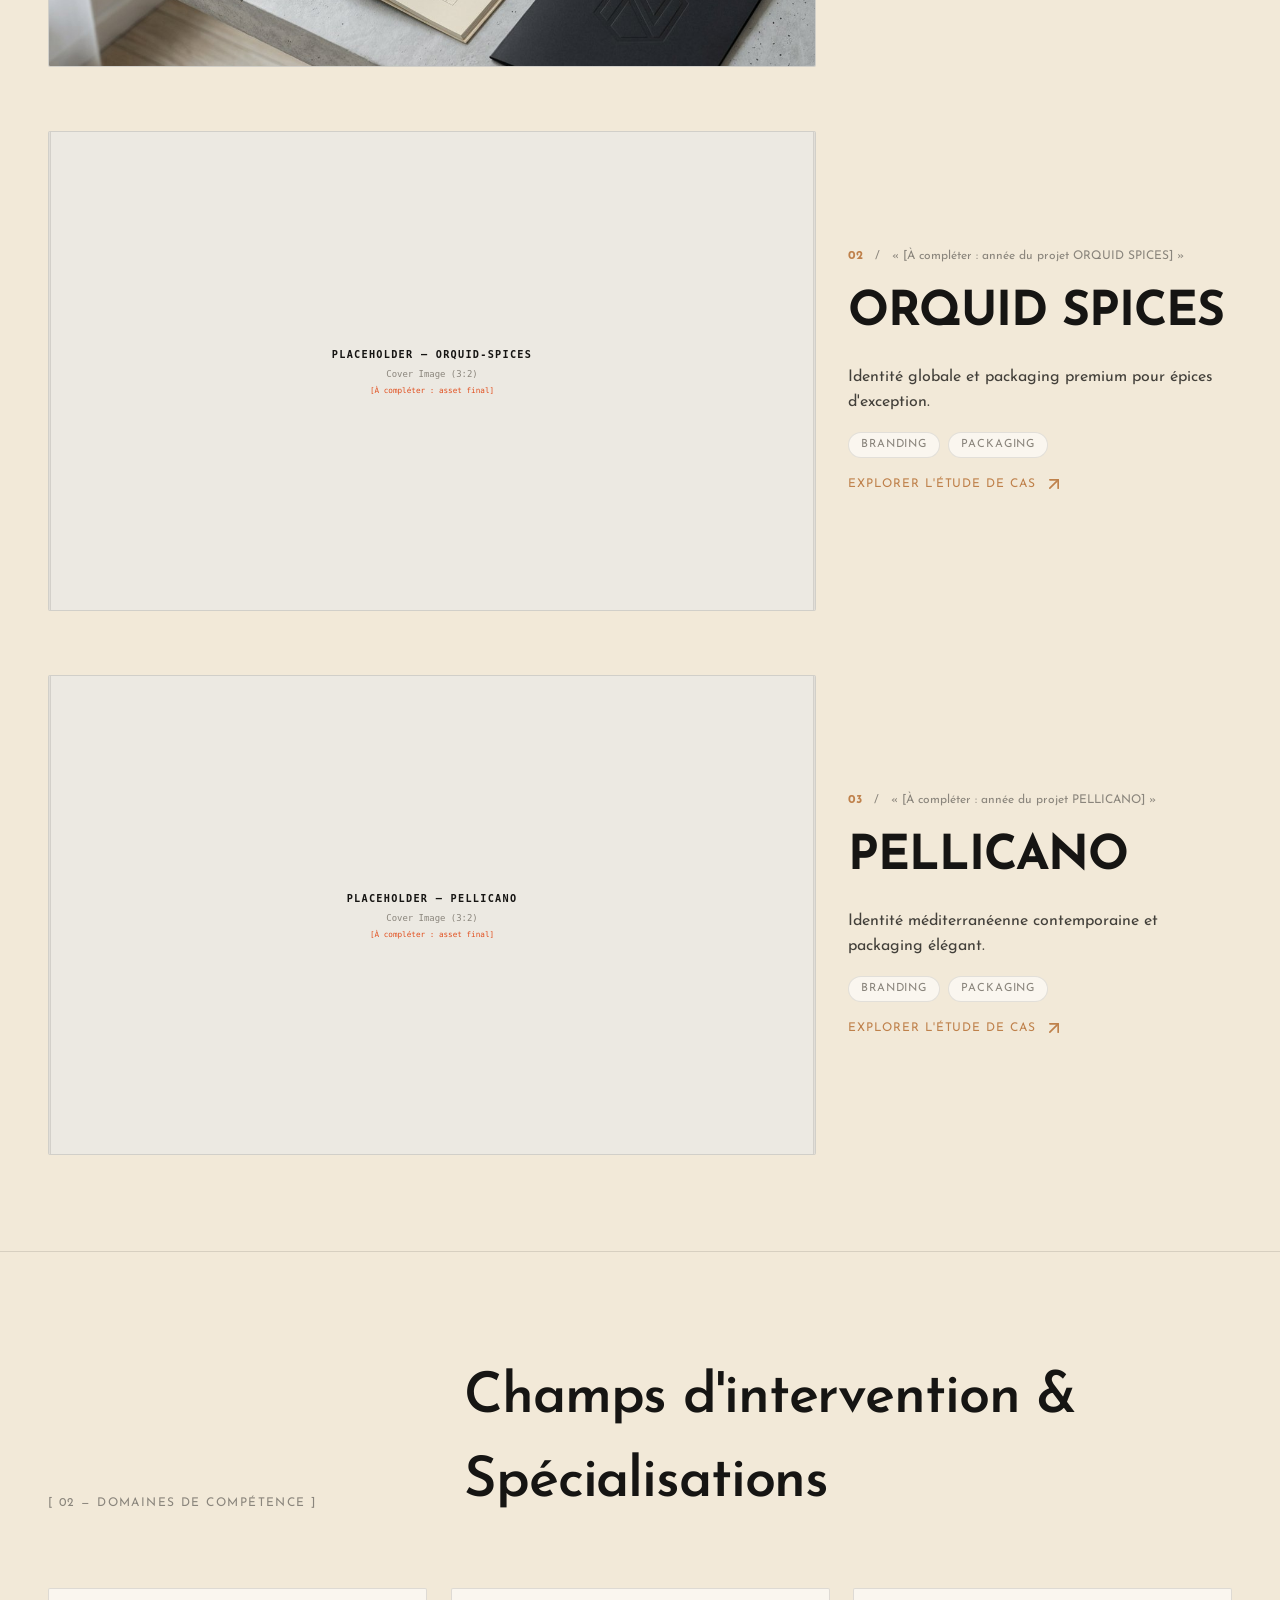
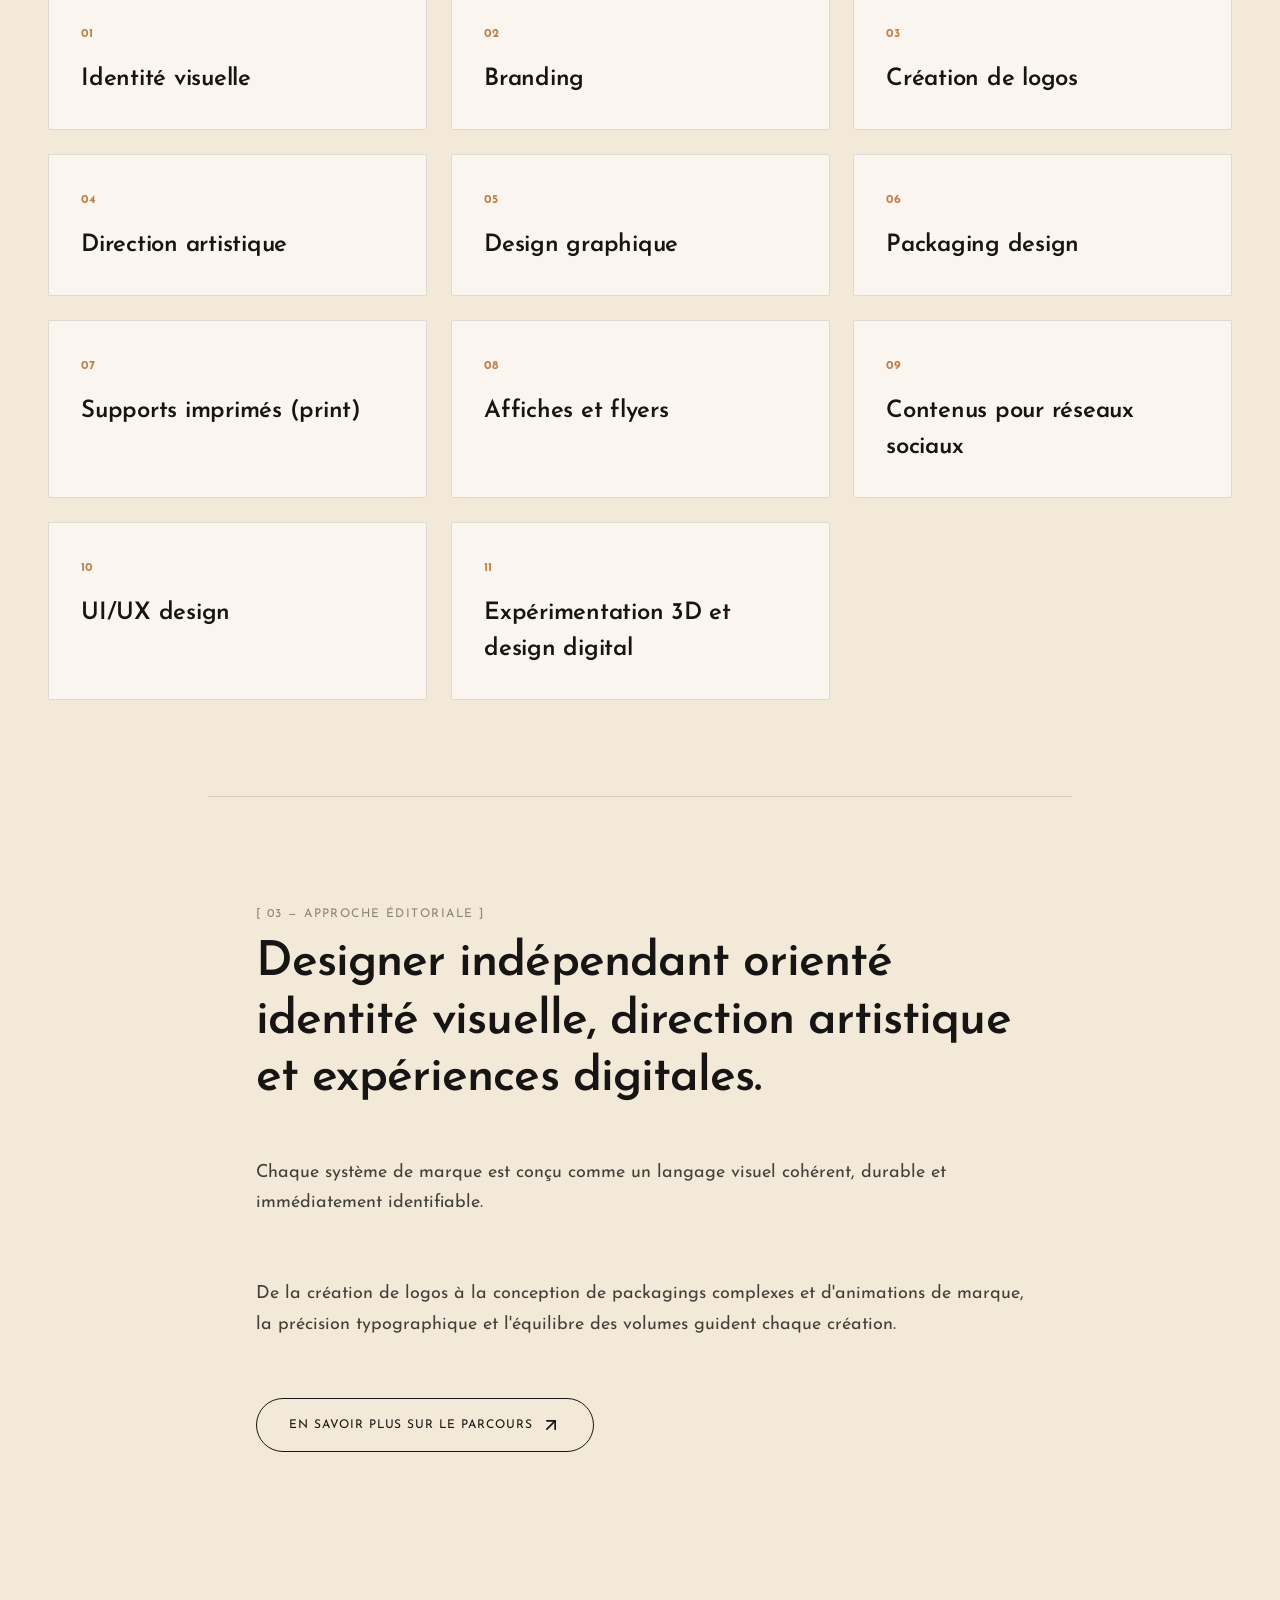
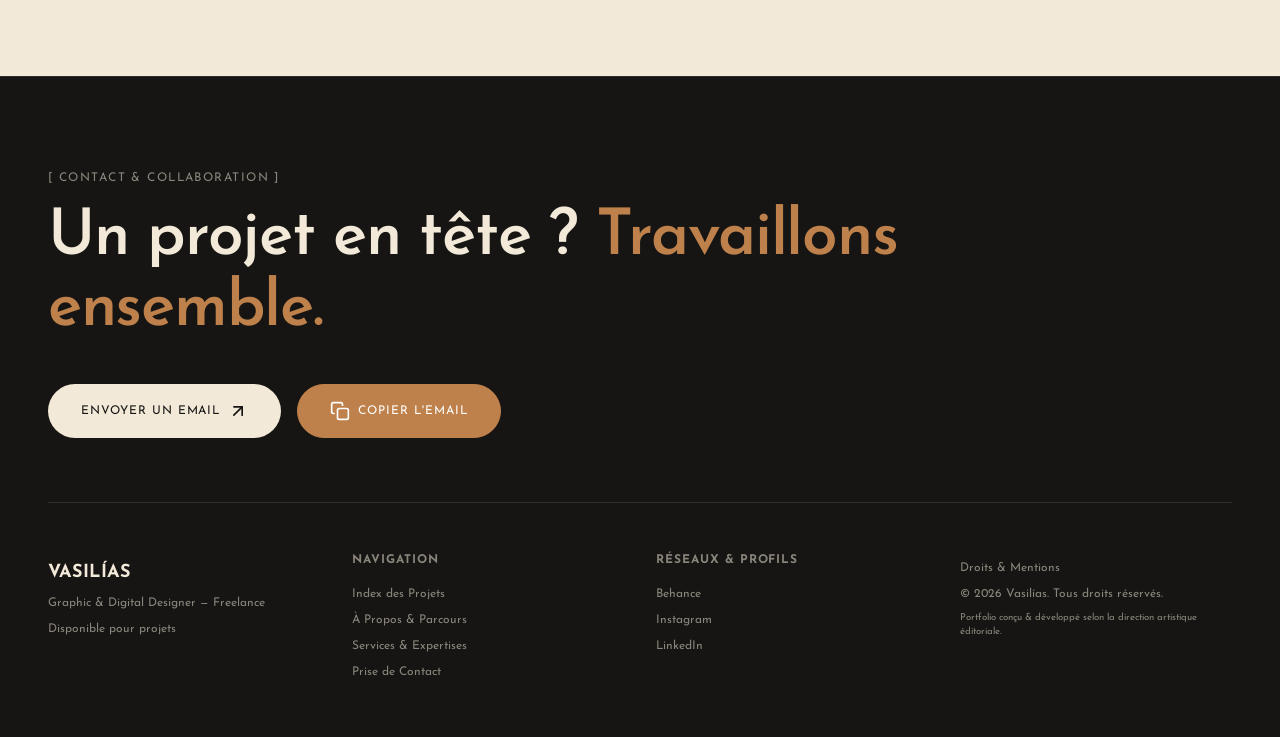
==== commit 65e56648: "Slogan animé majuscules gras, bloc texte, filtre Social/Print" ====
--- a/index.html
+++ b/index.html
@@ -9,7 +9,7 @@
   <link rel="preconnect" href="https://fonts.googleapis.com">
   <link rel="preconnect" href="https://fonts.gstatic.com" crossorigin>
   <link href="https://fonts.googleapis.com/css2?family=Josefin+Sans:wght@400;500;600;700&display=swap" rel="stylesheet">
-  <link rel="stylesheet" href="css/style.css?v=24">
+  <link rel="stylesheet" href="css/style.css?v=30">
 </head>
 <body>
 
@@ -153,7 +153,8 @@
 
       <div class="hero-main hero-centered">
         <div>
-          <p class="hero-sub reveal reveal-up">Je conçois des identités visuelles et des expériences digitales qui donnent aux marques une voix claire, distinctive et durable.</p>
+          <p class="hero-sub reveal reveal-up">Design. <span id="cycleWord">Précision.</span></p>
+          <p class="hero-sub-note reveal reveal-up">Je transforme vos idées en identités qui méritent d'être remarquées.</p>
           <div class="hero-cta reveal reveal-left">
             <a href="work.html" class="btn btn-dark">Voir mes projets <svg class="ico" viewBox="0 0 24 24" fill="none" stroke="currentColor" stroke-width="2" stroke-linecap="round" stroke-linejoin="round"><line x1="7" y1="17" x2="17" y2="7"/><polyline points="7 7 17 7 17 17"/></svg></a>
             <a href="contact.html" class="btn btn-outline">Me contacter <svg class="ico" viewBox="0 0 24 24" fill="none" stroke="currentColor" stroke-width="2" stroke-linecap="round" stroke-linejoin="round"><line x1="7" y1="17" x2="17" y2="7"/><polyline points="7 7 17 7 17 17"/></svg></a>
--- a/css/style.css
+++ b/css/style.css
@@ -340,8 +340,11 @@
   margin: 0;
 }
 @media (min-width: 1024px) { .hero-title { font-size: clamp(3rem, 8vw, 7rem); } }
-.hero-sub { font-size: 1.25rem; line-height: 1.6; color: rgba(22,21,19,0.85); max-width: 40rem; margin: 0 auto; }
-@media (min-width: 640px) { .hero-sub { font-size: 1.5rem; } }
+.hero-sub { font-size: 1.75rem; line-height: 1.4; color: rgba(22,21,19,0.85); max-width: 34rem; margin: 0 auto; text-transform: uppercase; letter-spacing: 0.02em; font-weight: 700; }
+@media (min-width: 640px) { .hero-sub { font-size: 2.25rem; } }
+#cycleWord { color: var(--accent); font-weight: 700; }
+.hero-sub-note { font-size: 1rem; line-height: 1.6; color: rgba(22,21,19,0.75); max-width: 28rem; margin: 1.25rem auto 0; font-weight: 400; text-transform: none; letter-spacing: 0; }
+@media (min-width: 640px) { .hero-sub-note { font-size: 1.125rem; } }
 
 /* Polaroid photo / contour animation */
 .polaroid-wrap { display: flex; justify-content: center; }
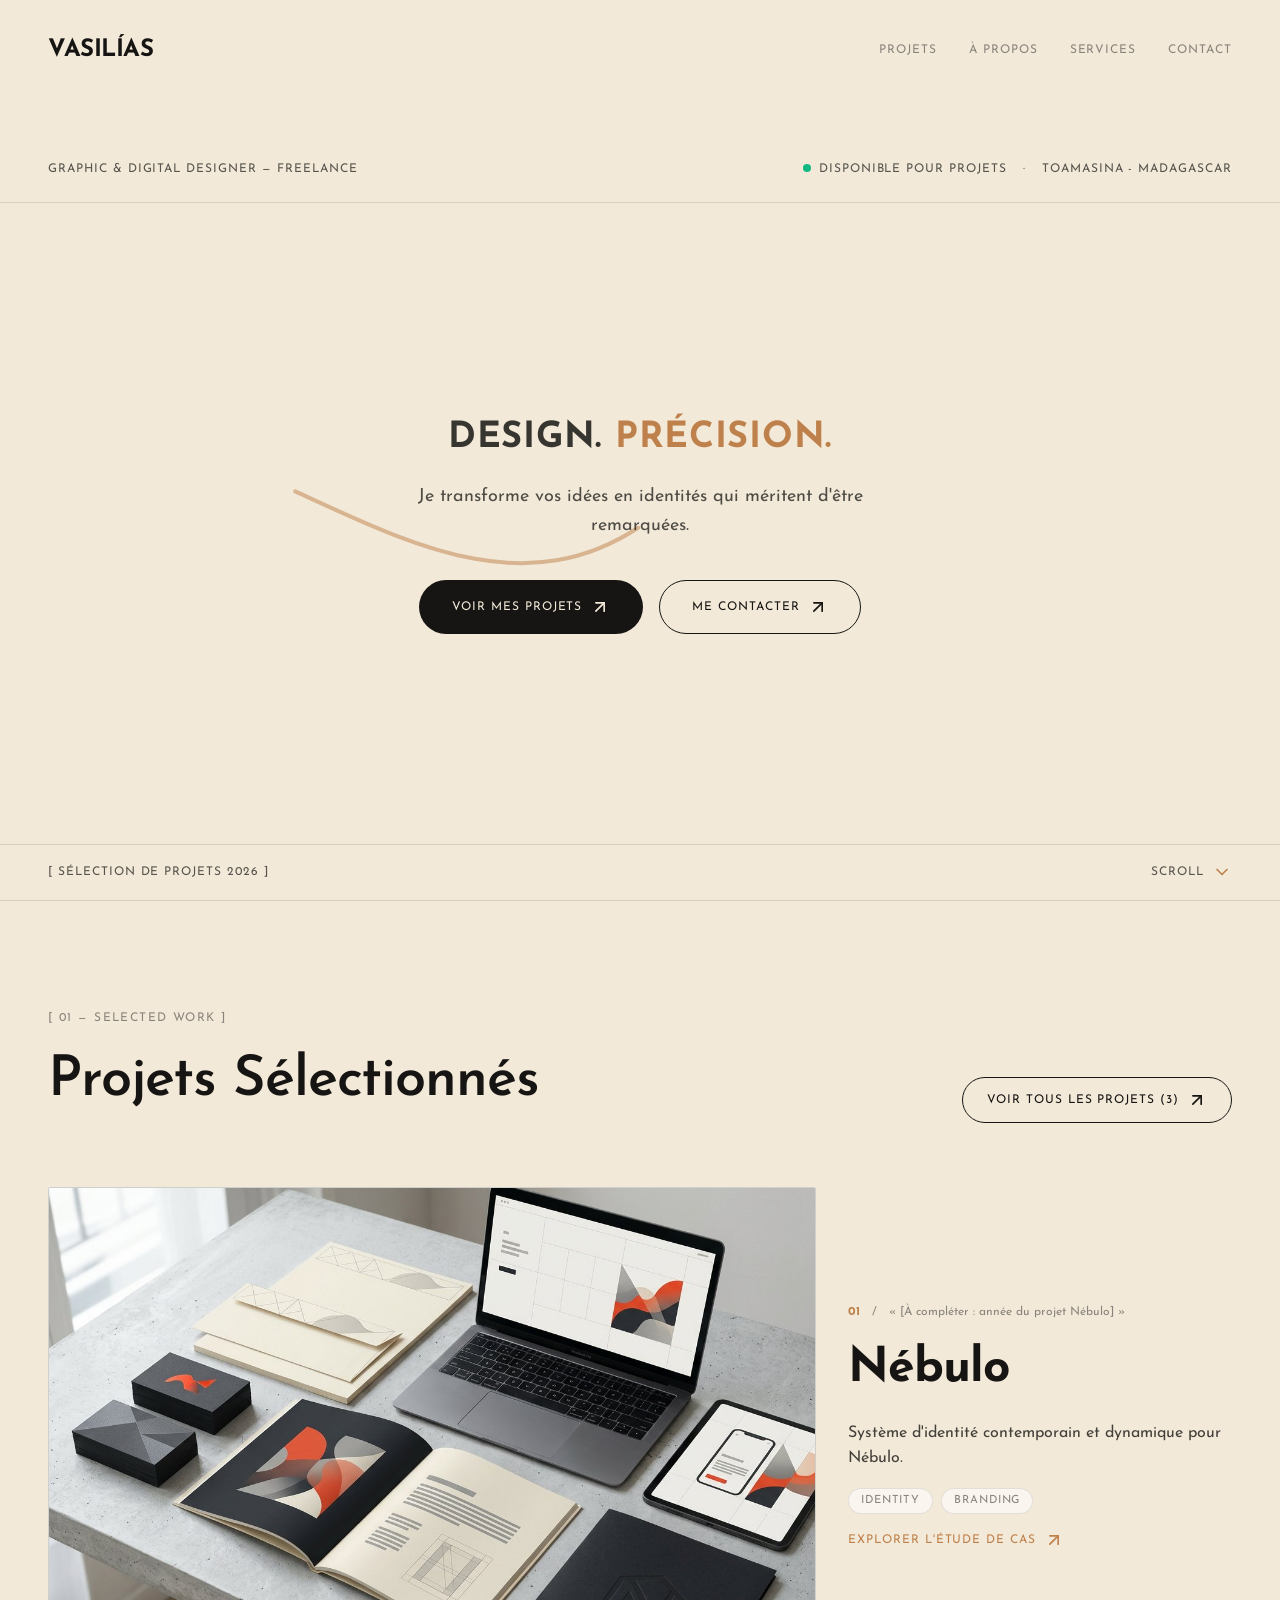
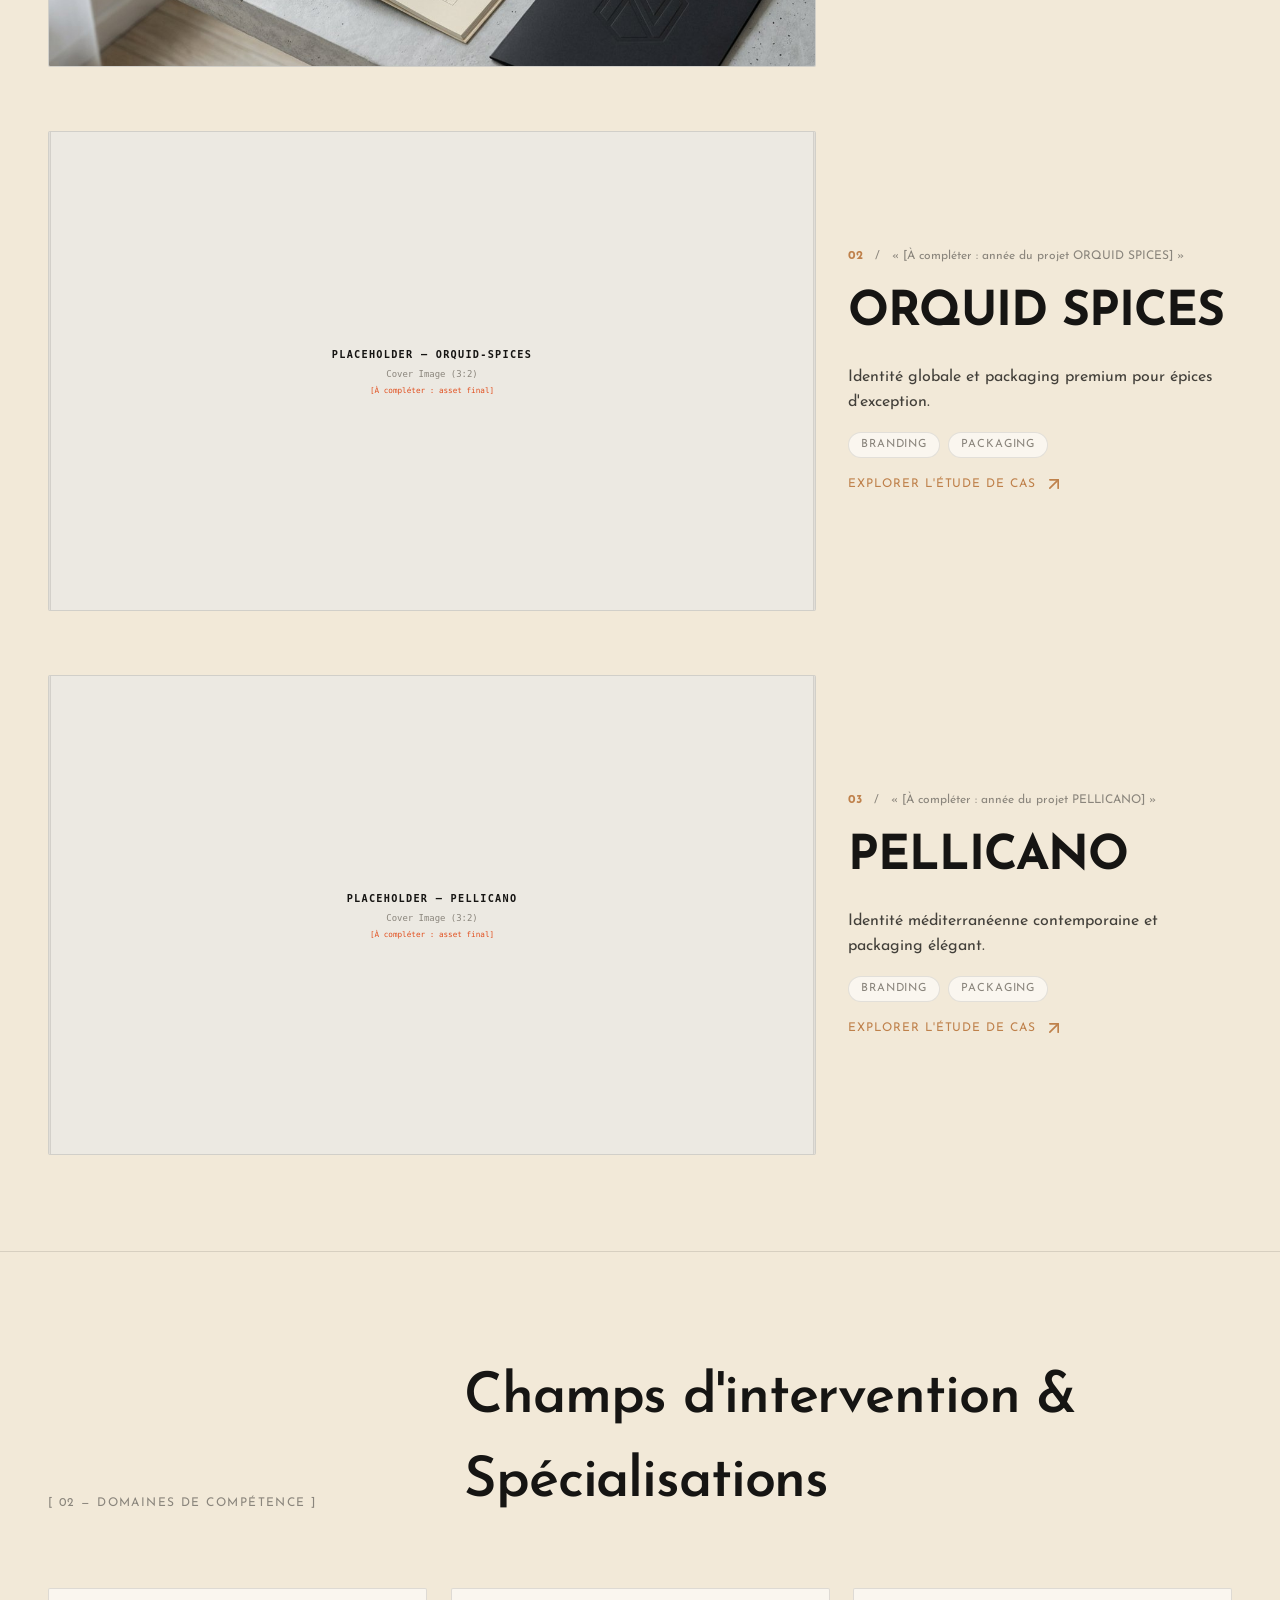
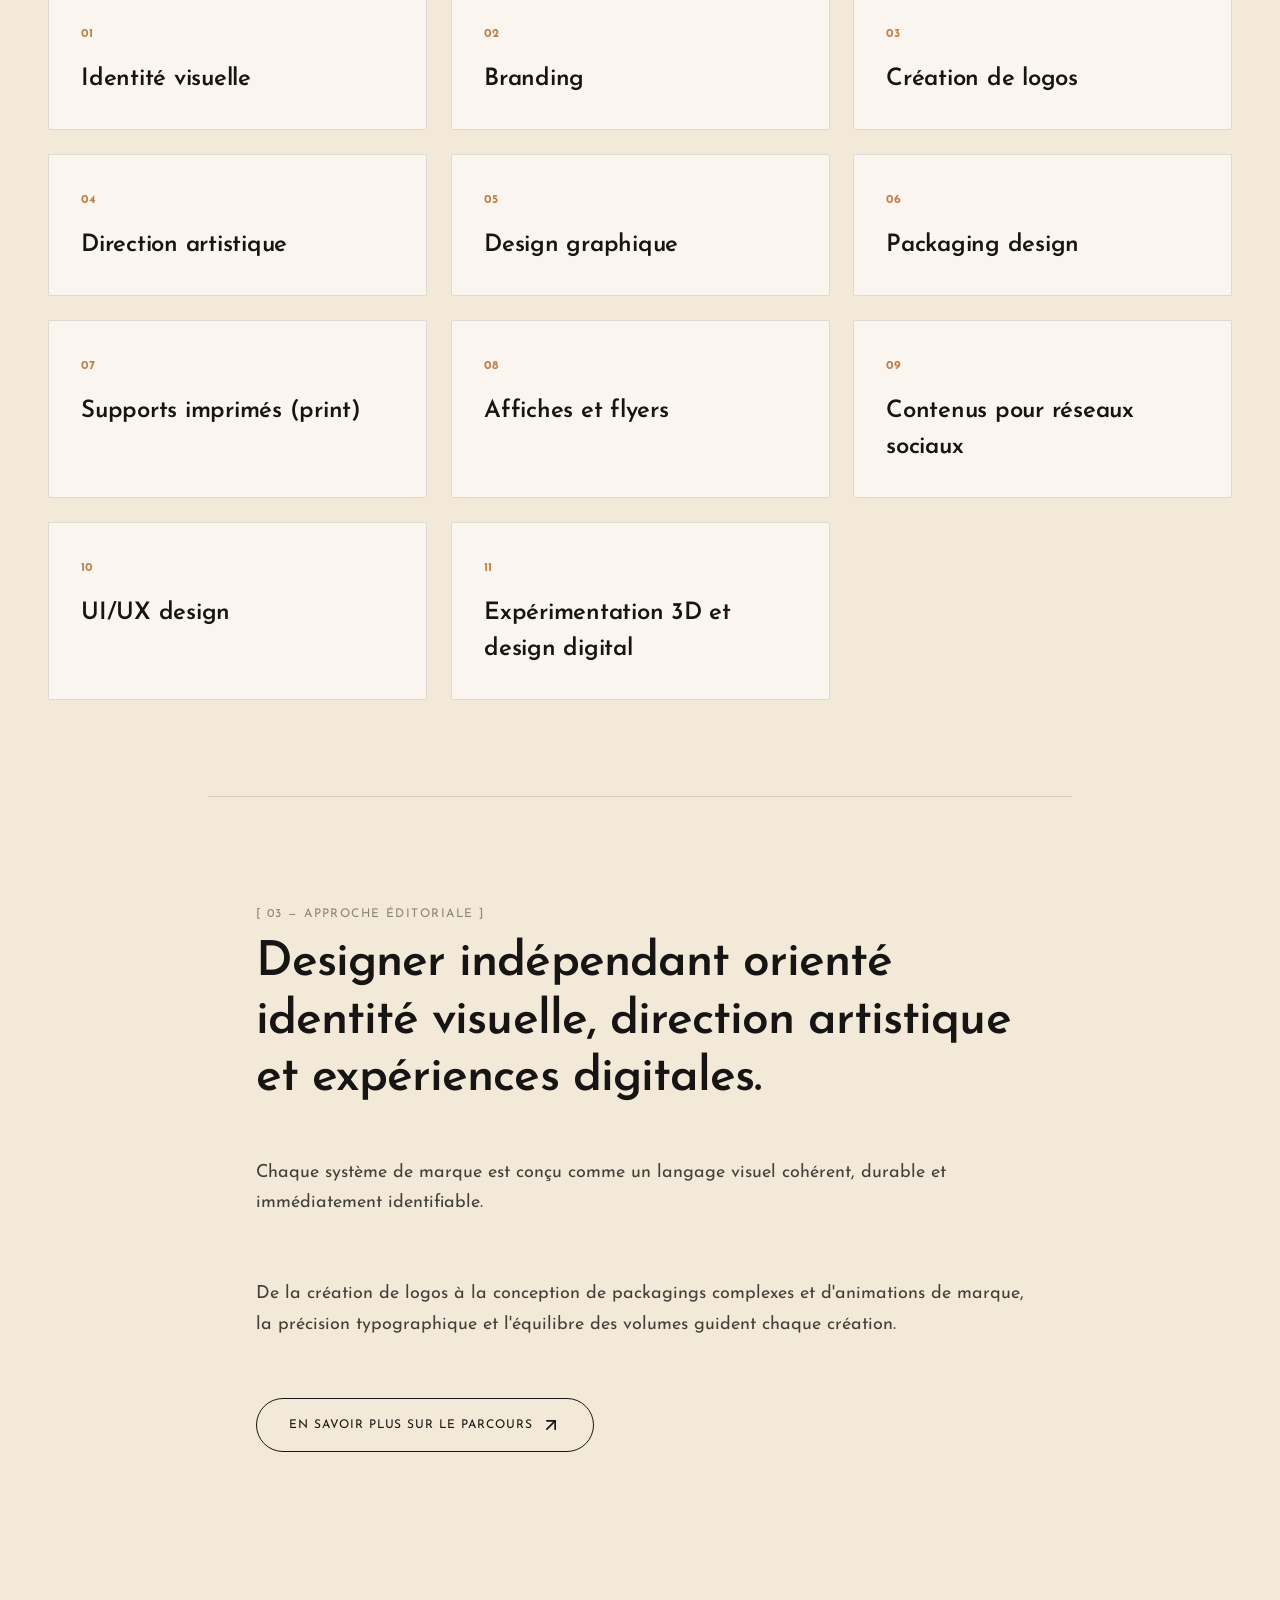
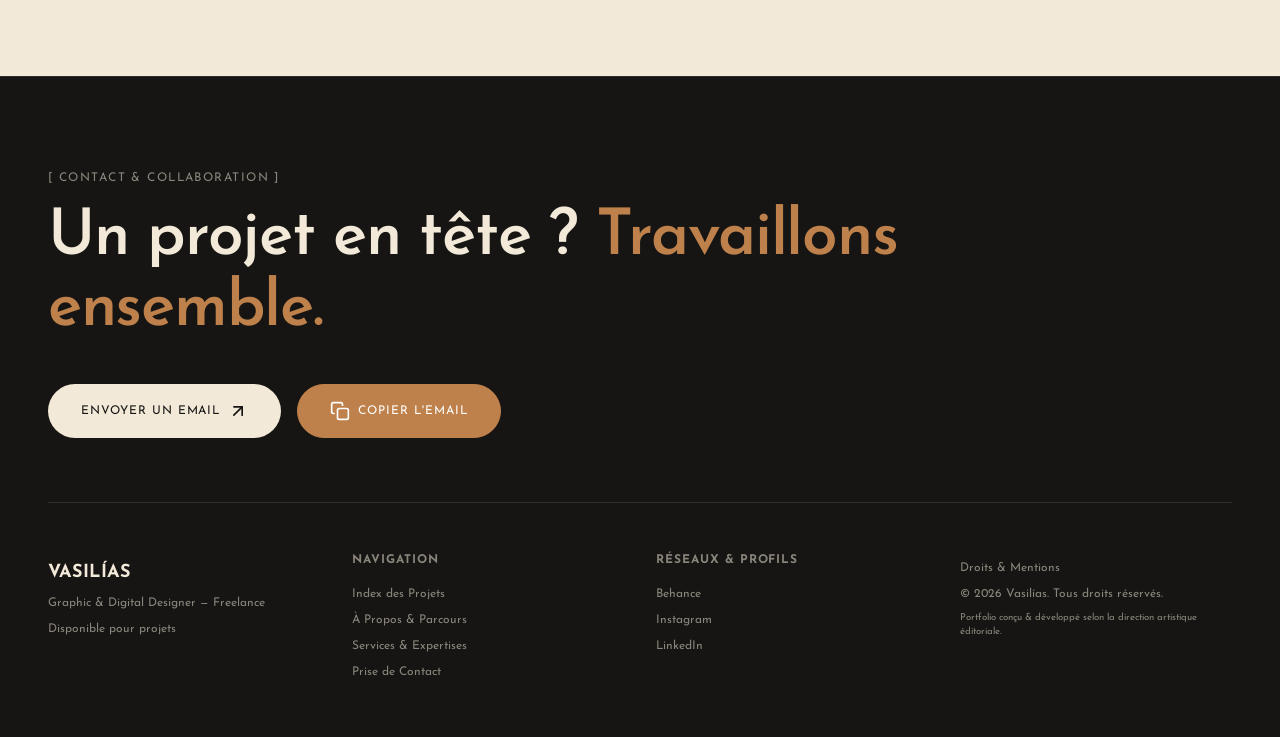
==== commit ec5fc024: "Fix animation slogan : cache-busting du JS (main.js?v=31)" ====
--- a/index.html
+++ b/index.html
@@ -304,6 +304,6 @@
   </footer>
 
   <script>document.getElementById('year').textContent = new Date().getFullYear();</script>
-  <script src="js/main.js"></script>
+  <script src="js/main.js?v=31"></script>
 </body>
 </html>
